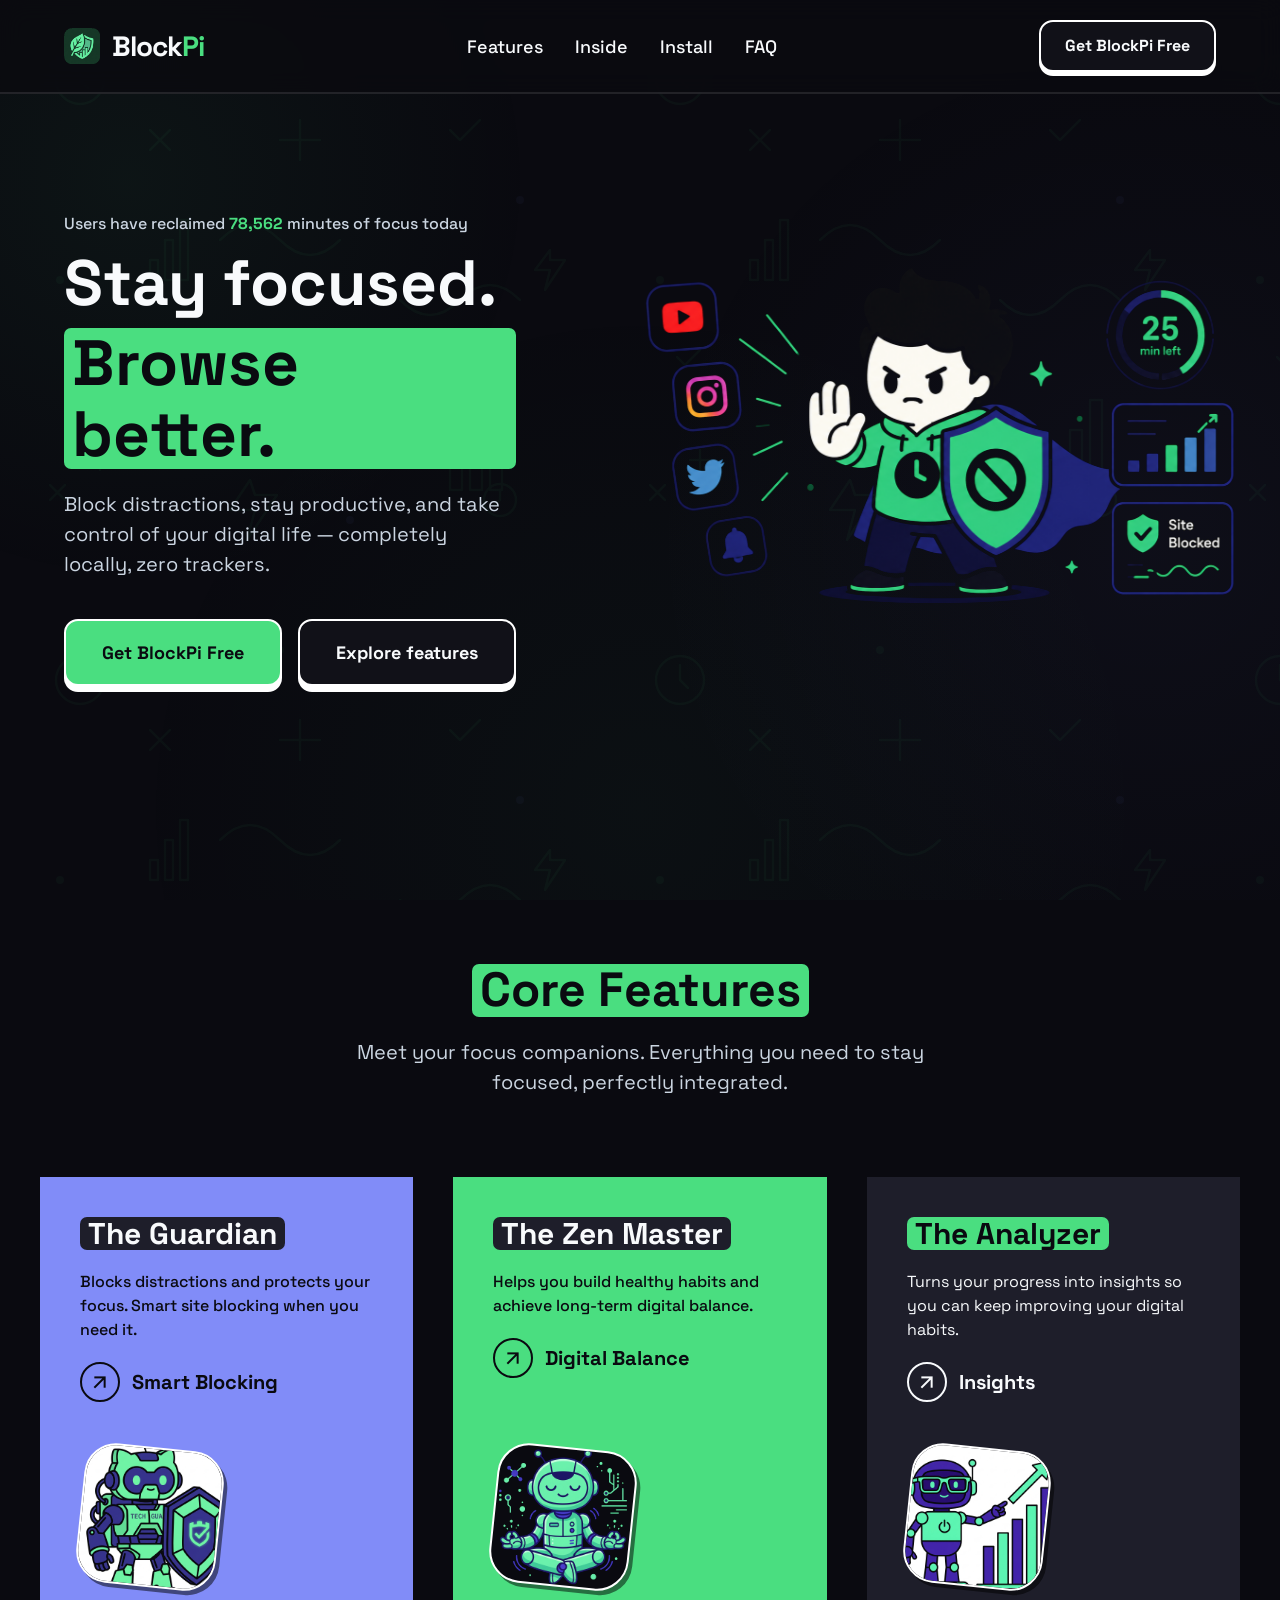
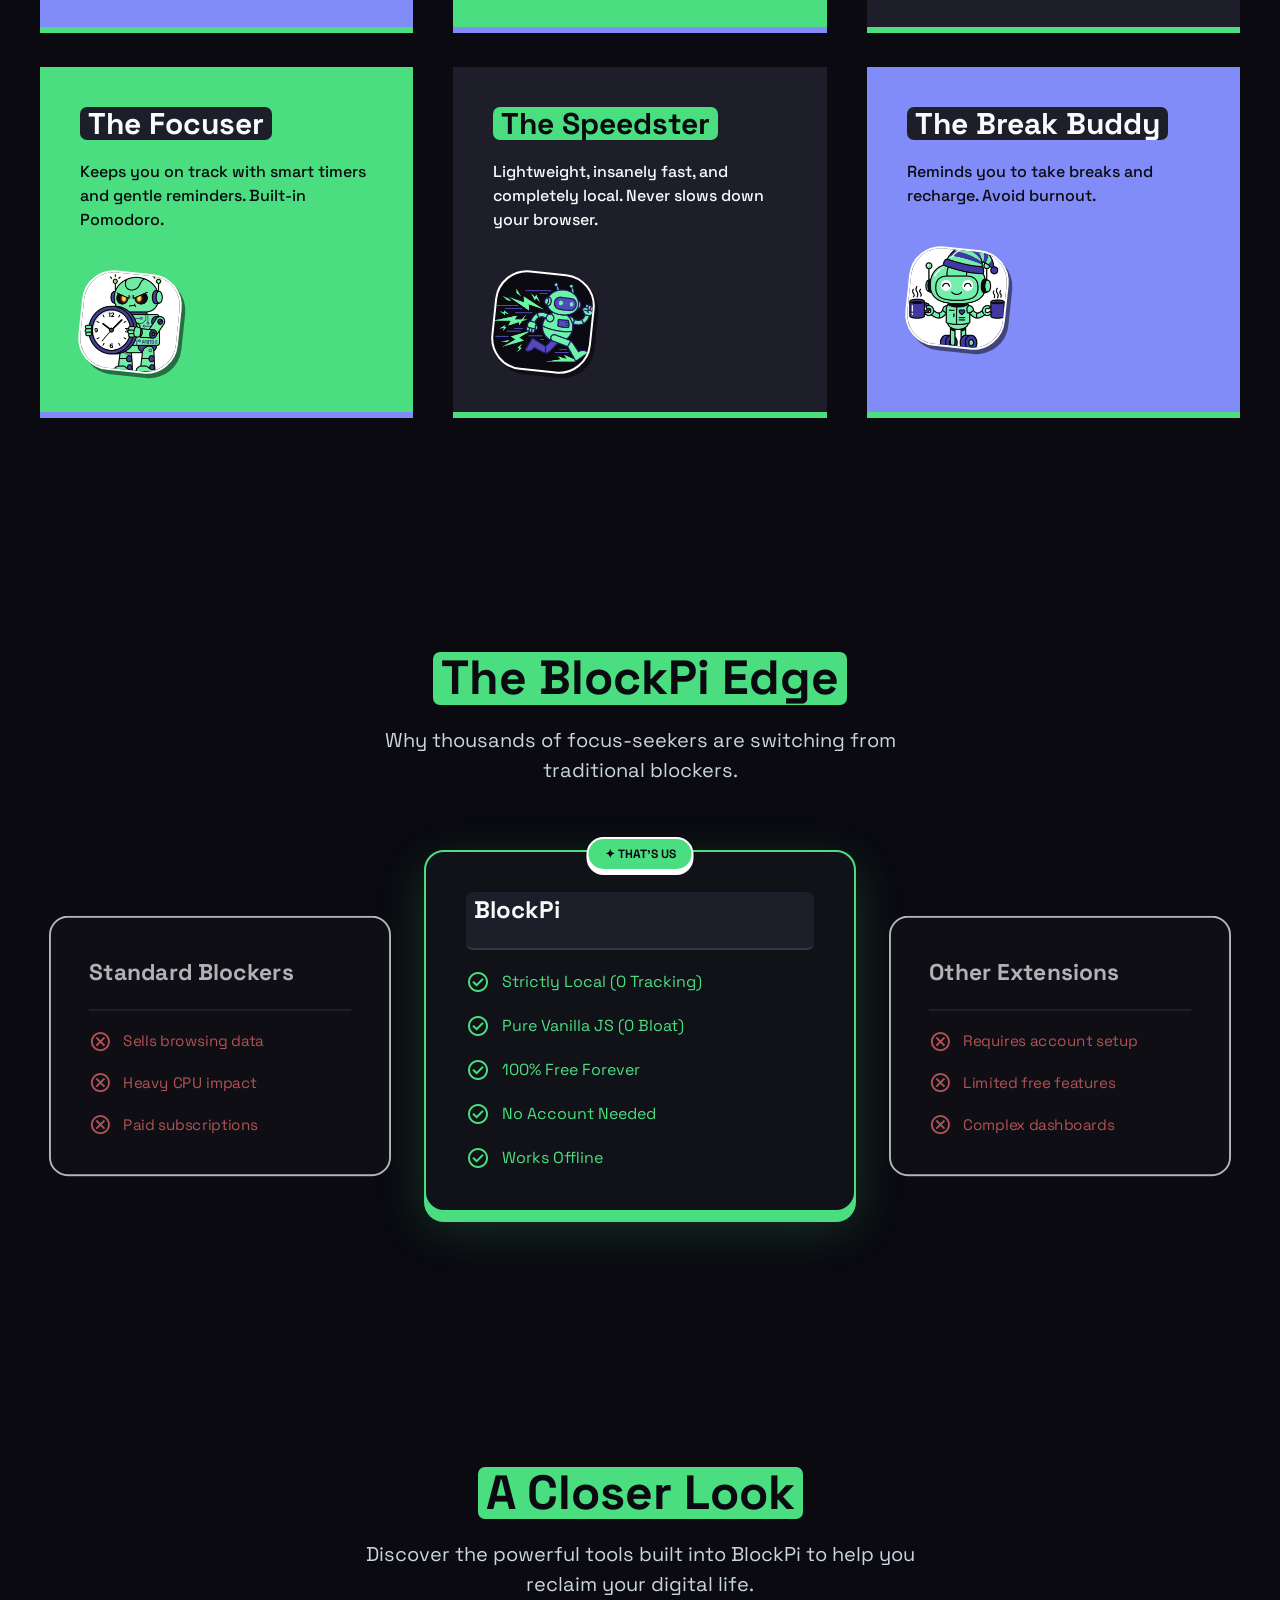
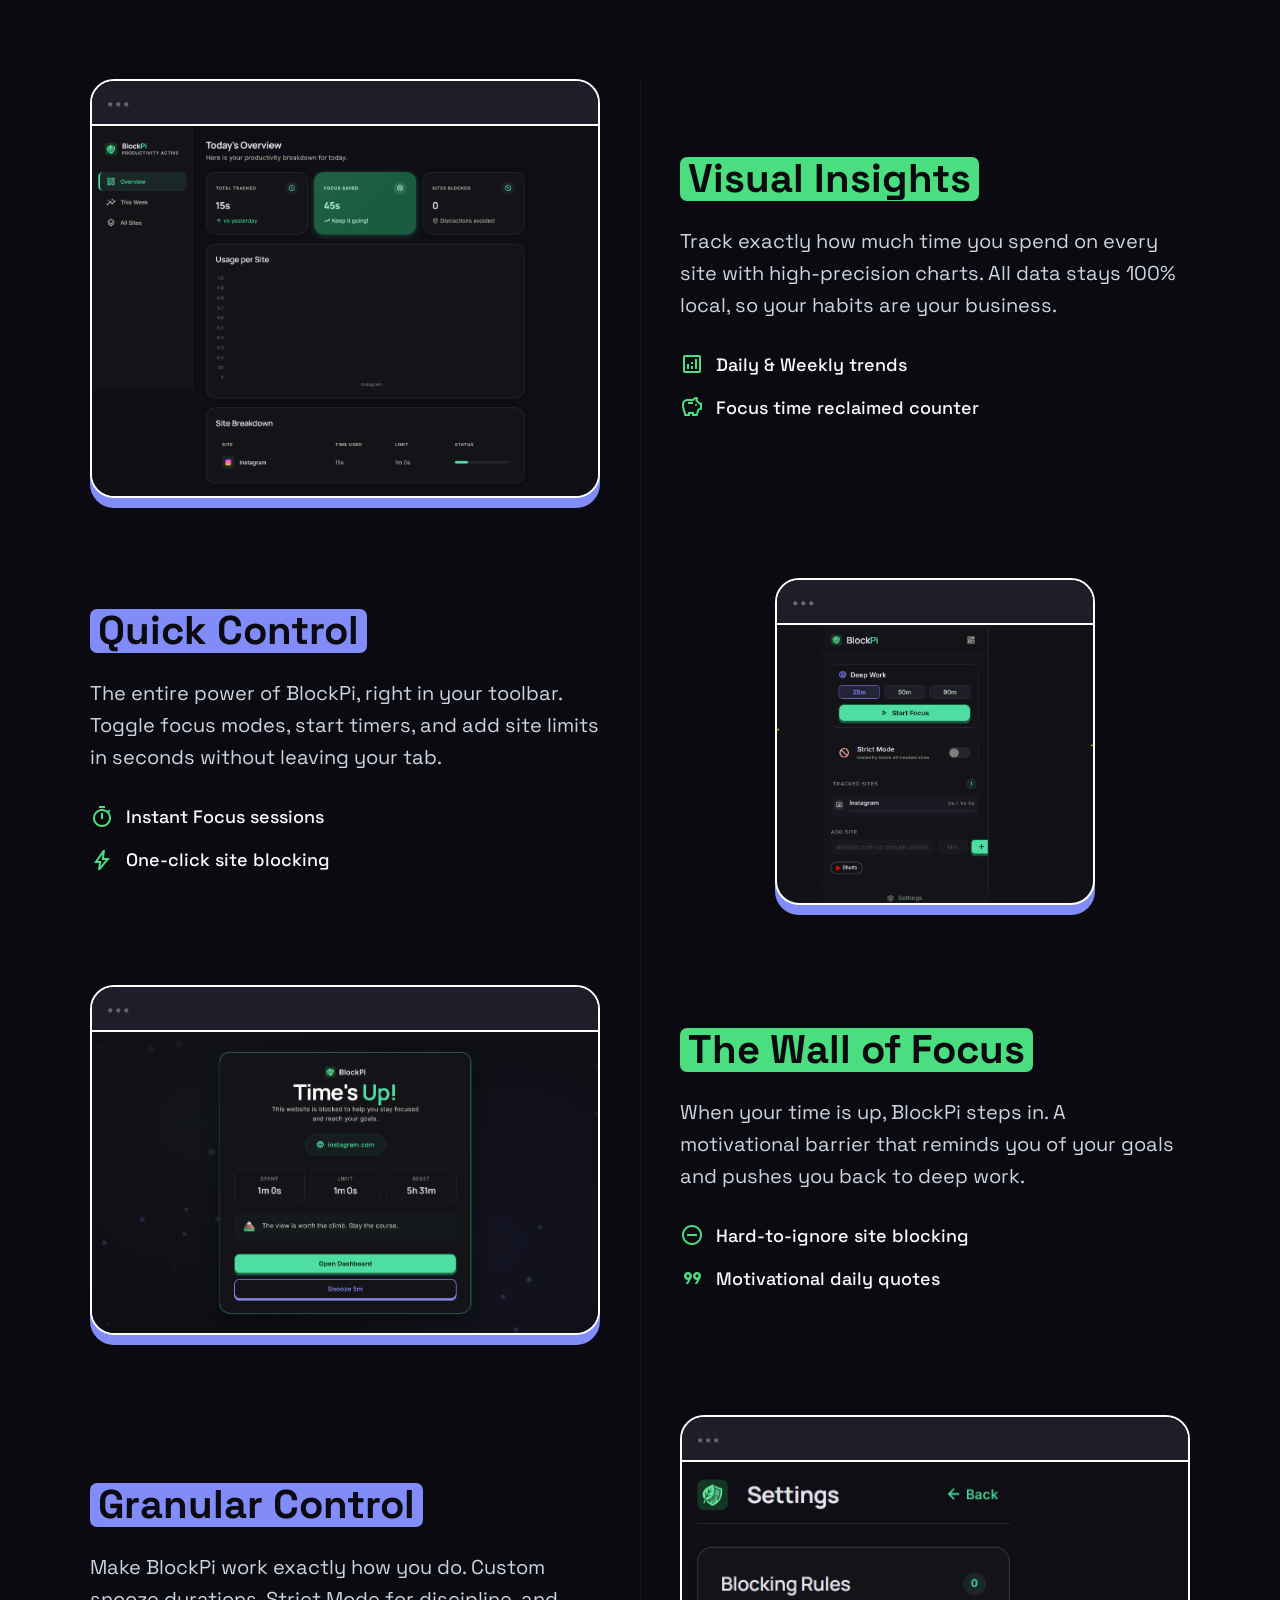
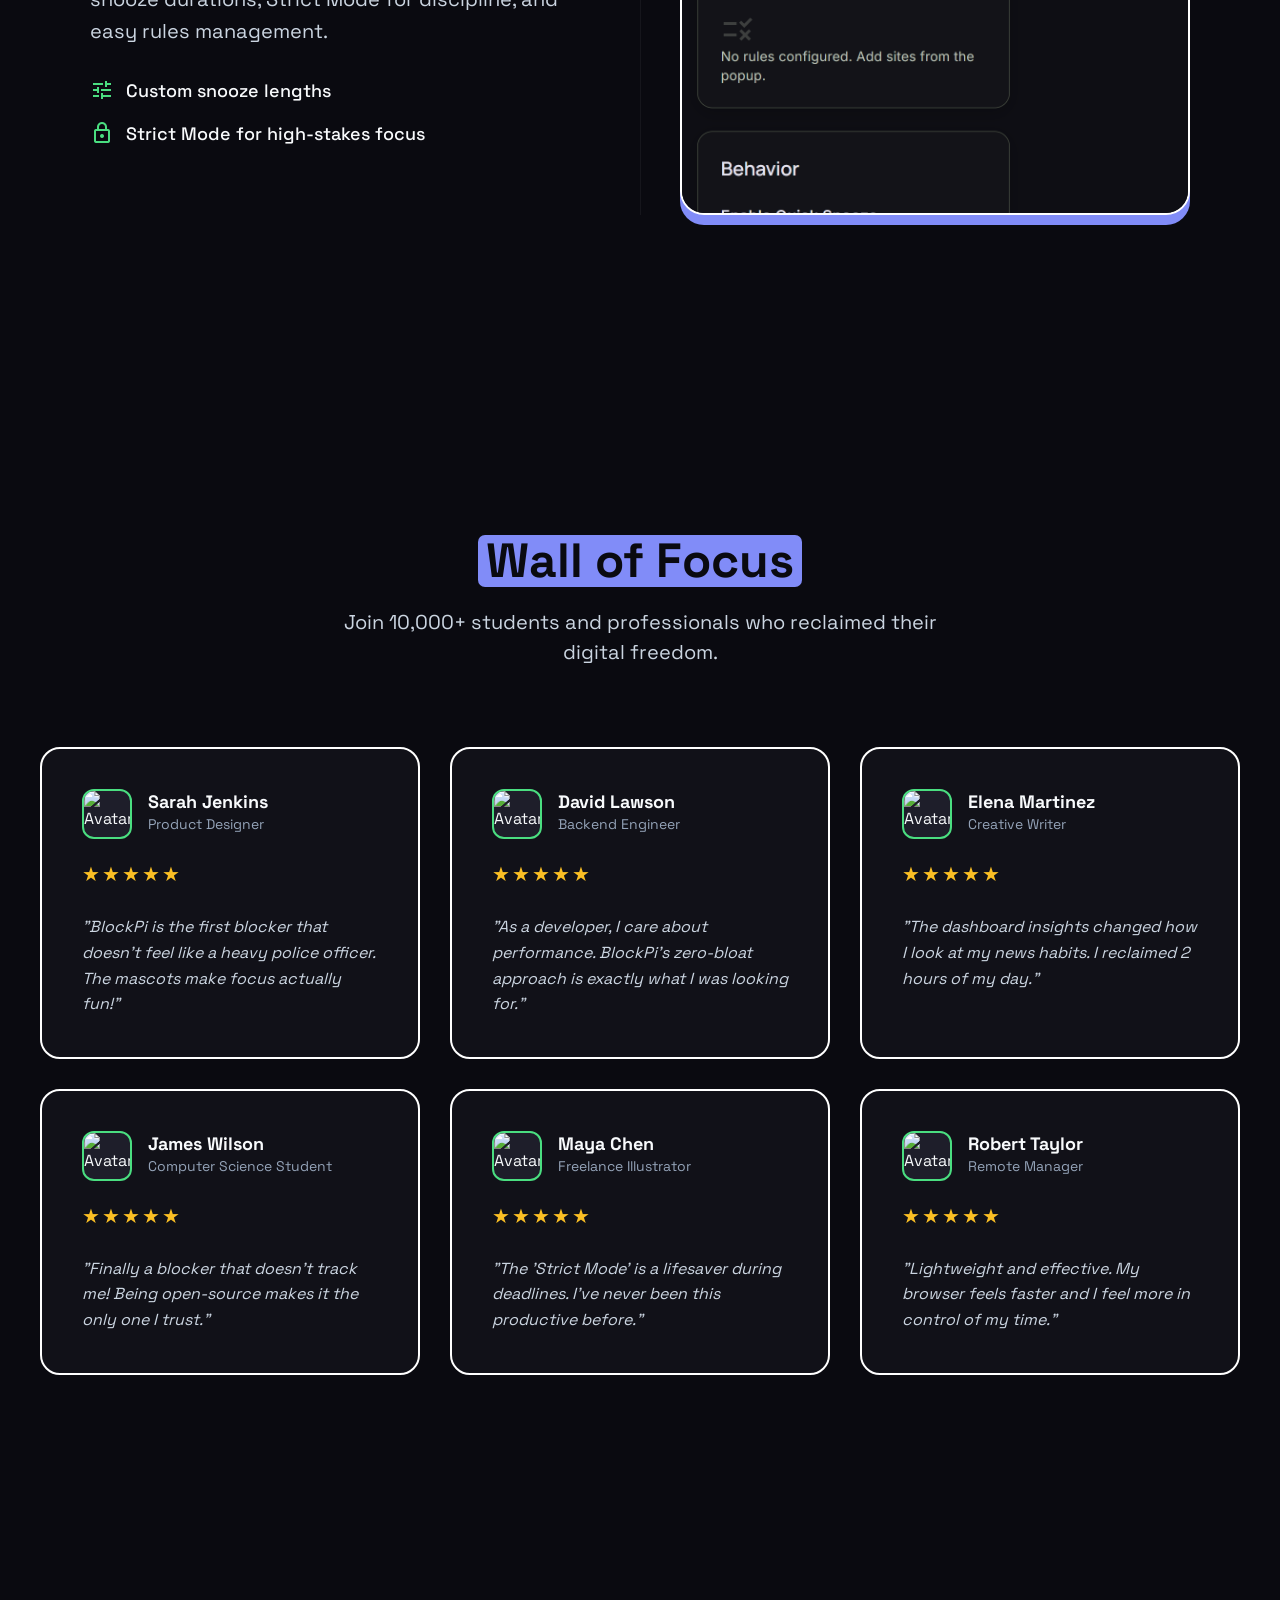
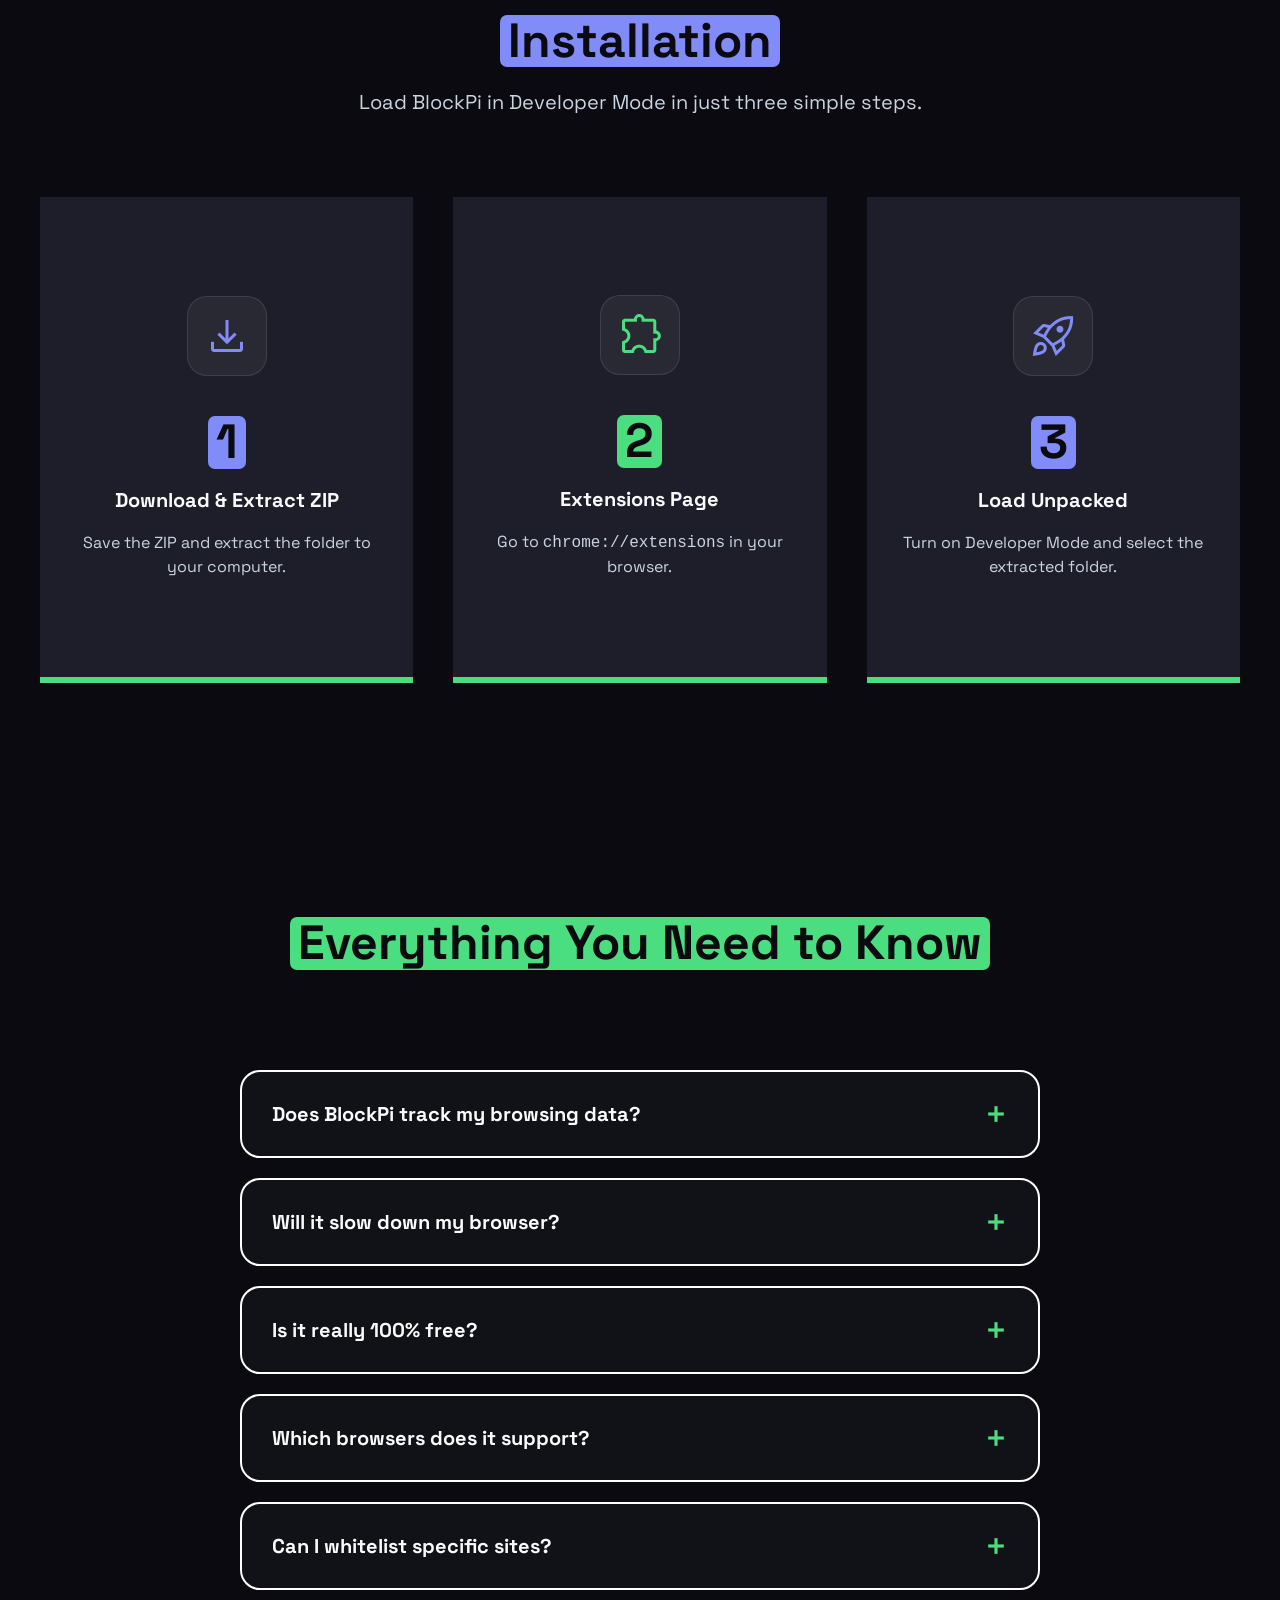
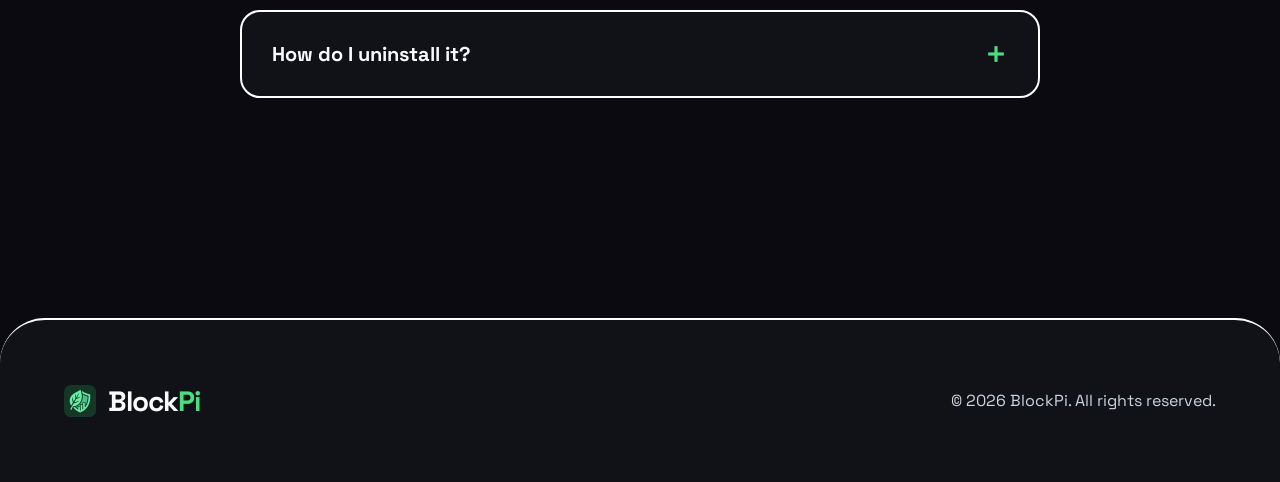
==== index.html @ a6c29139 "fix: update download links for BlockPi to point to GitHub releases" ====
<!DOCTYPE html>
<html lang="en">

<head>
  <meta charset="UTF-8" />
  <meta name="viewport" content="width=device-width, initial-scale=1.0" />
  <title>BlockPi — Stay focused. Browse better.</title>
  <link rel="icon" type="image/png" href="assets/images/icon128.png" />
  <link rel="stylesheet" href="style.css" />
  <!-- Google Material Symbols -->
  <link rel="stylesheet"
    href="https://fonts.googleapis.com/css2?family=Material+Symbols+Outlined:opsz,wght,FILL,GRAD@20..48,100..700,0..1,-50..200" />
</head>

<body>

  <!-- Navigation -->
  <nav class="navbar">
    <div class="nav-content container">
      <div class="logo-group">
        <img src="assets/images/icon128.png" width="36" height="36" alt="BlockPi Logo" />
        <span class="logo-text">Block<span style="color: var(--primary);">Pi</span></span>
      </div>
      <div class="nav-links">
        <a href="#features">Features</a>
        <a href="#showcase">Inside</a>
        <a href="#install">Install</a>
        <a href="#faq">FAQ</a>
      </div>
      <a href="https://github.com/ayush3739/BlockPi/releases/download/v1.0.0/BlockPi.zip" class="neo-btn-outline neo-btn-nav">Get BlockPi Free</a>
    </div>
  </nav>

  <!-- Hero Section -->
  <section class="hero container">
    <div class="hero-left">
      <div class="live-stats" id="stats-counter-container">
        Users have reclaimed <span class="stats-number" id="stats-counter">0</span> minutes of focus today
      </div>
      <h1>
        Stay focused.<br>
        <span class="highlight">Browse better.</span>
      </h1>

      <p>
        Block distractions, stay productive, and take control of your digital life — completely locally, zero trackers.
      </p>

      <div class="actions">
        <a href="https://github.com/ayush3739/BlockPi/releases/download/v1.0.0/BlockPi.zip" class="neo-btn">Get BlockPi Free</a>
        <a href="#features" class="neo-btn-outline">Explore features</a>
      </div>
    </div>

    <div class="hero-right">
      <div class="visual" aria-hidden="true">
        <div class="glow"></div>
        <img src="assets/images/final_mascot.png" alt="Mascot blocking distractions" class="mascot" />
      </div>
    </div>
  </section>

  <!-- Features Section -->
  <section id="features" class="section container">
    <div class="section-header">
      <h2 class="section-title highlight">Core Features</h2>
      <p class="section-desc">Meet your focus companions. Everything you need to stay focused, perfectly integrated.</p>
    </div>

    <!-- Tier 1: Primary Features -->
    <div class="features-grid">
      <!-- 1. Smart Site Blocking (The Guardian) -->
      <div class="neo-card f-card accent">
        <div class="f-card-content">
          <h3 class="highlight-dark">The Guardian</h3>
          <p style="margin-bottom: 20px; font-weight: 500;">Blocks distractions and protects your focus. Smart site
            blocking when you need it.</p>
          <a href="#showcase">
            <div class="f-icon-circle"><span class="material-symbols-outlined">arrow_forward</span></div>
            Smart Blocking
          </a>
        </div>
        <div class="f-card-image">
          <img src="assets/images/m_guardian.png" alt="The Guardian" class="feature-mascot-img" />
        </div>
      </div>

      <!-- 2. Digital Balance (The Zen Master) -->
      <div class="neo-card f-card primary">
        <div class="f-card-content">
          <h3 class="highlight-dark">The Zen Master</h3>
          <p style="margin-bottom: 20px; font-weight: 500;">Helps you build healthy habits and achieve long-term digital
            balance.</p>
          <a href="#showcase">
            <div class="f-icon-circle"><span class="material-symbols-outlined">arrow_forward</span></div>
            Digital Balance
          </a>
        </div>
        <div class="f-card-image">
          <img src="assets/images/m_zen.png" alt="The Zen Master" class="feature-mascot-img" />
        </div>
      </div>

      <!-- 3. Productivity Insights (The Analyzer) -->
      <div class="neo-card f-card dark">
        <div class="f-card-content">
          <h3 class="highlight">The Analyzer</h3>
          <p style="margin-bottom: 20px;">Turns your progress into insights so you can keep improving your digital
            habits.</p>
          <a href="#showcase">
            <div class="f-icon-circle"><span class="material-symbols-outlined">arrow_forward</span></div>
            Insights
          </a>
        </div>
        <div class="f-card-image">
          <img src="assets/images/m_analyzer.png" alt="The Analyzer" class="feature-mascot-img" />
        </div>
      </div>
    </div>

    <!-- Tier 2: Supporting Features -->
    <div class="features-secondary">
      <!-- 4. Deep Focus Timer (The Focuser) -->
      <div class="neo-card f-card small primary">
        <div class="f-card-content">
          <h3 class="highlight-dark">The Focuser</h3>
          <p style="margin-bottom: 20px; font-weight: 500;">Keeps you on track with smart timers and gentle reminders.
            Built-in Pomodoro.</p>
        </div>
        <div class="f-card-image" style="width: 100px; height: 100px;">
          <img src="assets/images/m_focuser.png" alt="The Focuser" class="feature-mascot-img" />
        </div>
      </div>

      <!-- 5. Lightweight & Fast (The Speedster) -->
      <div class="neo-card f-card small dark">
        <div class="f-card-content">
          <h3 class="highlight">The Speedster</h3>
          <p style="margin-bottom: 20px; font-weight: 500;">Lightweight, insanely fast, and completely local. Never
            slows down your browser.</p>
        </div>
        <div class="f-card-image" style="width: 100px; height: 100px;">
          <img src="assets/images/m_speedster.png" alt="The Speedster" class="feature-mascot-img" />
        </div>
      </div>

      <!-- 6. Break Reminders (The Break Buddy) -->
      <div class="neo-card f-card small accent">
        <div class="f-card-content">
          <h3 class="highlight-dark">The Break Buddy</h3>
          <p style="margin-bottom: 20px; font-weight: 500;">Reminds you to take breaks and recharge. Avoid burnout.</p>
        </div>
        <div class="f-card-image" style="width: 100px; height: 100px;">
          <img src="assets/images/m_break.png" alt="The Break Buddy" class="feature-mascot-img" />
        </div>
      </div>
    </div>
  </section>

  <!-- BlockPi Edge -->
  <section class="section container">
    <div class="section-header">
      <h2 class="section-title highlight">The BlockPi Edge</h2>
      <p class="section-desc">Why thousands of focus-seekers are switching from traditional blockers.</p>
    </div>

    <div class="comparison-grid">
      <!-- Standard Blockers -->
      <div class="neo-card comp-card competitor-card dark">
        <div class="comp-header">Standard Blockers</div>
        <div class="comp-feature cross">
          <span class="material-symbols-outlined">cancel</span>
          Sells browsing data
        </div>
        <div class="comp-feature cross">
          <span class="material-symbols-outlined">cancel</span>
          Heavy CPU impact
        </div>
        <div class="comp-feature cross">
          <span class="material-symbols-outlined">cancel</span>
          Paid subscriptions
        </div>
      </div>

      <!-- BlockPi -->
      <div class="neo-card comp-card highlight-card primary">
        <div class="comp-badge">✦ THAT'S US</div>
        <div class="comp-header highlight-dark">BlockPi</div>
        <div class="comp-feature check">
          <span class="material-symbols-outlined">check_circle</span>
          Strictly Local (0 Tracking)
        </div>
        <div class="comp-feature check">
          <span class="material-symbols-outlined">check_circle</span>
          Pure Vanilla JS (0 Bloat)
        </div>
        <div class="comp-feature check">
          <span class="material-symbols-outlined">check_circle</span>
          100% Free Forever
        </div>
        <div class="comp-feature check">
          <span class="material-symbols-outlined">check_circle</span>
          No Account Needed
        </div>
        <div class="comp-feature check">
          <span class="material-symbols-outlined">check_circle</span>
          Works Offline
        </div>
      </div>

      <!-- Other Extensions -->
      <div class="neo-card comp-card competitor-card dark">
        <div class="comp-header">Other Extensions</div>
        <div class="comp-feature cross">
          <span class="material-symbols-outlined">cancel</span>
          Requires account setup
        </div>
        <div class="comp-feature cross">
          <span class="material-symbols-outlined">cancel</span>
          Limited free features
        </div>
        <div class="comp-feature cross">
          <span class="material-symbols-outlined">cancel</span>
          Complex dashboards
        </div>
      </div>
    </div>
  </section>

  <!-- Feature Story Section -->
  <section id="showcase" class="section container">
    <div class="section-header">
      <h2 class="section-title highlight">A Closer Look</h2>
      <p class="section-desc">Discover the powerful tools built into BlockPi to help you reclaim your digital life.</p>
    </div>

    <div class="features-story-wrapper">
      <!-- Feature 1 -->
      <div class="feature-story">
        <div class="story-image">
          <div class="neo-card screenshot-card"><img src="assets/images/dashboard.png" alt="Dashboard"></div>
        </div>
        <div class="story-content">
          <h3 class="highlight">Visual Insights</h3>
          <p>Track exactly how much time you spend on every site with high-precision charts. All data stays 100% local,
            so your habits are your business.</p>
          <ul class="story-list">
            <li><span class="material-symbols-outlined">analytics</span> Daily & Weekly trends</li>
            <li><span class="material-symbols-outlined">savings</span> Focus time reclaimed counter</li>
          </ul>
        </div>
      </div>

      <!-- Feature 2 -->
      <div class="feature-story reverse">
        <div class="story-image">
          <div class="neo-card screenshot-card" style="max-width: 320px; margin: 0 auto;"><img
              src="assets/images/Popup.png" alt="Popup"></div>
        </div>
        <div class="story-content">
          <h3 class="highlight-accent">Quick Control</h3>
          <p>The entire power of BlockPi, right in your toolbar. Toggle focus modes, start timers, and add site limits
            in seconds without leaving your tab.</p>
          <ul class="story-list">
            <li><span class="material-symbols-outlined">timer</span> Instant Focus sessions</li>
            <li><span class="material-symbols-outlined">bolt</span> One-click site blocking</li>
          </ul>
        </div>
      </div>

      <!-- Feature 3 -->
      <div class="feature-story">
        <div class="story-image">
          <div class="neo-card screenshot-card"><img src="assets/images/blocked.png" alt="Blocked"></div>
        </div>
        <div class="story-content">
          <h3 class="highlight">The Wall of Focus</h3>
          <p>When your time is up, BlockPi steps in. A motivational barrier that reminds you of your goals and pushes
            you back to deep work.</p>
          <ul class="story-list">
            <li><span class="material-symbols-outlined">do_not_disturb_on</span> Hard-to-ignore site blocking</li>
            <li><span class="material-symbols-outlined">format_quote</span> Motivational daily quotes</li>
          </ul>
        </div>
      </div>

      <!-- Feature 4 -->
      <div class="feature-story reverse">
        <div class="story-image">
          <div class="neo-card screenshot-card settings-card"><img src="assets/images/options.png" alt="Settings"></div>
        </div>
        <div class="story-content">
          <h3 class="highlight-accent">Granular Control</h3>
          <p>Make BlockPi work exactly how you do. Custom snooze durations, Strict Mode for discipline, and easy rules
            management.</p>
          <ul class="story-list">
            <li><span class="material-symbols-outlined">tune</span> Custom snooze lengths</li>
            <li><span class="material-symbols-outlined">lock</span> Strict Mode for high-stakes focus</li>
          </ul>
        </div>
      </div>
    </div>
  </section>

  <!-- Wall of Focus -->
  <section class="section container">
    <div class="section-header">
      <h2 class="section-title highlight-accent">Wall of Focus</h2>
      <p class="section-desc">Join 10,000+ students and professionals who reclaimed their digital freedom.</p>
    </div>

    <div class="testimonials-grid-expanded">
      <!-- Testimonial 1 -->
      <div class="neo-card testimonial-card dark">
        <div class="user-info">
          <div class="user-avatar"><img src="https://api.dicebear.com/7.x/lorelei/svg?seed=Sarah" alt="Avatar"></div>
          <div class="user-details">
            <h4>Sarah Jenkins</h4>
            <span>Product Designer</span>
          </div>
        </div>
        <div class="star-rating">★★★★★</div>
        <p class="testimonial-text">"BlockPi is the first blocker that doesn't feel like a heavy police officer. The
          mascots make focus actually fun!"</p>
      </div>

      <!-- Testimonial 2 -->
      <div class="neo-card testimonial-card dark">
        <div class="user-info">
          <div class="user-avatar"><img src="https://api.dicebear.com/7.x/lorelei/svg?seed=David" alt="Avatar"></div>
          <div class="user-details">
            <h4>David Lawson</h4>
            <span>Backend Engineer</span>
          </div>
        </div>
        <div class="star-rating">★★★★★</div>
        <p class="testimonial-text">"As a developer, I care about performance. BlockPi's zero-bloat approach is exactly
          what I was looking for."</p>
      </div>

      <!-- Testimonial 3 -->
      <div class="neo-card testimonial-card dark">
        <div class="user-info">
          <div class="user-avatar"><img src="https://api.dicebear.com/7.x/lorelei/svg?seed=Elena" alt="Avatar"></div>
          <div class="user-details">
            <h4>Elena Martinez</h4>
            <span>Creative Writer</span>
          </div>
        </div>
        <div class="star-rating">★★★★★</div>
        <p class="testimonial-text">"The dashboard insights changed how I look at my news habits. I reclaimed 2 hours of
          my day."</p>
      </div>

      <!-- Testimonial 4 -->
      <div class="neo-card testimonial-card dark">
        <div class="user-info">
          <div class="user-avatar"><img src="https://api.dicebear.com/7.x/lorelei/svg?seed=James" alt="Avatar"></div>
          <div class="user-details">
            <h4>James Wilson</h4>
            <span>Computer Science Student</span>
          </div>
        </div>
        <div class="star-rating">★★★★★</div>
        <p class="testimonial-text">"Finally a blocker that doesn't track me! Being open-source makes it the only one I
          trust."</p>
      </div>

      <!-- Testimonial 5 -->
      <div class="neo-card testimonial-card dark">
        <div class="user-info">
          <div class="user-avatar"><img src="https://api.dicebear.com/7.x/lorelei/svg?seed=Maya" alt="Avatar"></div>
          <div class="user-details">
            <h4>Maya Chen</h4>
            <span>Freelance Illustrator</span>
          </div>
        </div>
        <div class="star-rating">★★★★★</div>
        <p class="testimonial-text">"The 'Strict Mode' is a lifesaver during deadlines. I've never been this productive
          before."</p>
      </div>

      <!-- Testimonial 6 -->
      <div class="neo-card testimonial-card dark">
        <div class="user-info">
          <div class="user-avatar"><img src="https://api.dicebear.com/7.x/lorelei/svg?seed=Robert" alt="Avatar"></div>
          <div class="user-details">
            <h4>Robert Taylor</h4>
            <span>Remote Manager</span>
          </div>
        </div>
        <div class="star-rating">★★★★★</div>
        <p class="testimonial-text">"Lightweight and effective. My browser feels faster and I feel more in control of my
          time."</p>
      </div>
    </div>
  </section>

  <!-- Installation Steps -->
  <section id="install" class="section container">
    <div class="section-header">
      <h2 class="section-title highlight-accent">Installation</h2>
      <p class="section-desc">Load BlockPi in Developer Mode in just three simple steps.</p>
    </div>

    <div class="install-grid">
      <div class="neo-card f-card dark step">
        <div class="step-icon-box accent">
          <span class="material-symbols-outlined">download</span>
        </div>
        <h3 class="highlight-accent">1</h3>
        <h4>Download & Extract ZIP</h4>
        <p>Save the ZIP and extract the folder to your computer.</p>
      </div>

      <div class="neo-card f-card dark step">
        <div class="step-icon-box primary">
          <span class="material-symbols-outlined">extension</span>
        </div>
        <h3 class="highlight">2</h3>
        <h4>Extensions Page</h4>
        <p>Go to <code>chrome://extensions</code> in your browser.</p>
      </div>

      <div class="neo-card f-card dark step">
        <div class="step-icon-box accent">
          <span class="material-symbols-outlined">rocket_launch</span>
        </div>
        <h3 class="highlight-accent">3</h3>
        <h4>Load Unpacked</h4>
        <p>Turn on Developer Mode and select the extracted folder.</p>
      </div>
    </div>
  </section>

  <!-- FAQ Section -->
  <section id="faq" class="section container">
    <div class="section-header" style="justify-content: center; text-align: center;">
      <h2 class="section-title highlight">Everything You Need to Know</h2>
    </div>

    <div class="faq-container">
      <details class="faq-item">
        <summary>Does BlockPi track my browsing data?</summary>
        <div class="faq-content">
          Absolutely not. BlockPi is built on a privacy-first philosophy. All your browsing habits, timers, and rules
          are stored strictly on your local machine using <code>chrome.storage.local</code>. We have zero servers and
          zero interest in your data.
        </div>
      </details>

      <details class="faq-item">
        <summary>Will it slow down my browser?</summary>
        <div class="faq-content">
          No. Unlike many extensions that use heavy frameworks like React or Vue, BlockPi is written in pure Vanilla
          JavaScript. It has a zero-dependency architecture and its background service worker sleeps when you're not
          browsing tracked sites, ensuring near-zero CPU impact.
        </div>
      </details>

      <details class="faq-item">
        <summary>Is it really 100% free?</summary>
        <div class="faq-content">
          Yes. BlockPi is an open-source project created to help people reclaim their focus. There are no "Pro"
          versions, no hidden subscriptions, and no paid features. Everything you see is free to use forever.
        </div>
      </details>

      <details class="faq-item">
        <summary>Which browsers does it support?</summary>
        <div class="faq-content">
          BlockPi is built on the Manifest V3 standard, making it compatible with Google Chrome, Brave, Microsoft Edge,
          Opera, and most other Chromium-based browsers.
        </div>
      </details>

      <details class="faq-item">
        <summary>Can I whitelist specific sites?</summary>
        <div class="faq-content">
          Yes! You can manage your "Tracked Sites" list easily from the popup. If a site isn't on your list, BlockPi
          won't track it or block it, giving you complete control over your focus sessions.
        </div>
      </details>

      <details class="faq-item">
        <summary>How do I uninstall it?</summary>
        <div class="faq-content">
          Just like any other extension! Right-click the BlockPi icon in your toolbar and select "Remove from Chrome,"
          or go to <code>chrome://extensions</code> and click "Remove" on the BlockPi card.
        </div>
      </details>
    </div>
  </section>

  <!-- Footer -->
  <footer class="footer">
    <div class="container footer-content">
      <div class="logo-group">
        <img src="assets/images/icon128.png" width="32" height="32" alt="BlockPi Logo" />
        <span class="logo-text">Block<span style="color: var(--primary);">Pi</span></span>
      </div>
      <p style="color: #cbd5e1;">&copy; 2026 BlockPi. All rights reserved.</p>
    </div>
  </footer>

  <button class="back-to-top" id="backToTop" aria-label="Back to top">
    <span class="material-symbols-outlined">arrow_upward</span>
  </button>

  <div class="lightbox" id="lightbox">
    <img src="" alt="Full size screenshot">
  </div>

  <!-- GSAP (core) + ScrollTrigger -->
  <script src="https://cdn.jsdelivr.net/npm/gsap@3/dist/gsap.min.js"></script>
  <script src="https://cdn.jsdelivr.net/npm/gsap@3/dist/ScrollTrigger.min.js"></script>

  <script>
    // Navbar scroll effect
    const navbar = document.querySelector('.navbar');
    window.addEventListener('scroll', () => {
      if (window.scrollY > 50) {
        navbar.classList.add('scrolled');
      } else {
        navbar.classList.remove('scrolled');
      }
    });

    // Back to Top visibility
    const backToTop = document.getElementById('backToTop');
    window.addEventListener('scroll', () => {
      if (window.scrollY > 400) {
        backToTop.classList.add('visible');
      } else {
        backToTop.classList.remove('visible');
      }
    });

    backToTop.addEventListener('click', () => {
      window.scrollTo({ top: 0, behavior: 'smooth' });
    });

    // Lightbox Logic
    const lightbox = document.getElementById('lightbox');
    const lightboxImg = lightbox.querySelector('img');
    const screenshotCards = document.querySelectorAll('.screenshot-card');

    screenshotCards.forEach(card => {
      card.addEventListener('click', () => {
        const imgSrc = card.querySelector('img').src;
        lightboxImg.src = imgSrc;
        lightbox.classList.add('active');
        document.body.style.overflow = 'hidden';
      });
    });

    lightbox.addEventListener('click', () => {
      lightbox.classList.remove('active');
      document.body.style.overflow = '';
    });

    // Live Stats Counter Animation
    function animateCounter(id, start, end, duration) {
      let obj = document.getElementById(id);
      let range = end - start;
      let minTimer = 50;
      let stepTime = Math.abs(Math.floor(duration / range));
      stepTime = Math.max(stepTime, minTimer);
      let startTime = new Date().getTime();
      let endTime = startTime + duration;
      let timer;

      function run() {
        let now = new Date().getTime();
        let remaining = Math.max((endTime - now) / duration, 0);
        let value = Math.round(end - (remaining * range));
        obj.innerHTML = value.toLocaleString();
        if (value == end) {
          clearInterval(timer);
        }
      }

      timer = setInterval(run, stepTime);
      run();
    }

    setTimeout(() => {
      animateCounter('stats-counter', 0, 142580, 3000);
    }, 1000);

    // Respect user motion preferences
    const prefersReduced = (typeof window !== 'undefined') && window.matchMedia && window.matchMedia('(prefers-reduced-motion: reduce)').matches;

    if (!prefersReduced) {
      gsap.registerPlugin(ScrollTrigger);

      document.querySelectorAll('.icon, .mascot, .glow, .impact, .hero-right, .hero-left *').forEach(el => {
        try { el.style.animation = 'none'; } catch (e) { }
      });

      const tl = gsap.timeline({ defaults: { duration: 1, ease: 'power3.out' } });
      tl.from('.live-stats', { x: -20, opacity: 0, duration: 0.8 })
        .from('.hero-left h1', { y: 40, opacity: 0 }, '-=0.4')
        .from('.hero-left p', { y: 20, opacity: 0 }, '-=0.5')
        .from('.actions', { opacity: 0 }, '-=0.3')
        .from('.mascot', { scale: 0.9, opacity: 0 }, '-=0.6');

      gsap.utils.toArray('.neo-card').forEach(card => {
        gsap.from(card, {
          scrollTrigger: {
            trigger: card,
            start: 'top 85%',
            toggleActions: 'play none none reverse'
          },
          y: 50, opacity: 0, duration: 0.8, ease: 'power2.out'
        });
      });

      gsap.to('.glow', {
        y: 100, ease: 'none',
        scrollTrigger: { trigger: '.hero', start: 'top bottom', end: 'bottom top', scrub: true }
      });
    }
  </script>

</body>

</html>
---- style.css ----
/* Dark Neobrutalism Theme for BlockPi */
@import url('https://fonts.googleapis.com/css2?family=Space+Grotesk:wght@400;500;700&display=swap');

:root {
  --bg-main: #0a0a10;
  --bg-card: hsl(240, 19%, 8%);
  --bg-light: #1e1e2a;

  --text-main: #f8fafc;
  --text-dark: #0a0a10;

  --primary: #4ade80;
  /* Mint Green */
  --accent: #818cf8;
  /* Indigo */
  --amber: #f59e0b;

  --border-color: #ffffff;
  --border-width: 2px;
  /* Spacing System */
  --space-lg: 120px;
  --space-md: 80px;
  --space-sm: 40px;
  --space-xs: 20px;

  --shadow-color: #4ade80;
  --shadow: 0px 6px 0px 0px var(--shadow-color);
  --shadow-accent: 0px 6px 0px 0px var(--accent);
}

* {
  box-sizing: border-box;
  margin: 0;
  padding: 0;
}

body {
  background-color: var(--bg-main);
  color: var(--text-main);
  font-family: 'Space Grotesk', sans-serif;
  line-height: 1.5;
  overflow-x: hidden;
  position: relative;
}

/* Background Productivity Doodles & Glows */
body::before {
  content: "";
  position: fixed;
  top: 0;
  left: 0;
  width: 100vw;
  height: 100vh;
  z-index: -1;
  opacity: 0.04;
  background-image: url("data:image/svg+xml,%3Csvg xmlns='http://www.w3.org/2000/svg' width='600' height='600' viewBox='0 0 600 600' fill='none' stroke='%234ade80' stroke-width='2.5' stroke-linecap='round' stroke-linejoin='round'%3E%3C!-- Clocks --%3E%3Ccircle cx='80' cy='80' r='24'/%3E%3Cpath d='M80 65v15l8 8'/%3E%3Ccircle cx='500' cy='500' r='16'/%3E%3Cpath d='M500 490v10l-5 5'/%3E%3C!-- Checkmarks --%3E%3Cpath d='M480 120l-20 20-10-10'/%3E%3Cpath d='M100 350l-15 15-8-8'/%3E%3C!-- Lightning Bolts --%3E%3Cpath d='M250 480l-20 30h25l-8 30 30-45h-22z'/%3E%3Cpath d='M550 250l-15 20h15l-5 20 20-30h-15z'/%3E%3C!-- Bar Charts --%3E%3Crect x='450' y='460' width='12' height='30'/%3E%3Crect x='470' y='430' width='12' height='60'/%3E%3Crect x='490' y='400' width='12' height='90'/%3E%3Crect x='150' y='260' width='8' height='20'/%3E%3Crect x='165' y='240' width='8' height='40'/%3E%3Crect x='180' y='220' width='8' height='60'/%3E%3C!-- Plus Signs --%3E%3Cpath d='M300 120v40M280 140h40'/%3E%3Cpath d='M100 450v20M90 460h20'/%3E%3C!-- Swooshes --%3E%3Cpath d='M220 240 Q250 210 280 240 T340 240'/%3E%3Cpath d='M400 300 Q430 330 460 300 T520 300'/%3E%3C!-- Crosses --%3E%3Cpath d='M150 150l20-20M170 150l-20-20'/%3E%3Cpath d='M50 500l15-15M65 500l-15-15'/%3E%3Cpath d='M350 400l12-12M362 400l-12-12'/%3E%3C!-- Dots --%3E%3Ccircle cx='520' cy='200' r='4' fill='%23818cf8' stroke='none'/%3E%3Ccircle cx='60' cy='280' r='4' fill='%234ade80' stroke='none'/%3E%3Ccircle cx='350' cy='520' r='4' fill='%23818cf8' stroke='none'/%3E%3Ccircle cx='280' cy='50' r='4' fill='%234ade80' stroke='none'/%3E%3C/svg%3E");
  background-size: 600px 600px;
  pointer-events: none;
}

body::after {
  content: "";
  position: fixed;
  top: 0;
  left: 0;
  width: 100vw;
  height: 100vh;
  z-index: -2;
  background:
    radial-gradient(circle at 10% 20%, rgba(74, 222, 128, 0.05), transparent 30%),
    radial-gradient(circle at 90% 60%, rgba(129, 140, 248, 0.04), transparent 40%),
    radial-gradient(circle at 50% 90%, rgba(74, 222, 128, 0.03), transparent 50%);
  pointer-events: none;
}

/* Layout */
.container {
  max-width: 1200px;
  margin: 0 auto;
  padding: 0 24px;
}

.section {
  padding: var(--space-lg) 0;
}

/* Typography */
h1,
h2,
h3,
h4 {
  color: var(--text-main);
  font-weight: 700;
  line-height: 1.1;
}

.highlight {
  background: var(--primary);
  color: var(--text-dark);
  border-radius: 7px;
  padding: 0 8px;
  display: inline-block;
}

.highlight-accent {
  background: var(--accent);
  color: var(--text-dark);
  border-radius: 7px;
  padding: 0 8px;
  display: inline-block;
}

.highlight-dark {
  background: var(--bg-light);
  color: var(--text-main);
  border-radius: 7px;
  padding: 0 8px;
  display: inline-block;
}

/* Navigation */
.navbar {
  padding: 20px 0;
  background: rgba(10, 10, 16, 0.8);
  backdrop-filter: blur(12px);
  -webkit-backdrop-filter: blur(12px);
  border-bottom: var(--border-width) solid rgba(255, 255, 255, 0.1);
  position: sticky;
  top: 0;
  z-index: 1000;
  transition: padding 0.3s ease;
}

.navbar.scrolled {
  padding: 12px 0;
  background: rgba(10, 10, 16, 0.95);
  border-bottom-color: var(--primary);
}

.nav-content {
  display: flex;
  justify-content: space-between;
  align-items: center;
}

.logo-group {
  display: flex;
  align-items: center;
  gap: 12px;
}

.logo-text {
  font-size: 28px;
  font-weight: 700;
  letter-spacing: -1px;
}

.nav-links {
  display: flex;
  gap: 32px;
  align-items: center;
}

.nav-links a {
  color: var(--text-main);
  text-decoration: none;
  font-size: 18px;
  font-weight: 500;
  transition: color 0.2s;
}

.nav-links a:hover {
  color: var(--primary);
}

/* Buttons (Neobrutalism) */
a {
  text-decoration: none;
}

.neo-btn {
  background: var(--primary);
  color: var(--text-dark);
  border: var(--border-width) solid var(--border-color);
  border-radius: 14px;
  font-weight: 700;
  font-size: 18px;
  display: inline-flex;
  align-items: center;
  gap: 8px;
  cursor: pointer;
  padding: 18px 36px;
  box-shadow: 0px 6px 0px 0px var(--border-color);
  transition: all 0.2s ease;
}

.neo-btn:hover {
  background: var(--accent);
  transform: translateY(2px);
  box-shadow: 0px 4px 0px 0px var(--border-color);
}

.neo-btn-outline {
  background: var(--bg-card);
  color: var(--text-main);
  border: var(--border-width) solid var(--border-color);
  border-radius: 14px;
  font-weight: 700;
  font-size: 18px;
  display: inline-flex;
  align-items: center;
  gap: 8px;
  cursor: pointer;
  padding: 18px 36px;
  box-shadow: 0px 6px 0px 0px var(--border-color);
  transition: all 0.2s ease;
}

.neo-btn-outline:hover {
  background: var(--bg-light);
  transform: translateY(2px);
  box-shadow: 0px 4px 0px 0px var(--border-color);
}

.neo-btn-nav {
  padding: 12px 24px;
  font-size: 16px;
  box-shadow: 0px 4px 0px 0px var(--border-color);
}

.neo-btn-nav:hover {
  box-shadow: 0px 2px 0px 0px var(--border-color);
}

/* Hero Section */
.hero {
  display: grid;
  grid-template-columns: 1.1fr 1fr;
  gap: var(--space-sm);
  align-items: center;
  padding: var(--space-md) 24px var(--space-lg);
}

.hero-left {
  max-width: 540px;
}

.hero-left h1 {
  font-size: 64px;
  margin-bottom: var(--space-xs);
  line-height: 1.1;
}

.hero-left h1 .highlight {
  margin-top: 10px;
}

.hero-left p {
  color: #cbd5e1;
  margin-bottom: var(--space-sm);
  font-size: 20px;
}

.actions {
  display: flex;
  gap: 16px;
  flex-wrap: nowrap;
}

.hero-right {
  display: flex;
  justify-content: flex-end;
  align-items: center;
}

.visual {
  position: relative;
  width: 100%;
  height: 550px;
  display: flex;
  align-items: center;
  justify-content: flex-end;
}

.mascot {
  position: relative;
  z-index: 3;
  width: 660px;
  /* Reduced to fit buttons on one line */
  display: block;
  object-fit: contain;
  transform: translateX(12%) scale(1.1);
  /* Balanced scale */
  transform-origin: center right;
  mix-blend-mode: lighten;
  animation: mascotIdle 3.8s ease-in-out infinite;
}

@keyframes mascotIdle {

  0%,
  100% {
    transform: translateX(12%) translateY(0) scale(1.1);
  }

  50% {
    transform: translateX(12%) translateY(-10px) scale(1.1);
  }
}

/* Live Stats Widget */
.live-stats {
  font-size: 16px;
  color: #cbd5e1;
  margin-bottom: 12px;
  font-weight: 500;
}

.stats-number {
  color: var(--primary);
  font-weight: 700;
}

/* Section Headers */
.section-header {
  display: flex;
  flex-direction: column;
  align-items: center;
  text-align: center;
  margin-bottom: var(--space-md);
}

.section-title {
  font-size: 48px;
  margin-bottom: var(--space-xs);
}

.section-desc {
  max-width: 600px;
  font-size: 20px;
  color: #cbd5e1;
}

/* Feature Grid - Tiered Layout (2 Rows) */
.features-grid {
  display: grid;
  grid-template-columns: repeat(3, 1fr);
  gap: 40px;
}

.features-secondary {
  display: grid;
  grid-template-columns: repeat(3, 1fr);
  gap: 40px;
  margin-top: 40px;
}

.f-card {
  padding: 40px;
  display: flex;
  flex-direction: column;
  justify-content: space-between;
  min-height: 450px;
}

.f-card.small {
  min-height: 300px;
  padding: 40px;
  justify-content: flex-start;
}

.f-card.accent {
  background: var(--accent);
  color: var(--text-dark);
  box-shadow: 0px 6px 0px 0px var(--primary);
}

.f-card.primary {
  background: var(--primary);
  color: var(--text-dark);
  box-shadow: 0px 6px 0px 0px var(--accent);
}

.f-card.dark {
  background: var(--bg-light);
  color: var(--text-main);
  box-shadow: 0px 6px 0px 0px var(--primary);
}

.f-card-content h3 {
  font-size: 30px;
  margin-bottom: 20px;
}

.f-card-content a {
  display: inline-flex;
  align-items: center;
  gap: 12px;
  font-size: 20px;
  font-weight: 700;
  color: inherit;
}

.f-icon-circle {
  width: 40px;
  height: 40px;
  border-radius: 50%;
  display: flex;
  align-items: center;
  justify-content: center;
  transform: rotate(-45deg);
  border: 2px solid currentColor;
}

.f-card-image {
  width: 140px;
  height: 140px;
  border-radius: 32px;
  background: var(--bg-main);
  display: flex;
  align-items: center;
  justify-content: center;
  overflow: hidden;
  border: var(--border-width) solid var(--border-color);
  box-shadow: 4px 4px 0px 0px rgba(0, 0, 0, 0.5);
  flex-shrink: 0;
  transform: rotate(6deg);
  transition: transform 0.3s ease;
  margin-top: 20px;
}

.feature-mascot-img {
  width: 140%;
  height: 140%;
  object-fit: cover;
  mix-blend-mode: lighten;
  transform: rotate(-6deg);
  transition: transform 0.3s ease;
}

.f-card:hover .f-card-image,
.f-card:hover .feature-mascot-img {
  transform: rotate(0deg);
}

/* BlockPi Edge - Visual Domination */
.comparison-grid {
  display: grid;
  grid-template-columns: 1fr 1.2fr 1fr;
  gap: 24px;
  margin-top: 60px;
  align-items: center;
}

.competitor-card {
  opacity: 0.7;
  transform: scale(0.95);
  transition: all 0.3s ease;
}

.competitor-card:hover {
  opacity: 1;
  transform: scale(0.98);
}

.comp-badge {
  position: absolute;
  top: -15px;
  left: 50%;
  transform: translateX(-50%);
  background: var(--primary);
  color: var(--text-dark);
  padding: 6px 16px;
  border-radius: 20px;
  font-weight: 800;
  font-size: 12px;
  border: 2px solid var(--border-color);
  box-shadow: 0px 4px 0px 0px var(--border-color);
  z-index: 5;
}

.comp-card {
  padding: 40px;
  display: flex;
  flex-direction: column;
  gap: 20px;
  background: var(--bg-card);
  border: var(--border-width) solid var(--border-color);
  border-radius: 20px;
}

.comp-card.highlight-card {
  border-color: var(--primary);
  box-shadow: 0px 15px 50px rgba(74, 222, 128, 0.2), 0px 10px 0px 0px var(--primary);
  transform: translateY(-15px);
  z-index: 2;
  position: relative;
}

.comp-header {
  font-size: 24px;
  font-weight: 700;
  padding-bottom: 20px;
  border-bottom: var(--border-width) solid rgba(255, 255, 255, 0.1);
}

.comp-feature {
  display: flex;
  align-items: center;
  gap: 12px;
  font-size: 16px;
  color: #cbd5e1;
}

.comp-feature.check {
  color: var(--primary);
}

.comp-feature.cross {
  color: #f87171;
}

/* Feature Story (A Closer Look) - Optimized spacing and text */
.features-story-wrapper {
  position: relative;
  max-width: 1100px;
  margin: 0 auto;
}

.features-story-wrapper::before {
  content: "";
  position: absolute;
  left: 50%;
  top: 0;
  width: 1px;
  height: 100%;
  background: rgba(255, 255, 255, 0.05);
  z-index: -1;
}

.feature-story {
  display: flex;
  align-items: center;
  gap: var(--space-md);
  margin-bottom: var(--space-md);
}

.feature-story.reverse {
  flex-direction: row-reverse;
}

.story-image,
.story-content {
  flex: 1;
}

.story-content h3 {
  font-size: 40px;
  margin-bottom: 24px;
}

.story-content p {
  font-size: 20px;
  color: #cbd5e1;
  margin-bottom: 30px;
  line-height: 1.6;
}

.story-list {
  list-style: none;
  display: flex;
  flex-direction: column;
  gap: 16px;
}

.story-list li {
  display: flex;
  align-items: center;
  gap: 12px;
  font-size: 18px;
  font-weight: 500;
  color: var(--text-main);
}

.story-list .material-symbols-outlined {
  color: var(--primary);
  font-size: 24px;
}

.story-image .screenshot-card {
  position: relative;
  width: 100%;
  border: var(--border-width) solid var(--border-color);
  border-radius: 24px;
  overflow: hidden;
  background: var(--bg-card);
  box-shadow: 0px 10px 0px 0px var(--accent);
  transition: all 0.3s ease;
  cursor: zoom-in;
}

.story-image .screenshot-card::before {
  content: "•••";
  display: block;
  background: var(--bg-light);
  padding: 8px 15px;
  color: #666;
  font-size: 18px;
  letter-spacing: 2px;
  border-bottom: var(--border-width) solid var(--border-color);
}

.story-image .screenshot-card::after {
  content: "zoom_in";
  font-family: 'Material Symbols Outlined';
  position: absolute;
  top: 50%;
  left: 50%;
  transform: translate(-50%, -50%) scale(0.5);
  background: var(--primary);
  color: var(--text-dark);
  width: 60px;
  height: 60px;
  border-radius: 50%;
  display: flex;
  align-items: center;
  justify-content: center;
  font-size: 30px;
  opacity: 0;
  transition: all 0.3s cubic-bezier(0.175, 0.885, 0.32, 1.275);
  pointer-events: none;
  border: 2px solid var(--border-color);
  box-shadow: 0 0 30px rgba(74, 222, 128, 0.4);
  z-index: 5;
}

.story-image .screenshot-card:hover::after {
  opacity: 1;
  transform: translate(-50%, -50%) scale(1);
}

.story-image .screenshot-card:hover img {
  filter: brightness(0.7);
}

.story-image .screenshot-card img {
  width: 100%;
  height: auto;
  display: block;
  object-fit: cover;
  object-position: top;
  transition: filter 0.3s ease;
}

.settings-card {
  max-height: 400px;
}

.settings-card img {
  object-position: 0% 15% !important;
}

/* Testimonials - Human Polish */
.testimonials-grid-expanded {
  display: grid;
  grid-template-columns: repeat(3, 1fr);
  gap: 30px;
  margin-top: 40px;
}

.testimonial-card {
  padding: 40px;
  display: flex;
  flex-direction: column;
  gap: 20px;
  background: var(--bg-card);
  border: var(--border-width) solid var(--border-color);
  border-radius: 20px;
}

.user-info {
  display: flex;
  align-items: center;
  gap: 16px;
}

.user-avatar {
  width: 50px;
  height: 50px;
  border-radius: 12px;
  background: var(--bg-light);
  border: var(--border-width) solid var(--primary);
  display: flex;
  align-items: center;
  justify-content: center;
  overflow: hidden;
}

.user-avatar img {
  width: 100%;
  height: 100%;
  object-fit: cover;
  display: block;
}

.user-details h4 {
  font-size: 18px;
  margin: 0;
}

.user-details span {
  font-size: 14px;
  color: #94a3b8;
}

.star-rating {
  color: #fbbf24;
  font-size: 20px;
  margin-bottom: 5px;
  letter-spacing: 2px;
}

.testimonial-text {
  font-style: italic;
  color: #cbd5e1;
  line-height: 1.6;
  font-size: 16px;
}

/* Installation - Grid Layout Restored with Original Styles */
.install-grid {
  display: grid;
  grid-template-columns: repeat(3, 1fr);
  gap: 40px;
  margin-top: 40px;
}

.f-card.step {
  display: grid !important;
  place-items: center !important;
  align-content: center !important;
  text-align: center !important;
  padding: 50px 30px !important;
  min-height: 480px !important;
  position: relative;
  gap: 20px;
}

.step-icon-box {
  width: 80px;
  height: 80px;
  display: grid !important;
  place-items: center !important;
  background: rgba(255, 255, 255, 0.05);
  border-radius: 20px;
  border: 1px solid rgba(255, 255, 255, 0.1);
  margin-bottom: 20px;
}

.step-icon-box span {
  font-size: 48px !important;
  line-height: 0 !important;
  display: block;
}

.step-icon-box.primary span { color: var(--primary); }
.step-icon-box.accent span { color: var(--accent); }

.f-card.step h3 {
  font-size: 48px;
}

.f-card.step h4 {
  font-size: 20px;
}

.f-card.step p {
  color: #cbd5e1;
  font-size: 16px;
  line-height: 1.5;
}

/* FAQ Polish */
.faq-container {
  max-width: 800px;
  margin: 0 auto;
  display: flex;
  flex-direction: column;
  gap: 20px;
}

.faq-item {
  border: var(--border-width) solid var(--border-color);
  border-radius: 20px;
  background: var(--bg-card);
  overflow: hidden;
  transition: all 0.3s ease;
}

.faq-item summary {
  padding: 24px 30px;
  list-style: none;
  cursor: pointer;
  font-size: 20px;
  font-weight: 700;
  display: flex;
  justify-content: space-between;
  align-items: center;
}

.faq-item summary::after {
  content: "add" !important;
  font-family: 'Material Symbols Outlined';
  font-size: 24px;
  color: var(--primary);
  transition: transform 0.3s ease;
}

.faq-item[open] summary::after {
  content: "close" !important;
  color: #f87171 !important;
}

.faq-content {
  padding: 0 30px 24px 30px;
  color: #cbd5e1;
  line-height: 1.6;
  font-size: 16px;
}

.faq-item:hover {
  box-shadow: 0px 6px 0px 0px var(--primary);
  transform: translateY(-2px);
}

.faq-item[open] {
  box-shadow: 0px 6px 0px 0px var(--accent);
}

/* Footer */
.footer {
  background: var(--bg-card);
  color: var(--text-main);
  padding: 60px 0;
  border-top-left-radius: 45px;
  border-top-right-radius: 45px;
  margin-top: 100px;
  border-top: var(--border-width) solid var(--border-color);
}

.footer-content {
  display: flex;
  justify-content: space-between;
  align-items: center;
}

/* Back to Top */
.back-to-top {
  position: fixed;
  bottom: 30px;
  right: 30px;
  width: 56px;
  height: 56px;
  background: var(--primary);
  color: var(--text-dark);
  border: var(--border-width) solid var(--border-color);
  border-radius: 16px;
  display: flex;
  align-items: center;
  justify-content: center;
  cursor: pointer;
  z-index: 999;
  box-shadow: 0px 4px 0px 0px var(--border-color);
  opacity: 0;
  visibility: hidden;
  transition: all 0.3s ease;
}

.back-to-top.visible {
  opacity: 1;
  visibility: visible;
}

.back-to-top:hover {
  transform: translateY(-4px);
  box-shadow: 0px 8px 0px 0px var(--border-color);
  background: var(--accent);
}

/* Lightbox Modal */
.lightbox {
  position: fixed;
  top: 0;
  left: 0;
  width: 100%;
  height: 100%;
  background: rgba(0, 0, 0, 0.95);
  z-index: 2000;
  display: none;
  align-items: center;
  justify-content: center;
  padding: 40px;
  cursor: zoom-out;
}

.lightbox.active {
  display: flex;
}

.lightbox img {
  max-width: 90%;
  max-height: 90%;
  border: var(--border-width) solid var(--border-color);
  border-radius: 12px;
}

/* Responsive */
@media (max-width: 1100px) {

  .features-grid,
  .features-secondary,
  .comparison-grid,
  .testimonials-grid-expanded {
    grid-template-columns: 1fr;
    gap: 40px;
  }

  .competitor-card {
    transform: none;
    opacity: 1;
  }

  .comp-card.highlight-card {
    transform: none;
  }

  .step:not(:last-child)::after {
    display: none;
  }
}

@media (max-width: 900px) {

  .hero,
  .feature-story {
    grid-template-columns: 1fr;
    flex-direction: column !important;
    text-align: center;
  }

  .hero-left {
    max-width: 100%;
    margin: 0 auto;
  }

  .actions {
    justify-content: center;
    flex-wrap: wrap;
  }

  .story-list {
    align-items: center;
  }

  .story-list li {
    justify-content: center;
  }

  .features-story-wrapper::before {
    display: none;
  }

  .hero-right {
    justify-content: center;
  }

  .visual {
    width: 100%;
    height: 420px;
    justify-content: center;
  }

  .mascot {
    width: 420px;
    transform: none;
  }

  .nav-links {
    display: none;
  }

  .install-grid {
    grid-template-columns: 1fr;
    gap: 32px;
  }

  .f-card.step {
    min-height: auto;
    padding: 40px 24px !important;
  }

  .testimonial-card {
    text-align: center;
    align-items: center;
  }

  .user-info {
    flex-direction: column;
    gap: 12px;
  }

  .footer-content {
    flex-direction: column;
    gap: 20px;
    text-align: center;
  }

  .f-card {
    min-height: auto;
  }
}

@media (prefers-reduced-motion: reduce) {

  .hero-left>*,
  .hero-right,
  .mascot,
  .actions .neo-btn,
  .actions .neo-btn-outline {
    animation: none !important;
    transition: none !important;
  }
}
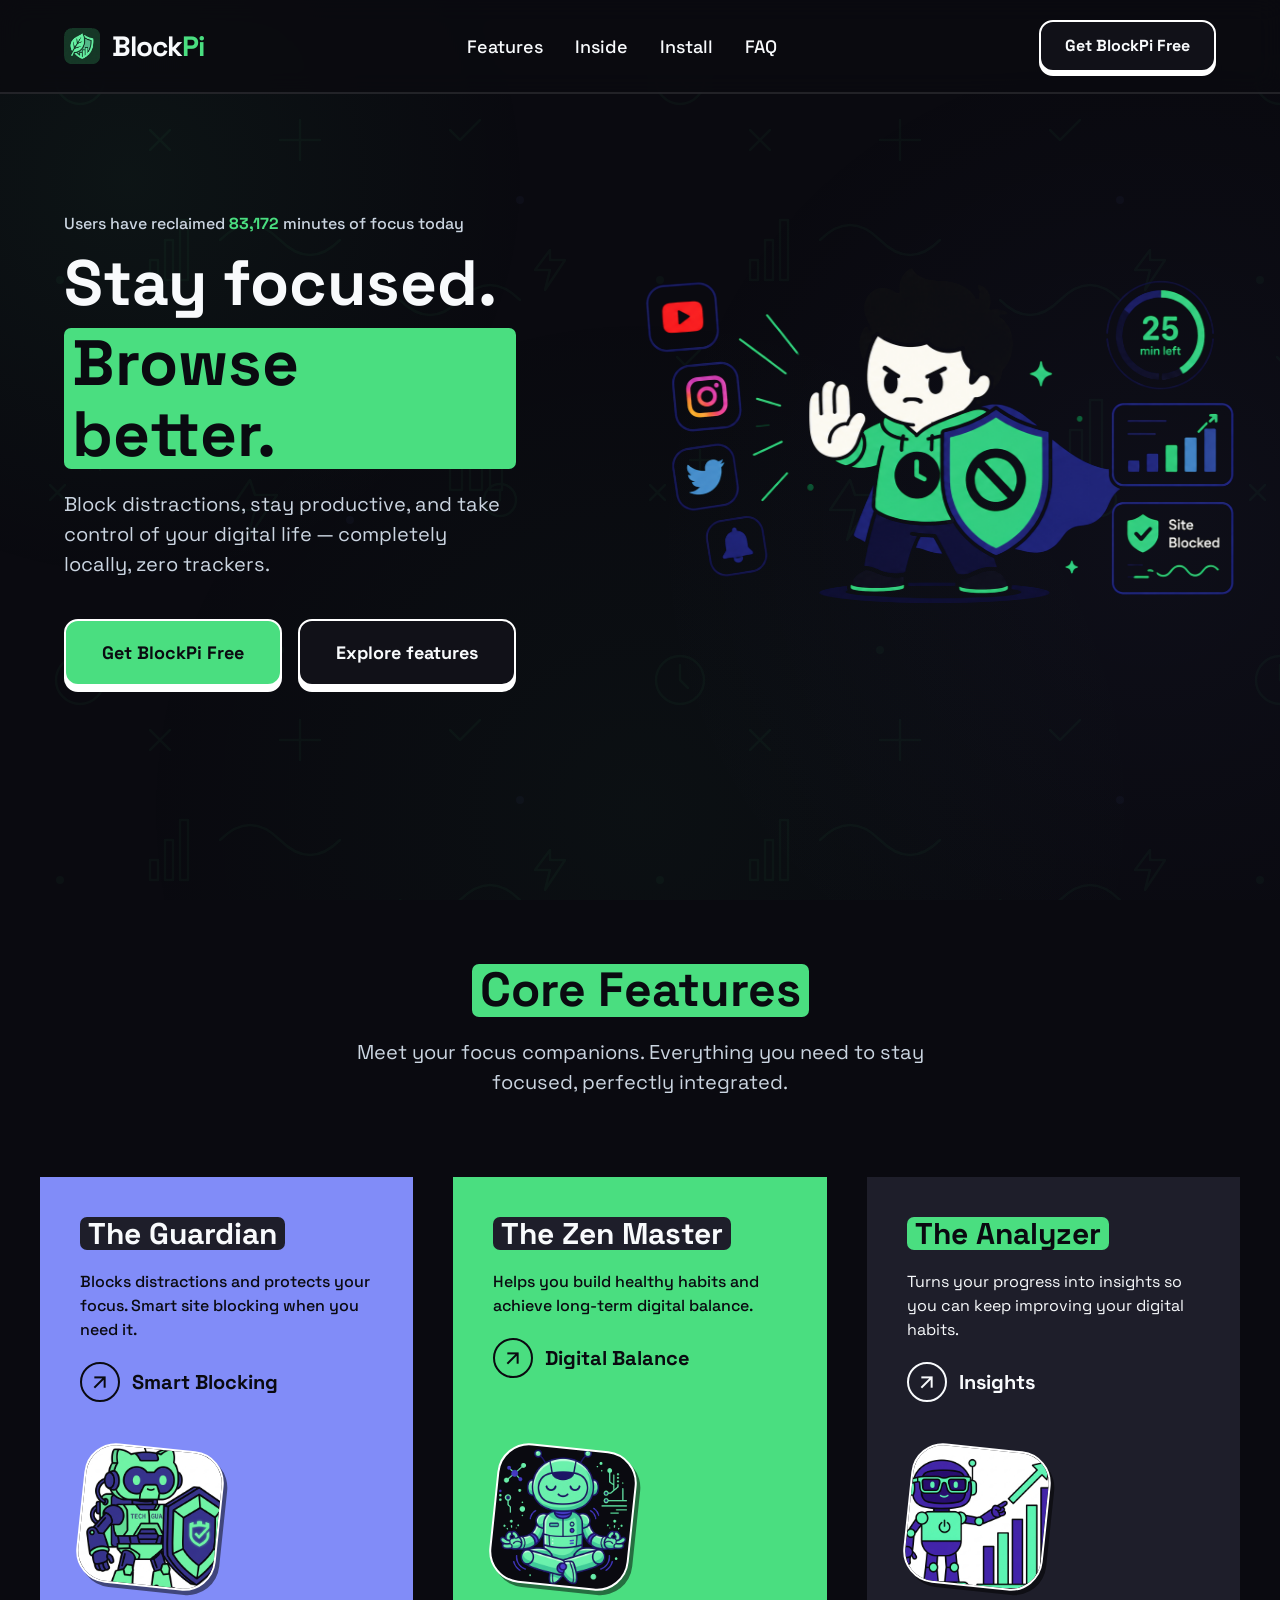
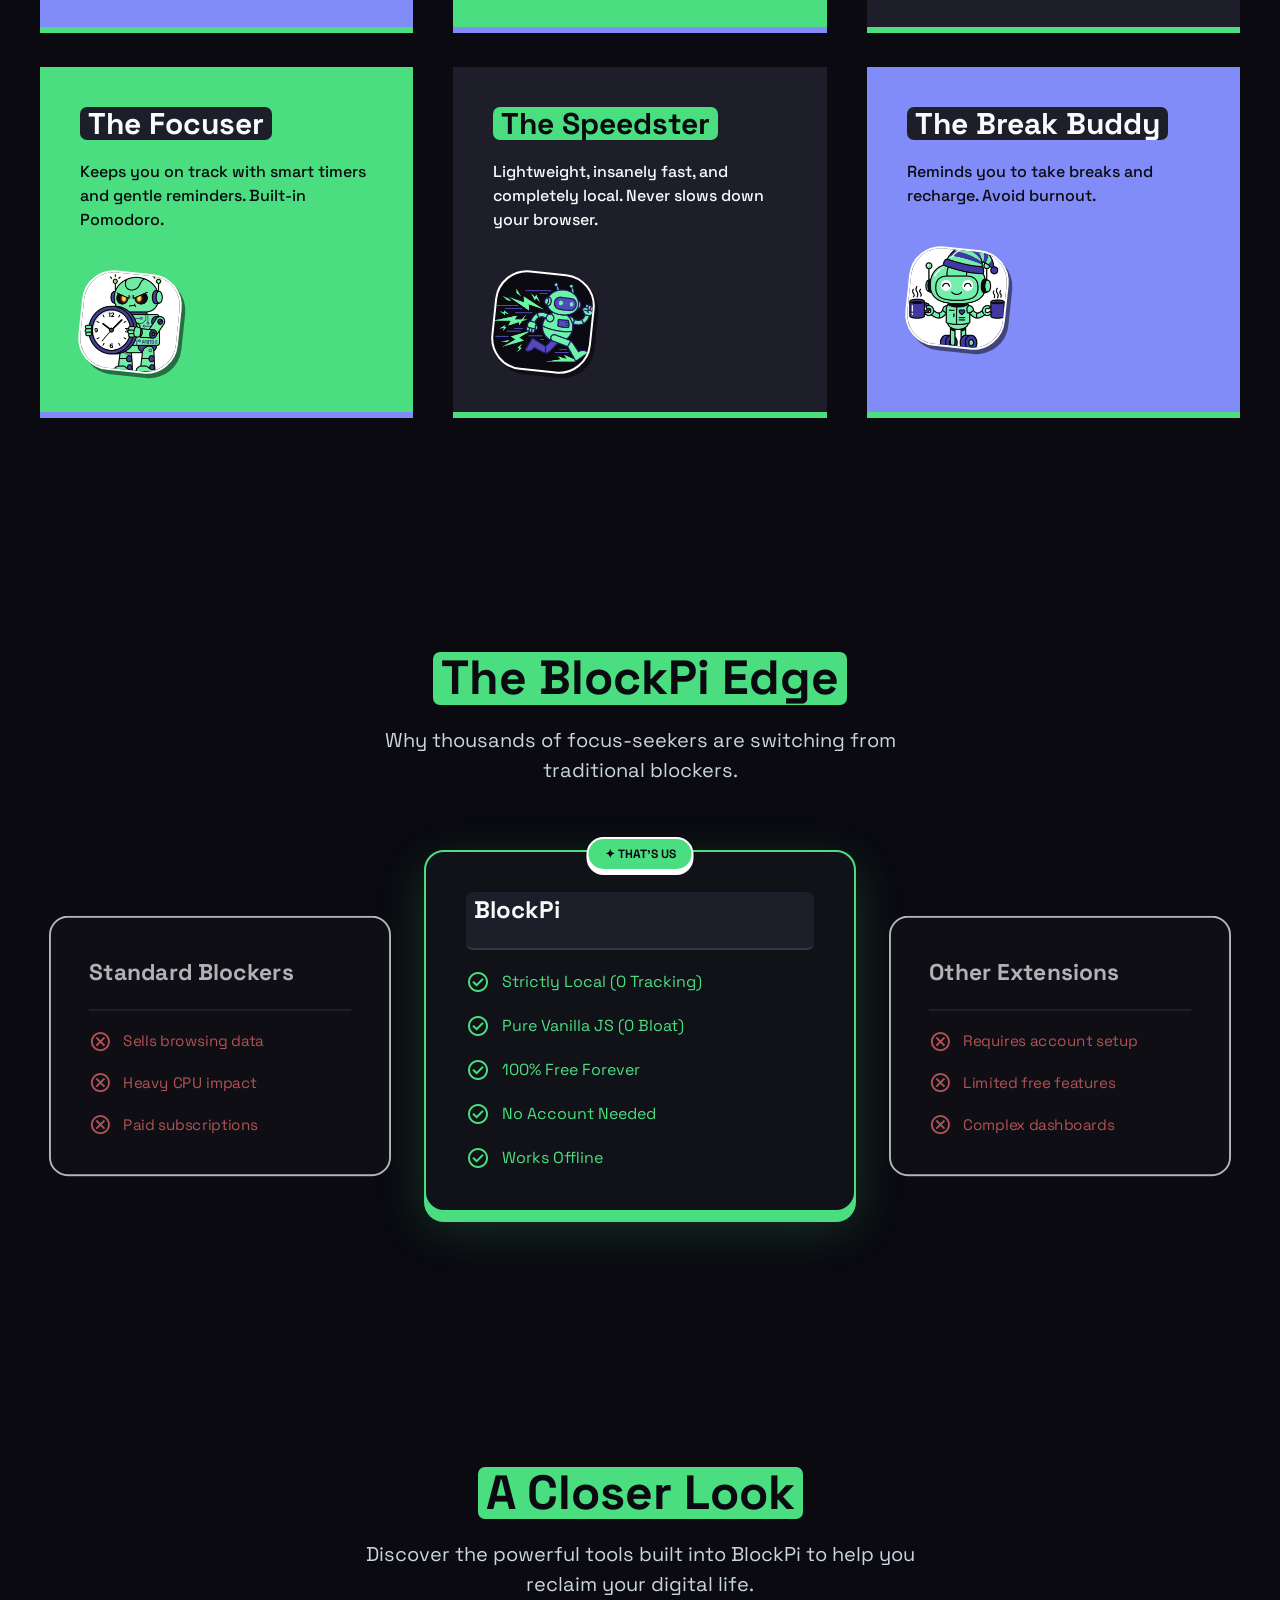
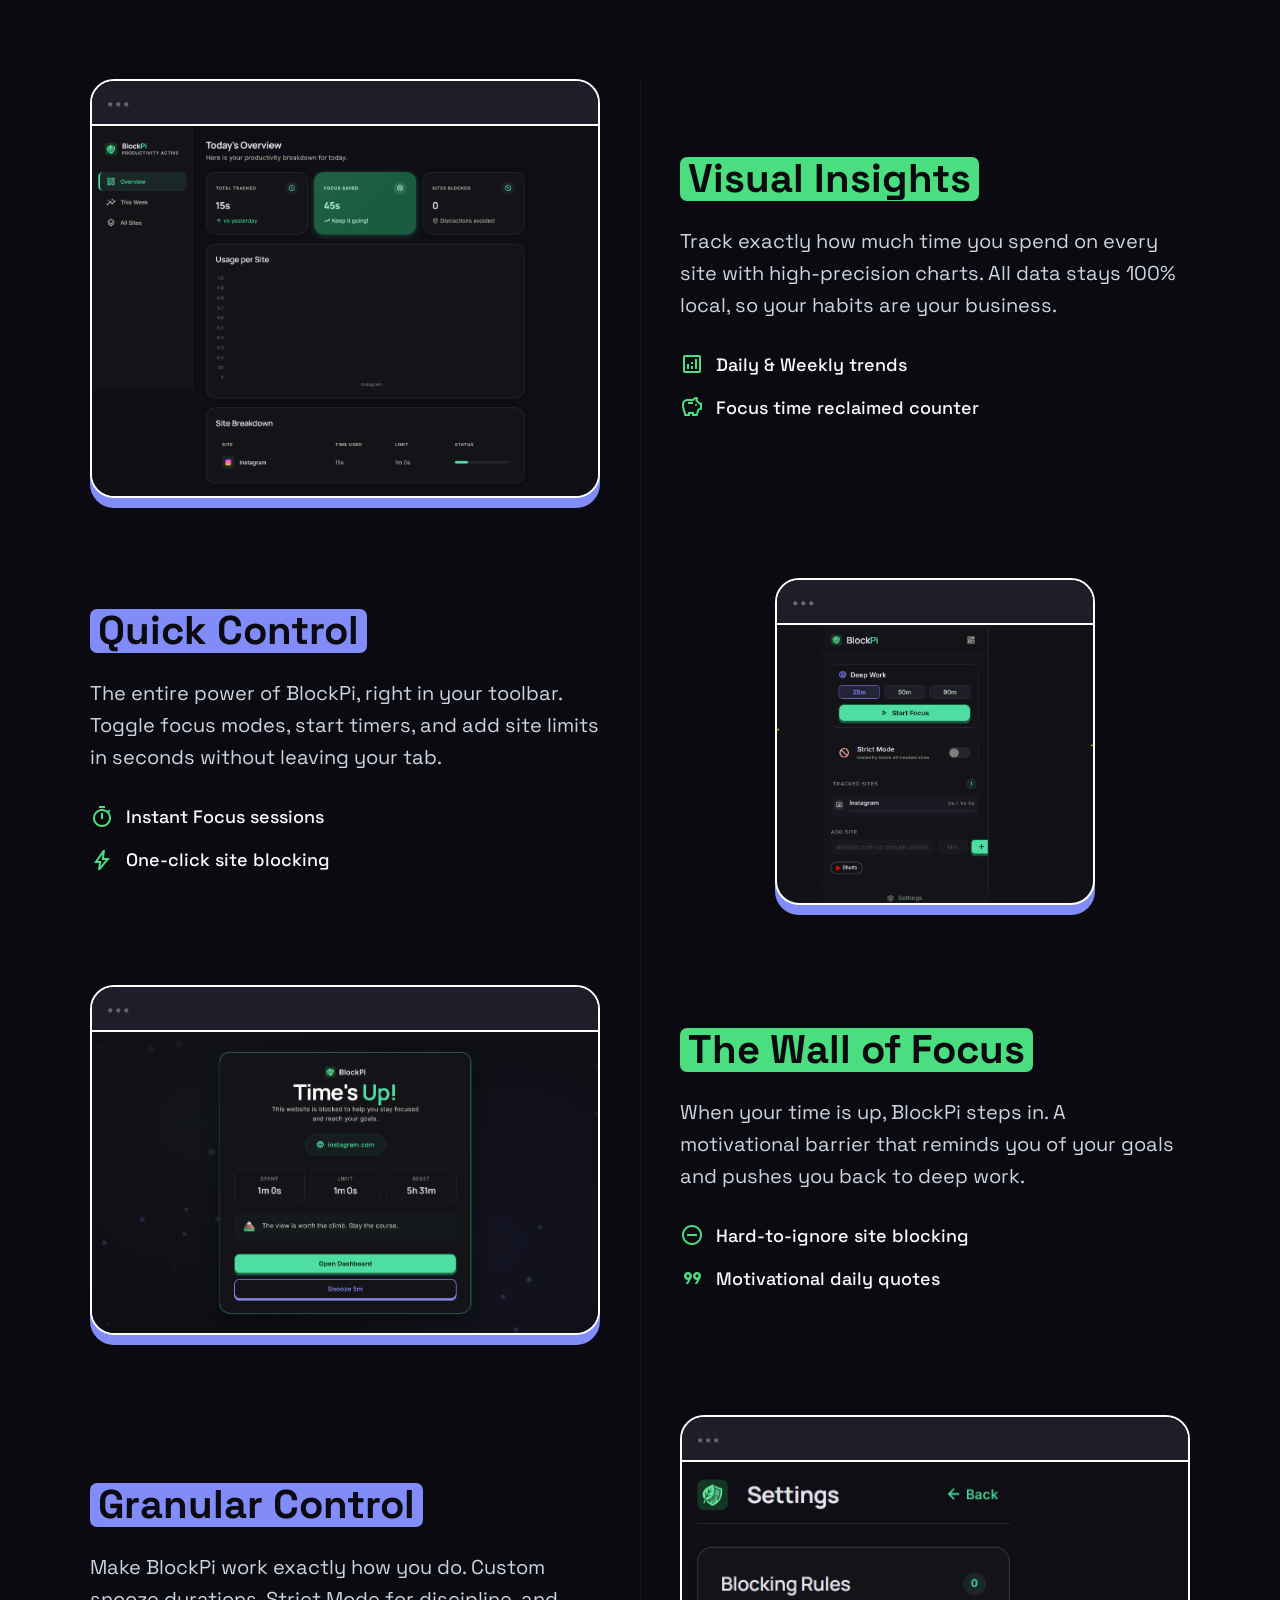
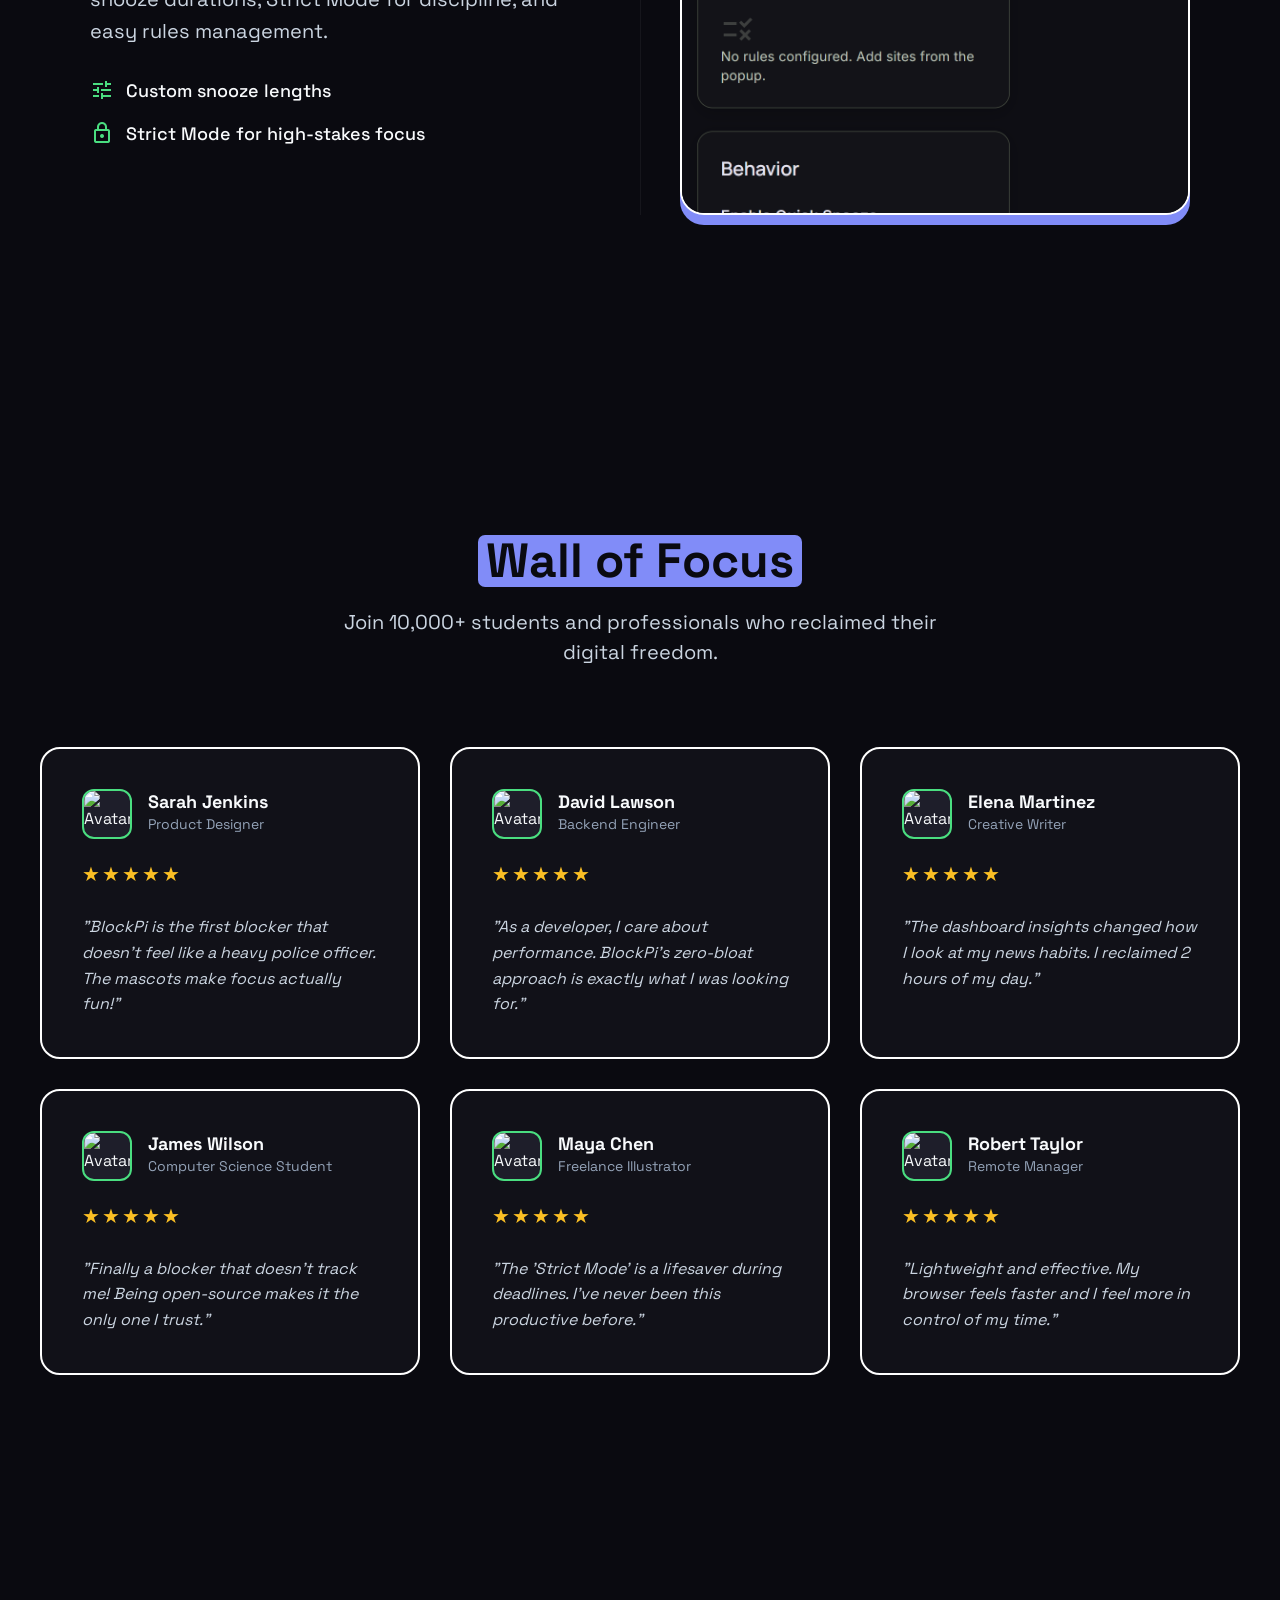
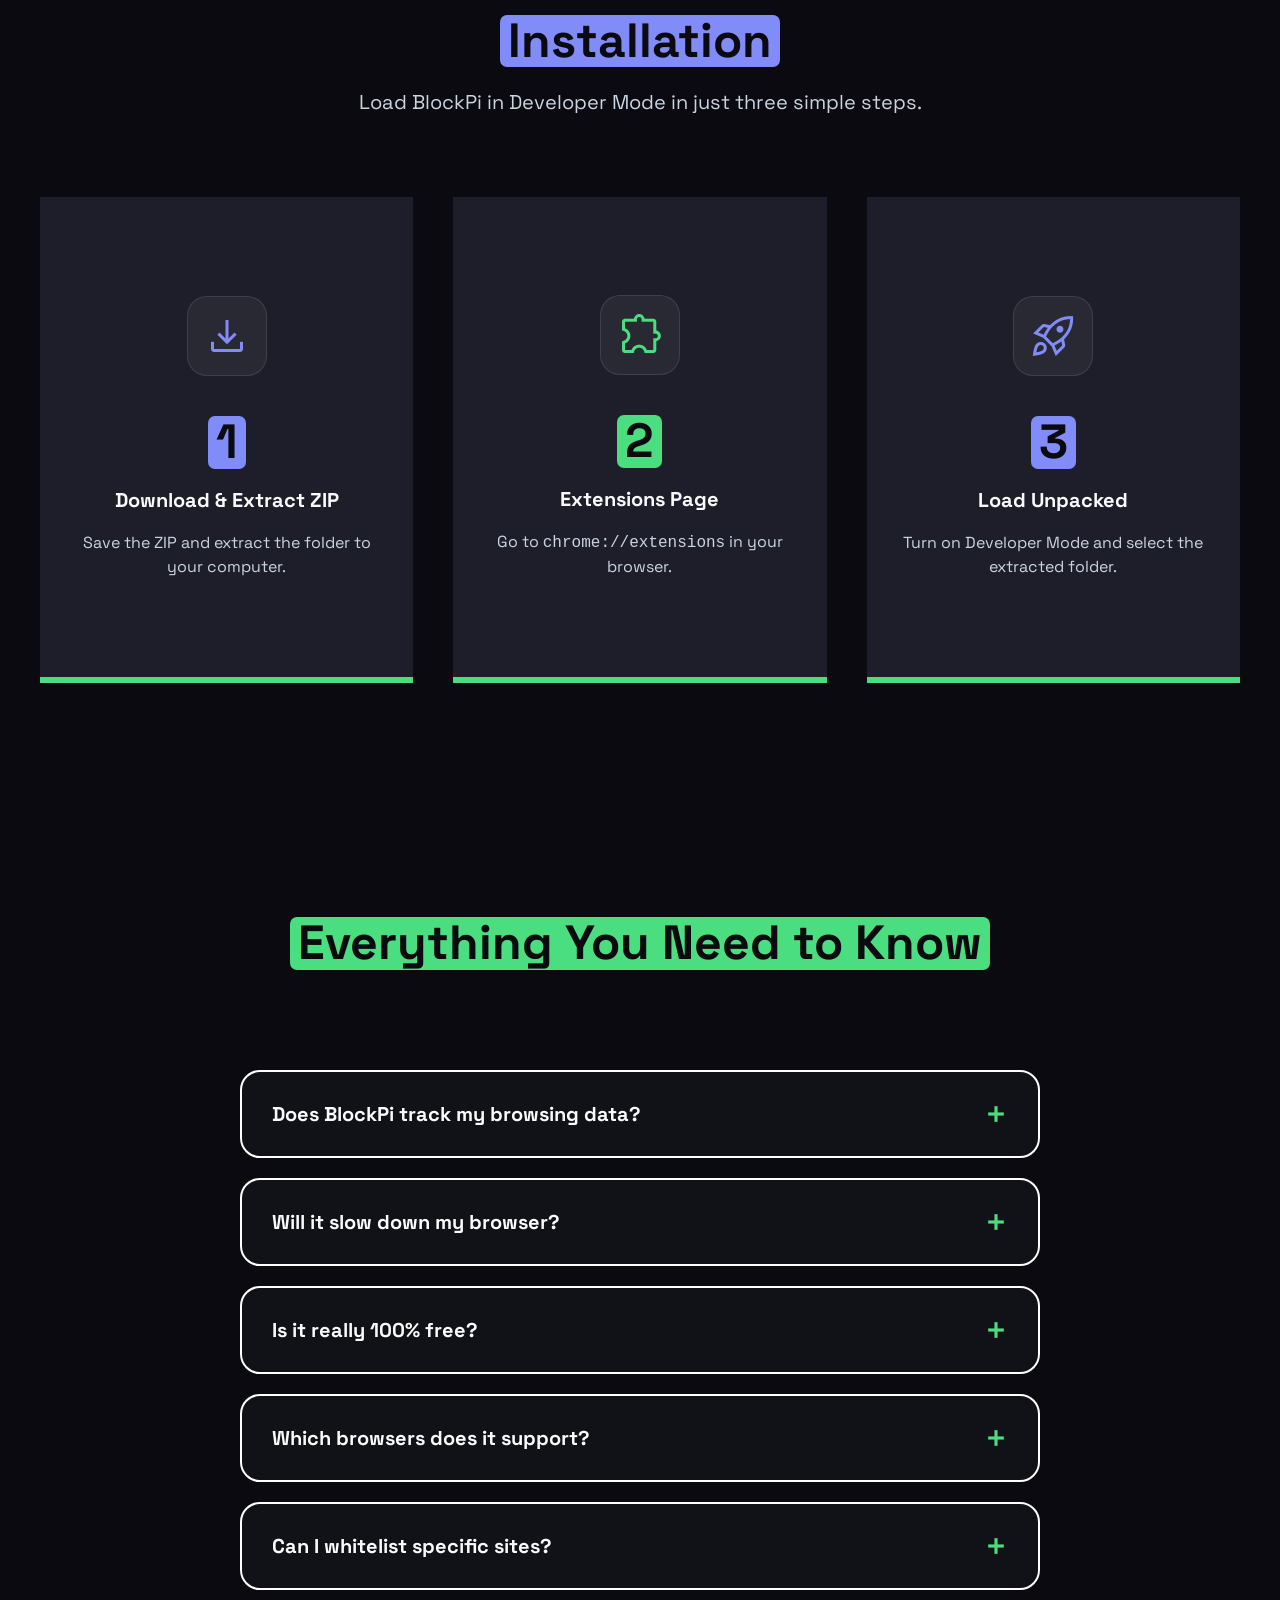
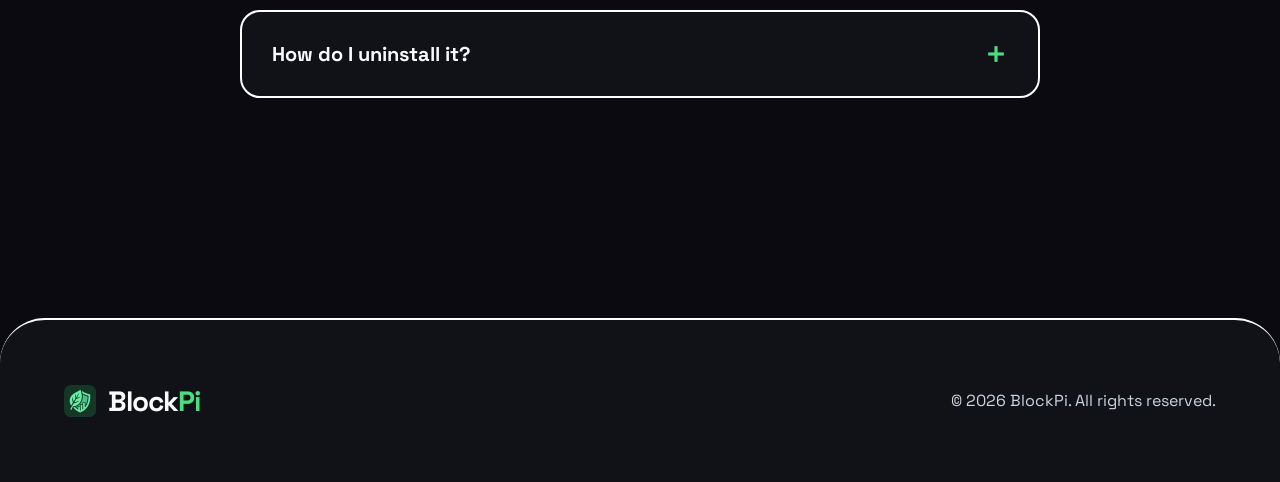
==== commit 39bf6ebb: "fix: update README and HTML for improved navigation and download links" ====
--- a/index.html
+++ b/index.html
@@ -17,10 +17,10 @@
   <!-- Navigation -->
   <nav class="navbar">
     <div class="nav-content container">
-      <div class="logo-group">
+      <a href="#" class="logo-group">
         <img src="assets/images/icon128.png" width="36" height="36" alt="BlockPi Logo" />
         <span class="logo-text">Block<span style="color: var(--primary);">Pi</span></span>
-      </div>
+      </a>
       <div class="nav-links">
         <a href="#features">Features</a>
         <a href="#showcase">Inside</a>
@@ -495,10 +495,10 @@
   <!-- Footer -->
   <footer class="footer">
     <div class="container footer-content">
-      <div class="logo-group">
+      <a href="#" class="logo-group">
         <img src="assets/images/icon128.png" width="32" height="32" alt="BlockPi Logo" />
         <span class="logo-text">Block<span style="color: var(--primary);">Pi</span></span>
-      </div>
+      </a>
       <p style="color: #cbd5e1;">&copy; 2026 BlockPi. All rights reserved.</p>
     </div>
   </footer>
--- a/style.css
+++ b/style.css
@@ -128,7 +128,9 @@
   position: sticky;
   top: 0;
   z-index: 1000;
-  transition: padding 0.3s ease;
+  transition: padding 0.3s ease, background 0.3s ease, border-bottom-color 0.3s ease;
+  backface-visibility: hidden;
+  will-change: padding, background, border-bottom-color;
 }
 
 .navbar.scrolled {
@@ -147,6 +149,8 @@
   display: flex;
   align-items: center;
   gap: 12px;
+  text-decoration: none;
+  color: var(--text-main);
 }
 
 .logo-text {
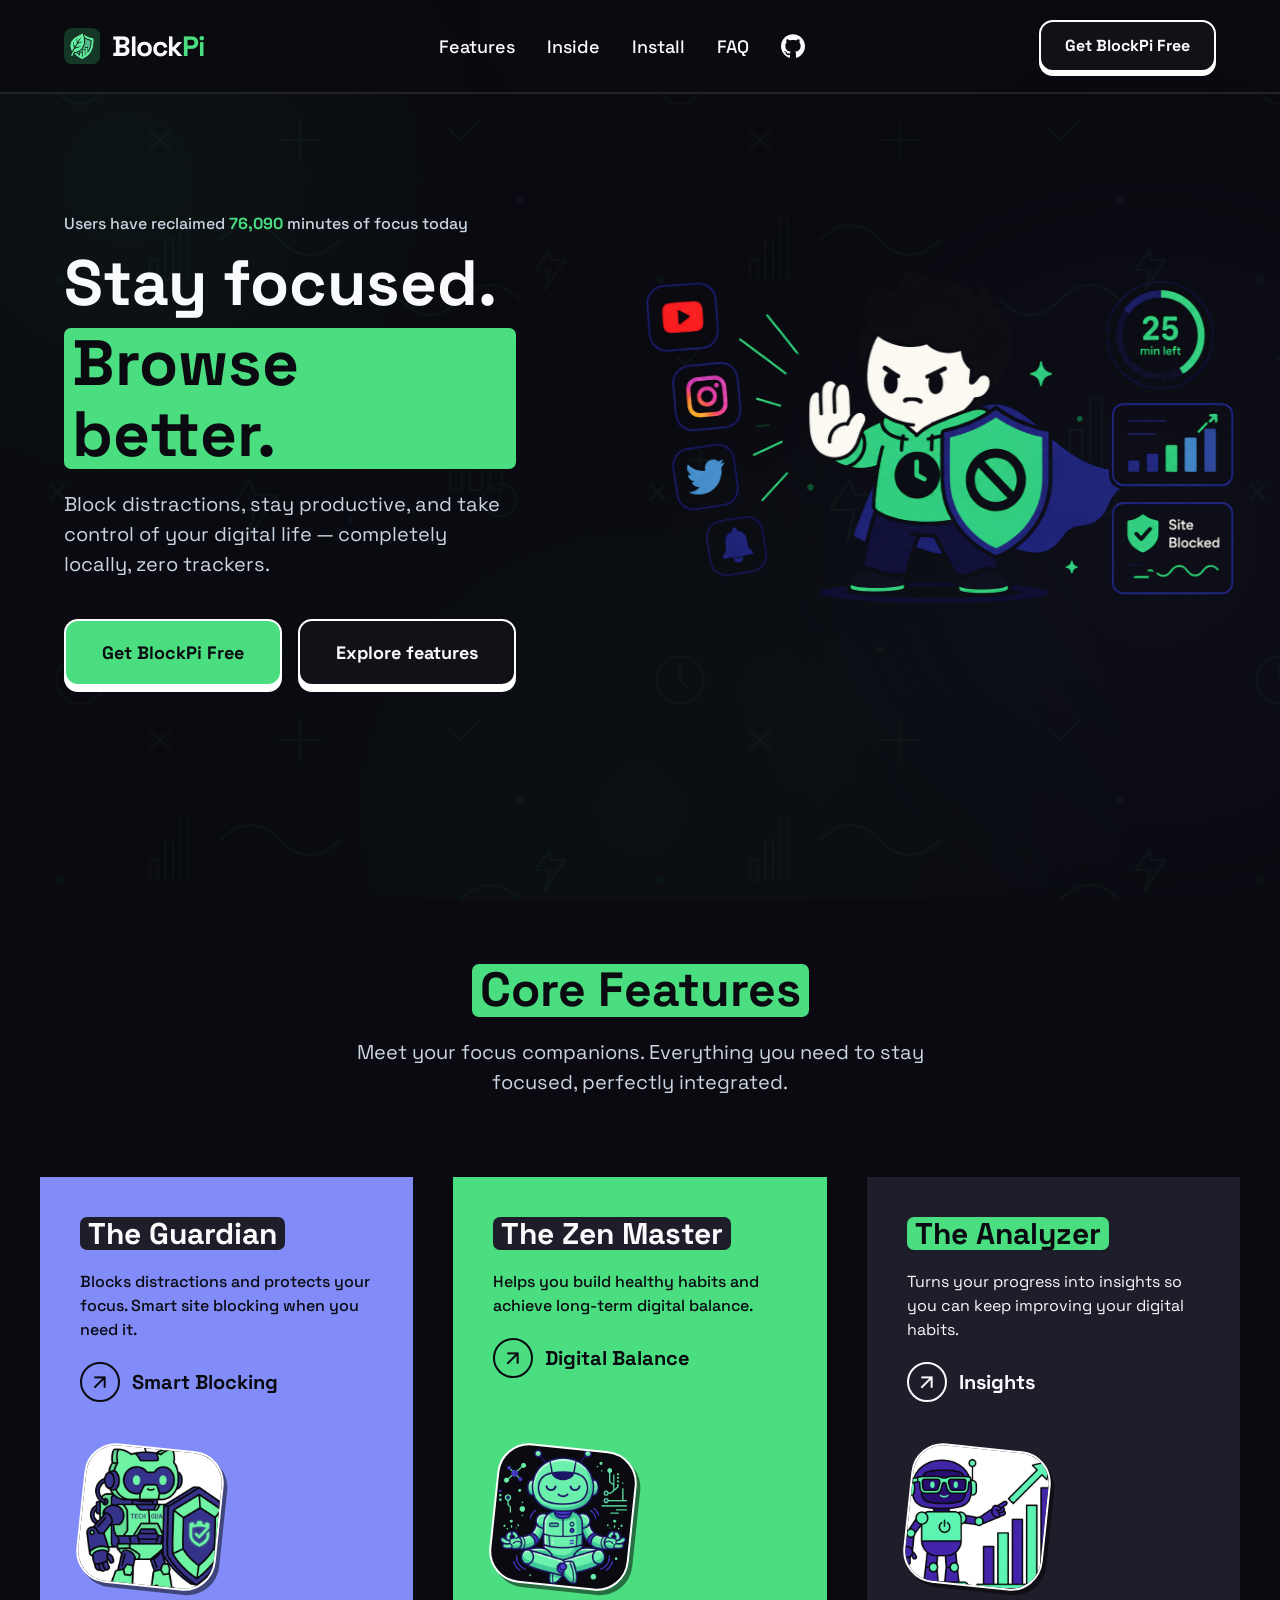
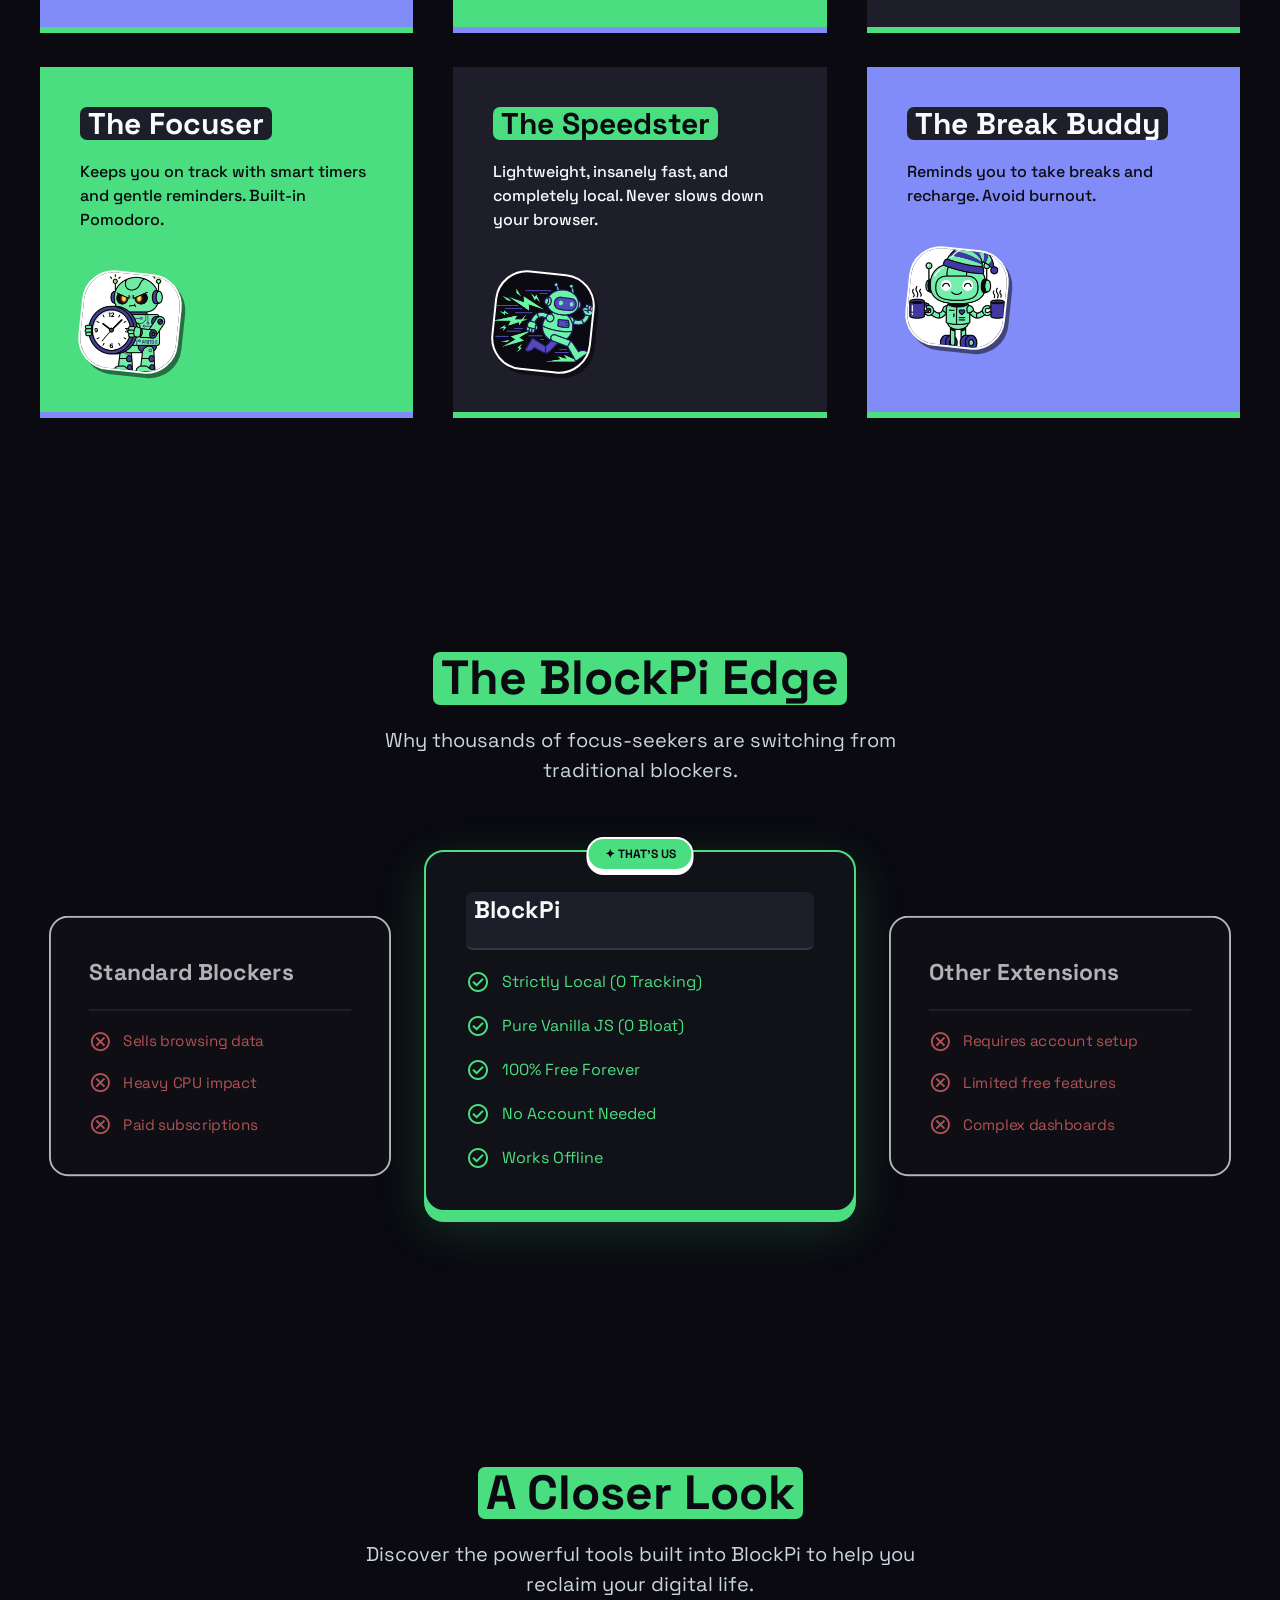
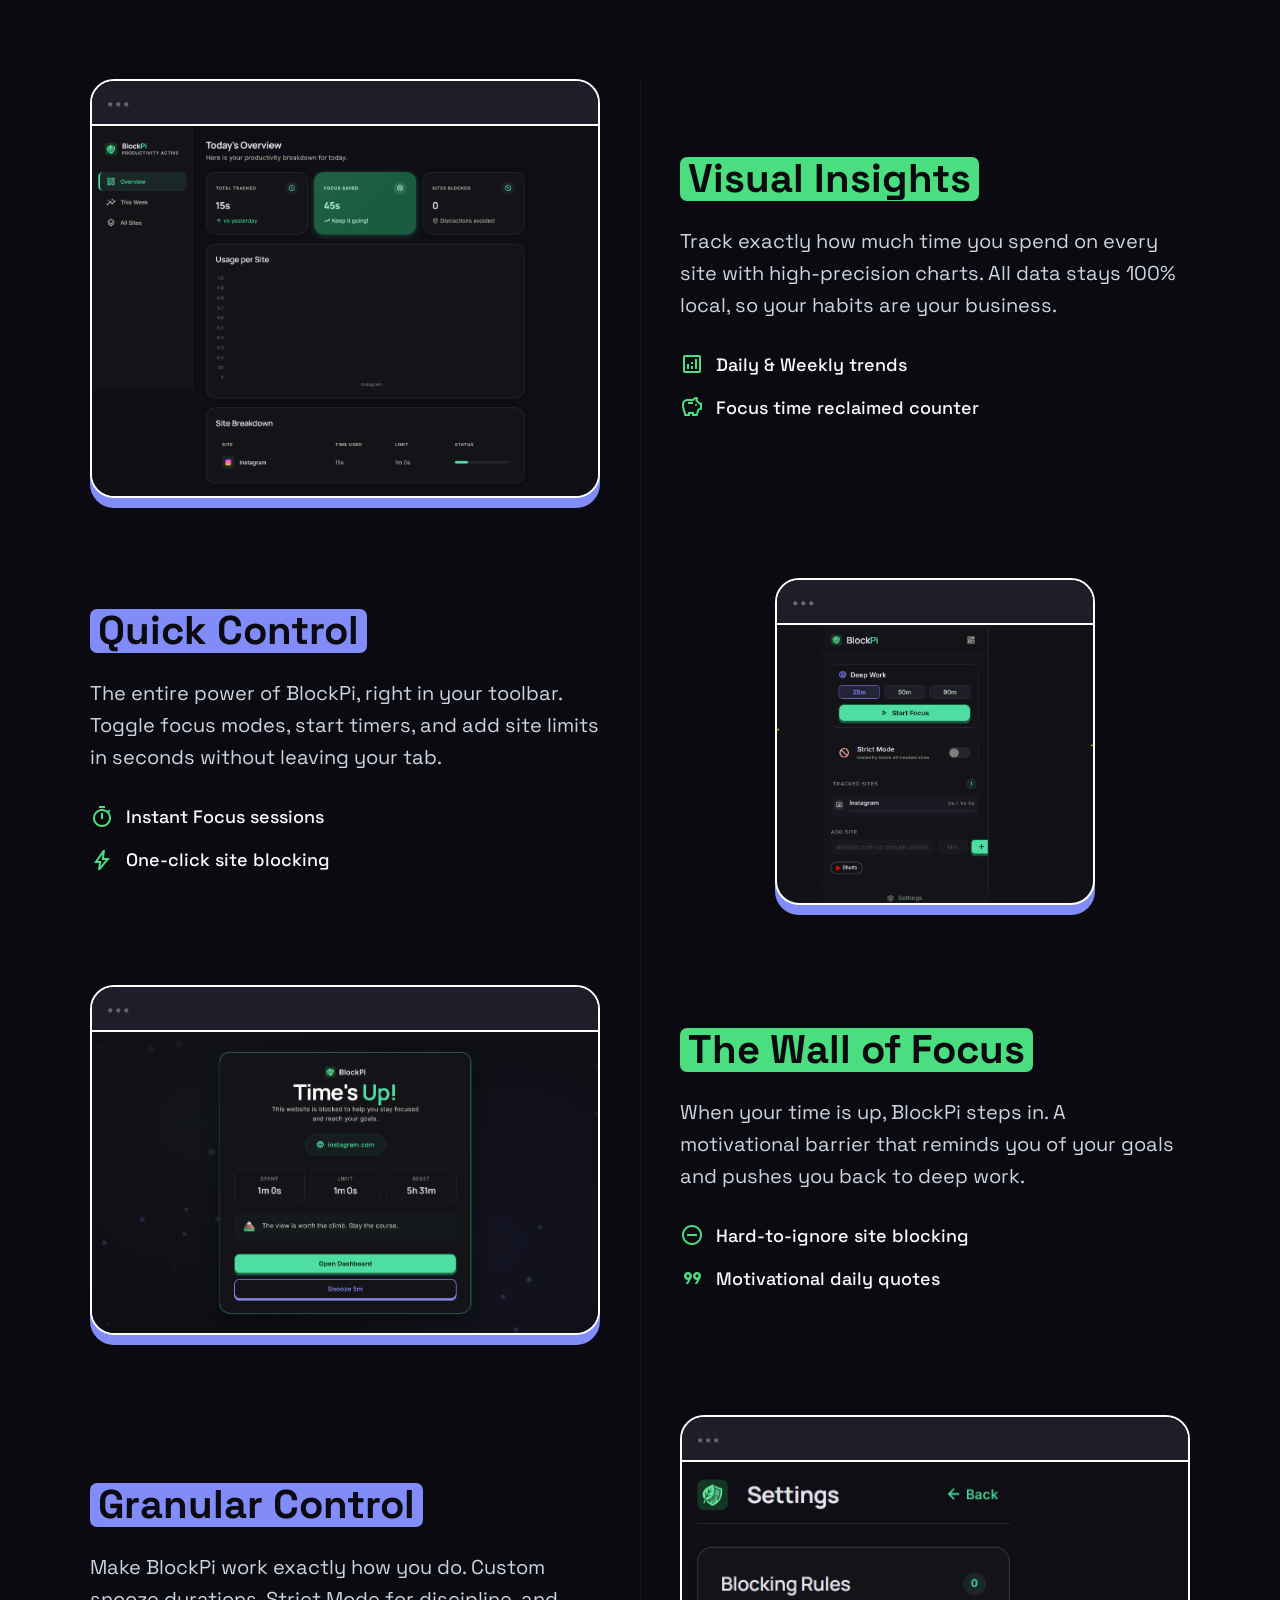
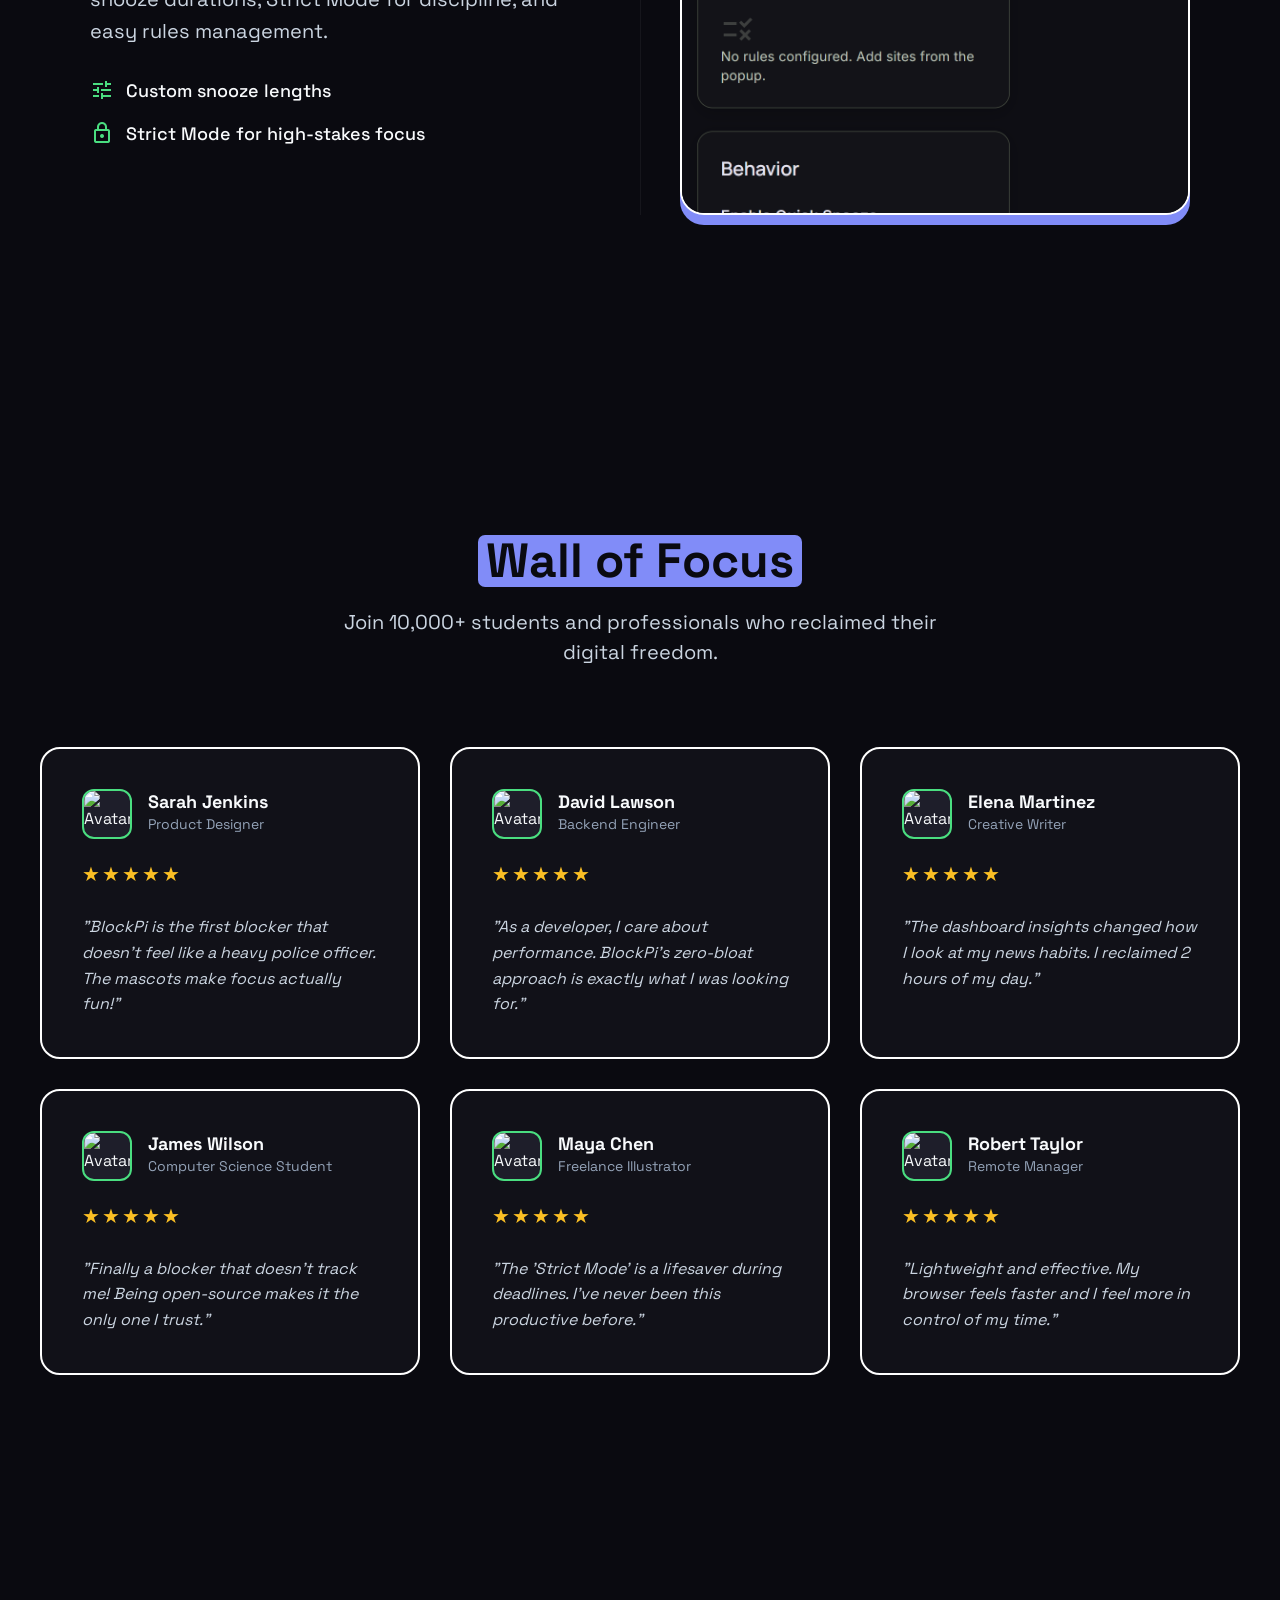
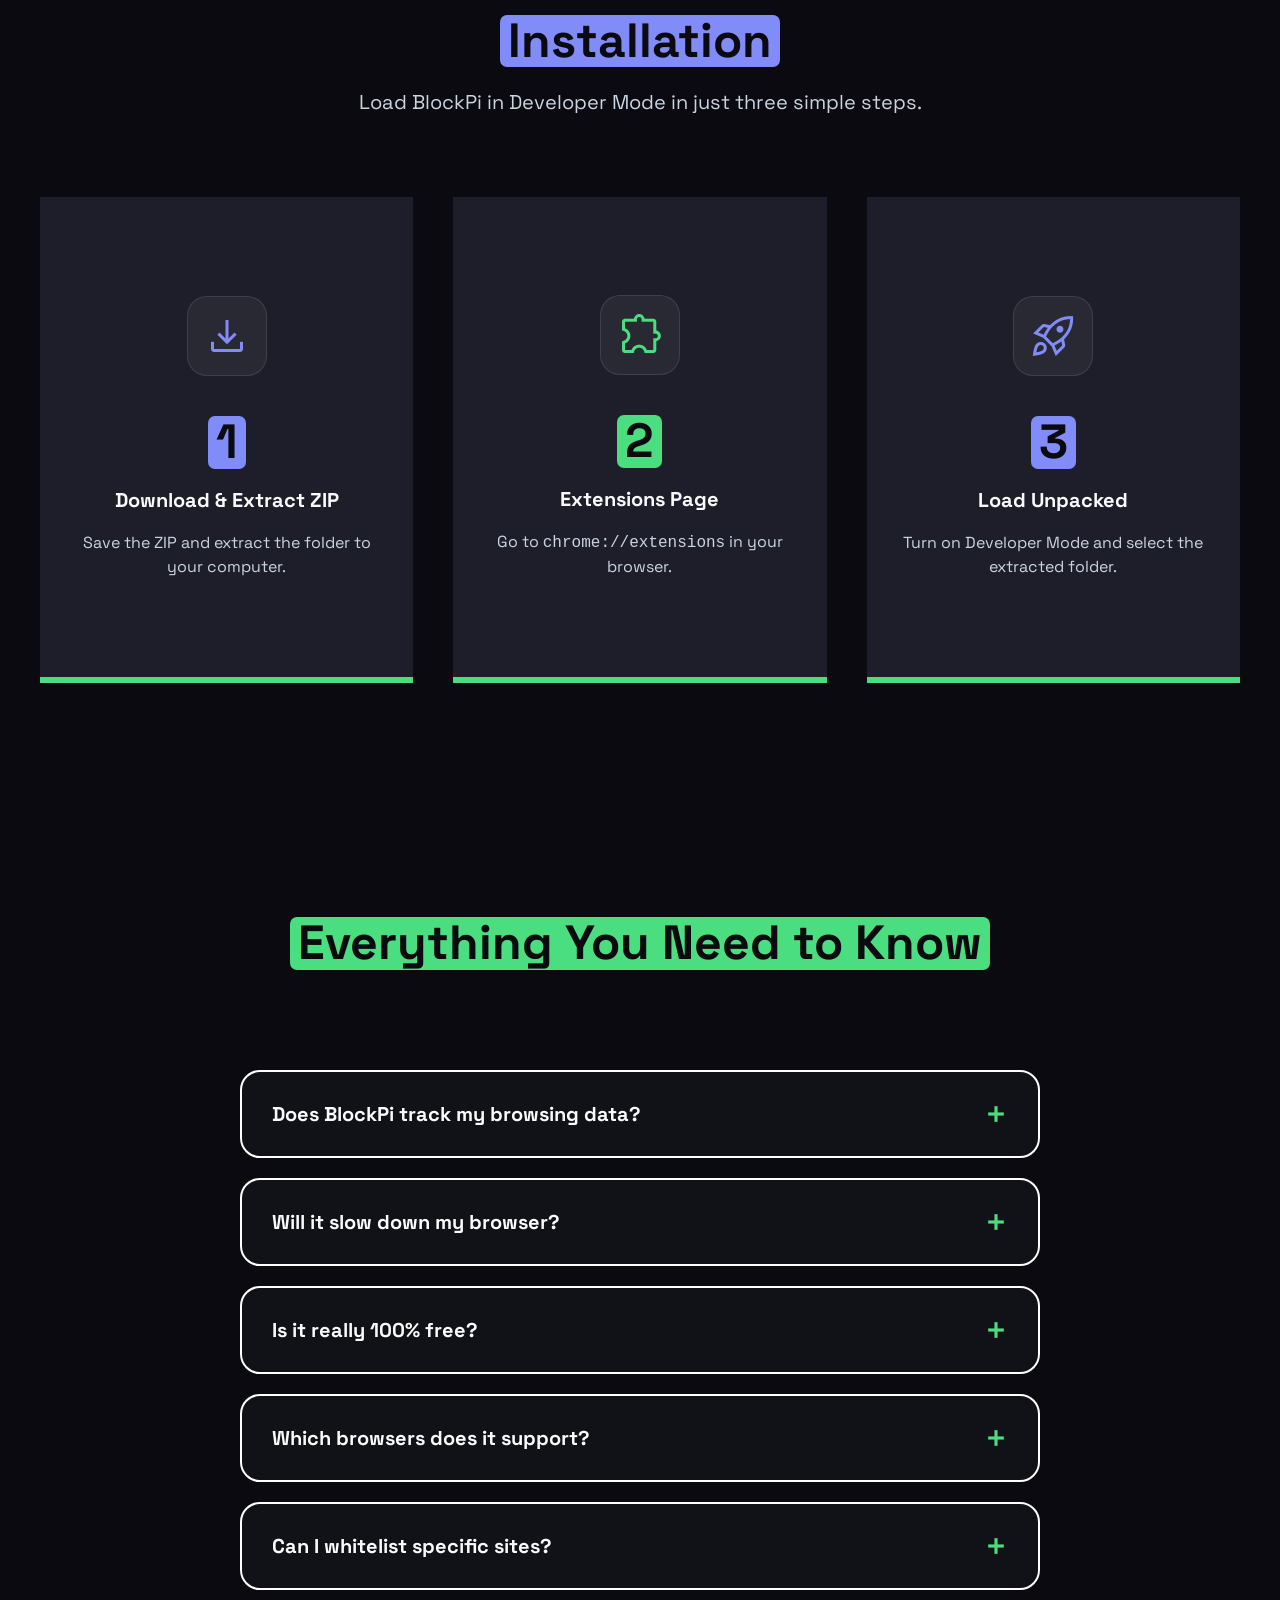
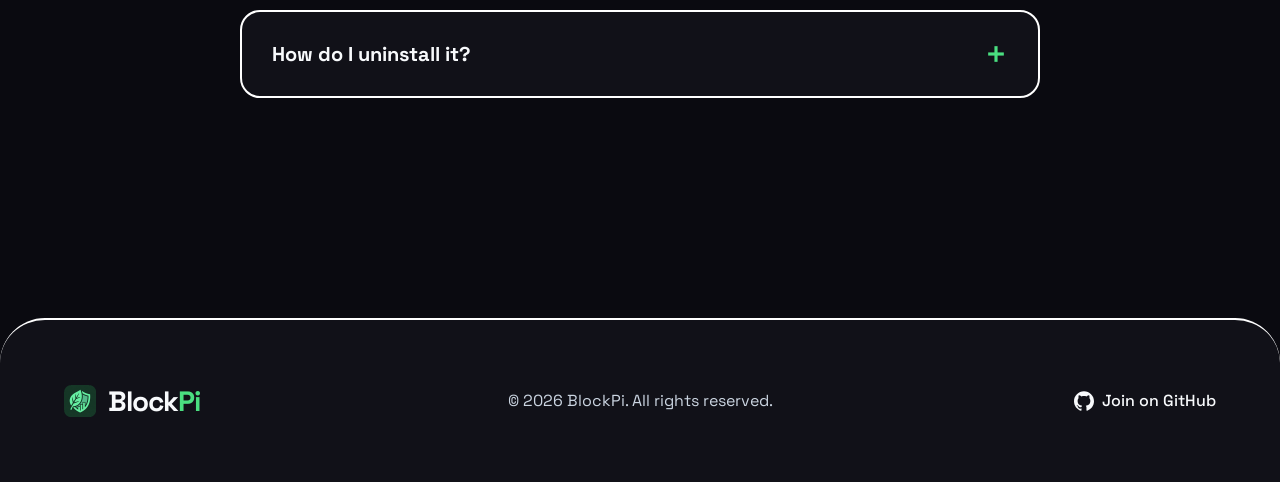
==== commit 383d33f2: "feat: add GitHub repository links to the navigation bar and footer with responsive styling" ====
--- a/index.html
+++ b/index.html
@@ -26,6 +26,9 @@
         <a href="#showcase">Inside</a>
         <a href="#install">Install</a>
         <a href="#faq">FAQ</a>
+        <a href="https://github.com/ayush3739/BlockPi" target="_blank" class="nav-github-link" aria-label="GitHub Repository">
+          <svg viewBox="0 0 24 24" width="24" height="24" fill="currentColor"><path d="M12 .297c-6.63 0-12 5.373-12 12 0 5.303 3.438 9.8 8.205 11.385.6.113.82-.258.82-.577 0-.285-.01-1.04-.015-2.04-3.338.724-4.042-1.61-4.042-1.61C4.422 18.07 3.633 17.7 3.633 17.7c-1.087-.744.084-.729.084-.729 1.205.084 1.838 1.236 1.838 1.236 1.07 1.835 2.809 1.305 3.495.998.108-.776.417-1.305.76-1.605-2.665-.3-5.466-1.332-5.466-5.93 0-1.31.465-2.38 1.235-3.22-.135-.303-.54-1.523.105-3.176 0 0 1.005-.322 3.3 1.23.96-.267 1.98-.399 3-.405 1.02.006 2.04.138 3 .405 2.28-1.552 3.285-1.23 3.285-1.23.645 1.653.24 2.873.12 3.176.765.84 1.23 1.91 1.23 3.22 0 4.61-2.805 5.625-5.475 5.92.43.372.823 1.102.823 2.222 0 1.606-.015 2.896-.015 3.286 0 .315.21.69.825.57C20.565 22.092 24 17.592 24 12.297c0-6.627-5.373-12-12-12"/></svg>
+        </a>
       </div>
       <a href="https://github.com/ayush3739/BlockPi/releases/download/v1.0.0/BlockPi.zip" class="neo-btn-outline neo-btn-nav">Get BlockPi Free</a>
     </div>
@@ -495,11 +498,21 @@
   <!-- Footer -->
   <footer class="footer">
     <div class="container footer-content">
-      <a href="#" class="logo-group">
-        <img src="assets/images/icon128.png" width="32" height="32" alt="BlockPi Logo" />
-        <span class="logo-text">Block<span style="color: var(--primary);">Pi</span></span>
-      </a>
-      <p style="color: #cbd5e1;">&copy; 2026 BlockPi. All rights reserved.</p>
+      <div class="footer-left">
+        <a href="#" class="logo-group">
+          <img src="assets/images/icon128.png" width="32" height="32" alt="BlockPi Logo" />
+          <span class="logo-text">Block<span style="color: var(--primary);">Pi</span></span>
+        </a>
+      </div>
+      <div class="footer-center">
+        <p style="color: #cbd5e1;">&copy; 2026 BlockPi. All rights reserved.</p>
+      </div>
+      <div class="footer-right">
+        <a href="https://github.com/ayush3739/BlockPi" target="_blank" class="footer-link">
+          <svg viewBox="0 0 24 24" width="20" height="20" fill="currentColor" style="vertical-align: middle; margin-right: 8px;"><path d="M12 .297c-6.63 0-12 5.373-12 12 0 5.303 3.438 9.8 8.205 11.385.6.113.82-.258.82-.577 0-.285-.01-1.04-.015-2.04-3.338.724-4.042-1.61-4.042-1.61C4.422 18.07 3.633 17.7 3.633 17.7c-1.087-.744.084-.729.084-.729 1.205.084 1.838 1.236 1.838 1.236 1.07 1.835 2.809 1.305 3.495.998.108-.776.417-1.305.76-1.605-2.665-.3-5.466-1.332-5.466-5.93 0-1.31.465-2.38 1.235-3.22-.135-.303-.54-1.523.105-3.176 0 0 1.005-.322 3.3 1.23.96-.267 1.98-.399 3-.405 1.02.006 2.04.138 3 .405 2.28-1.552 3.285-1.23 3.285-1.23.645 1.653.24 2.873.12 3.176.765.84 1.23 1.91 1.23 3.22 0 4.61-2.805 5.625-5.475 5.92.43.372.823 1.102.823 2.222 0 1.606-.015 2.896-.015 3.286 0 .315.21.69.825.57C20.565 22.092 24 17.592 24 12.297c0-6.627-5.373-12-12-12"/></svg>
+          Join on GitHub
+        </a>
+      </div>
     </div>
   </footer>
 
--- a/style.css
+++ b/style.css
@@ -153,6 +153,12 @@
   color: var(--text-main);
 }
 
+.logo-group:hover,
+.logo-group:active,
+.logo-group:visited {
+  color: var(--text-main);
+}
+
 .logo-text {
   font-size: 28px;
   font-weight: 700;
@@ -174,6 +180,30 @@
 }
 
 .nav-links a:hover {
+  color: var(--primary);
+}
+
+.nav-github-link {
+  display: flex;
+  align-items: center;
+  color: var(--text-main);
+  transition: color 0.2s, transform 0.2s;
+}
+
+.nav-github-link:hover {
+  color: var(--primary);
+  transform: translateY(-2px);
+}
+
+.footer-link {
+  color: var(--text-main);
+  font-weight: 500;
+  transition: color 0.2s;
+  display: flex;
+  align-items: center;
+}
+
+.footer-link:hover {
   color: var(--primary);
 }
 
@@ -856,6 +886,29 @@
   display: flex;
   justify-content: space-between;
   align-items: center;
+  gap: 20px;
+}
+
+.footer-left,
+.footer-right,
+.footer-center {
+  flex: 1;
+}
+
+.footer-left {
+  display: flex;
+  justify-content: flex-start;
+}
+
+.footer-center {
+  display: flex;
+  justify-content: center;
+  text-align: center;
+}
+
+.footer-right {
+  display: flex;
+  justify-content: flex-end;
 }
 
 /* Back to Top */
@@ -1015,8 +1068,16 @@
 
   .footer-content {
     flex-direction: column;
-    gap: 20px;
+    gap: 24px;
     text-align: center;
+  }
+
+  .footer-left,
+  .footer-center,
+  .footer-right {
+    justify-content: center;
+    flex: none;
+    width: 100%;
   }
 
   .f-card {
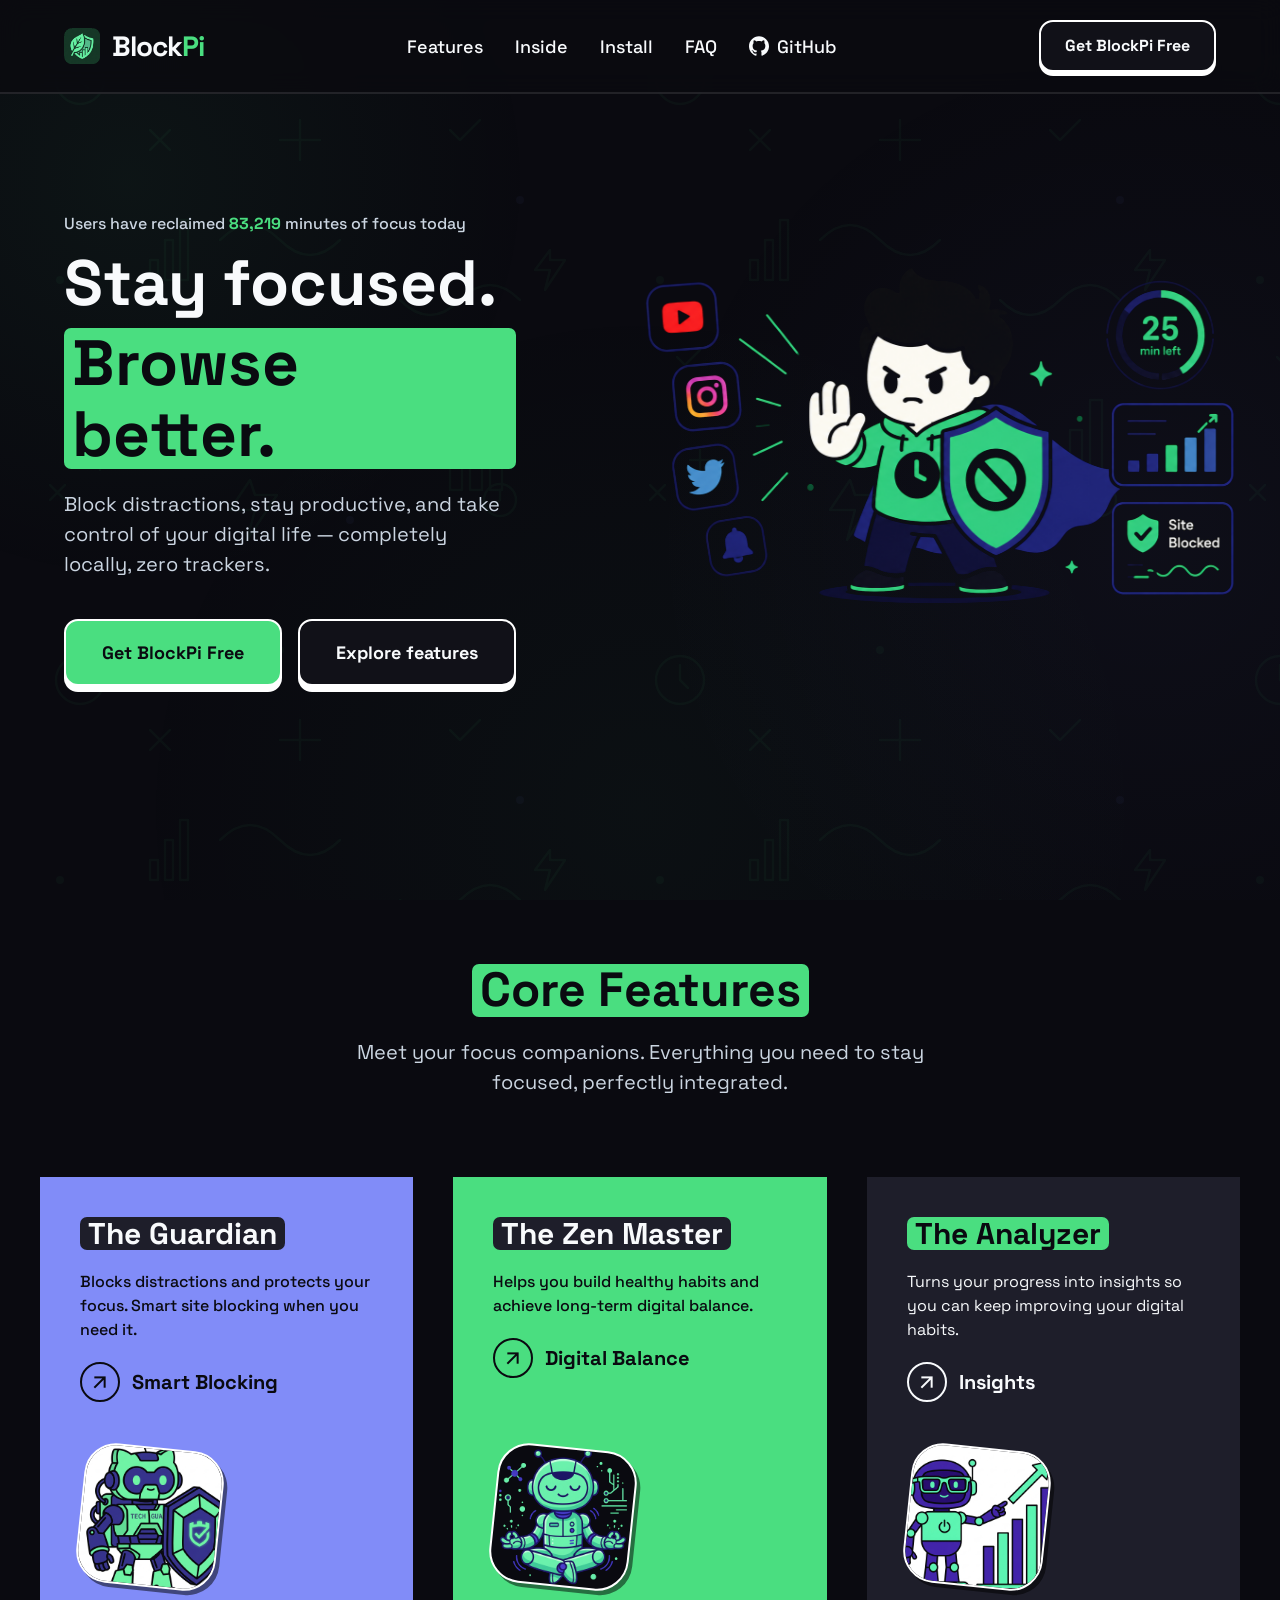
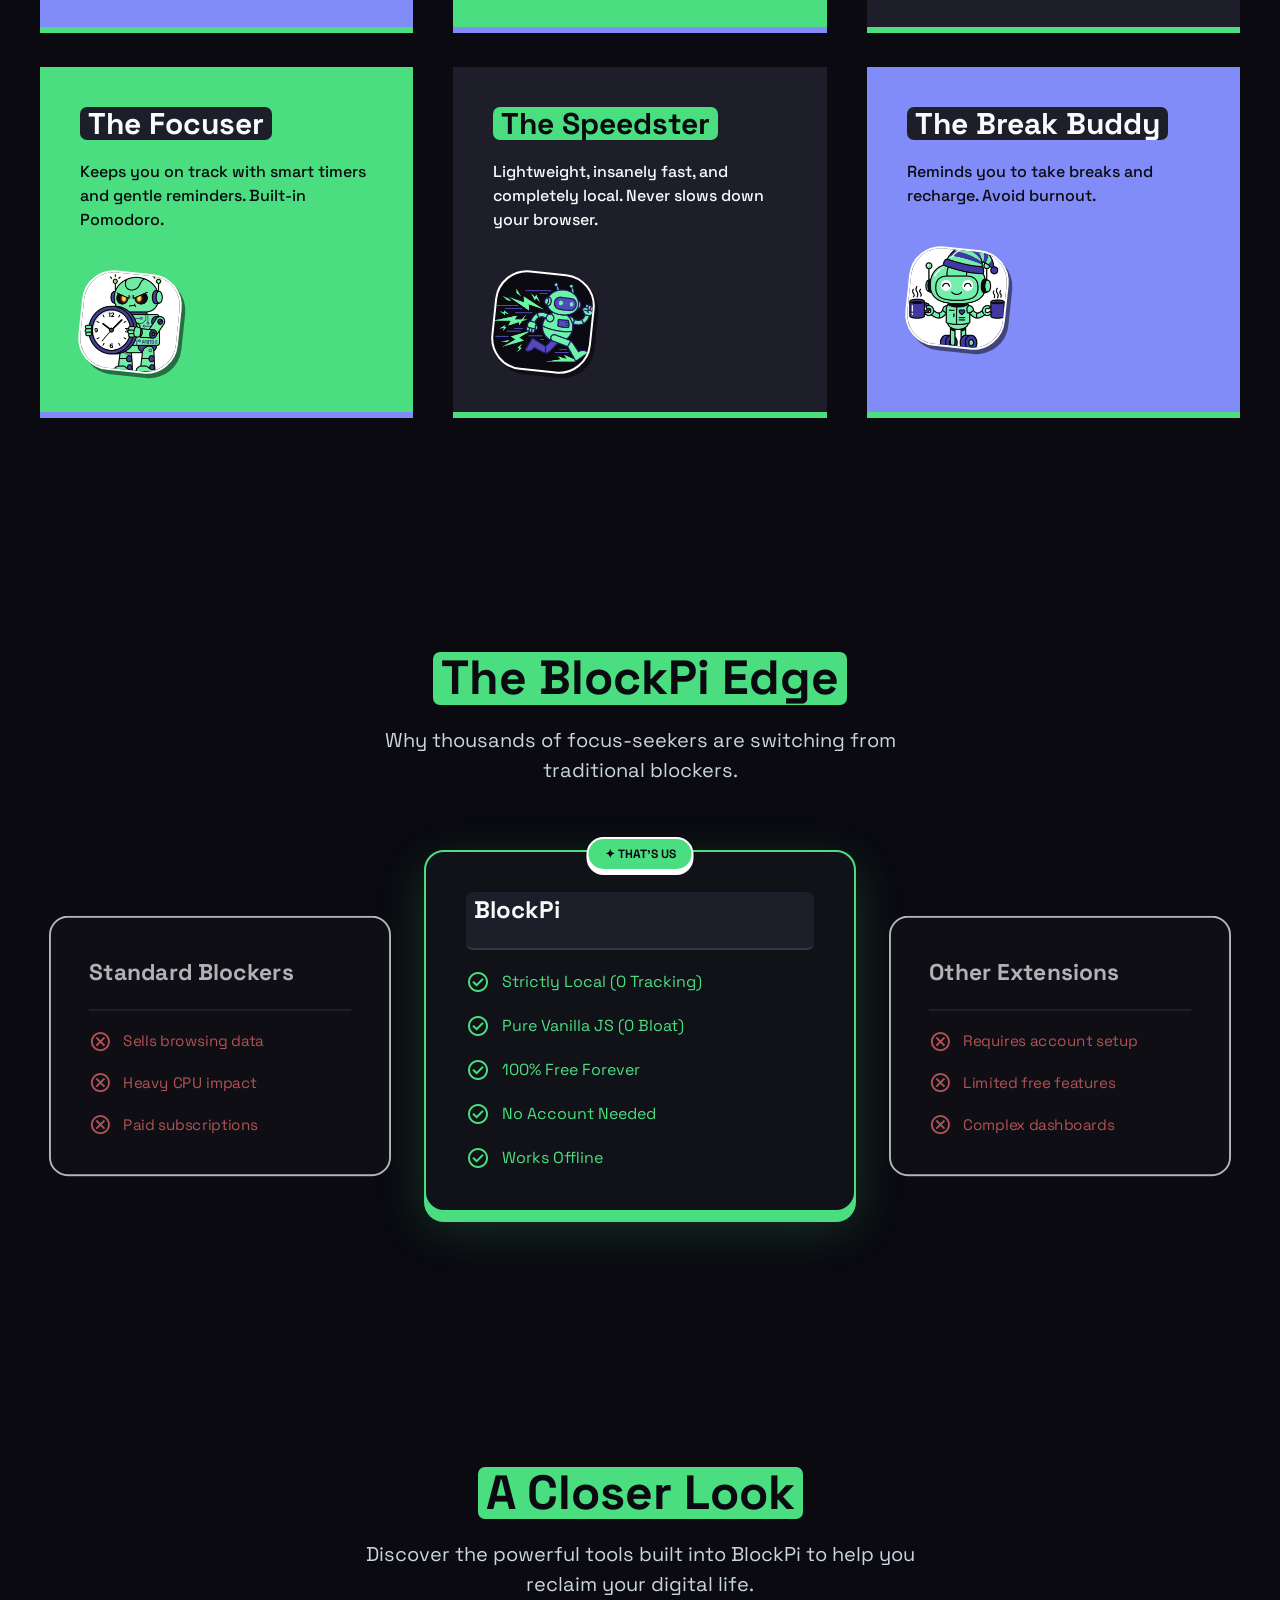
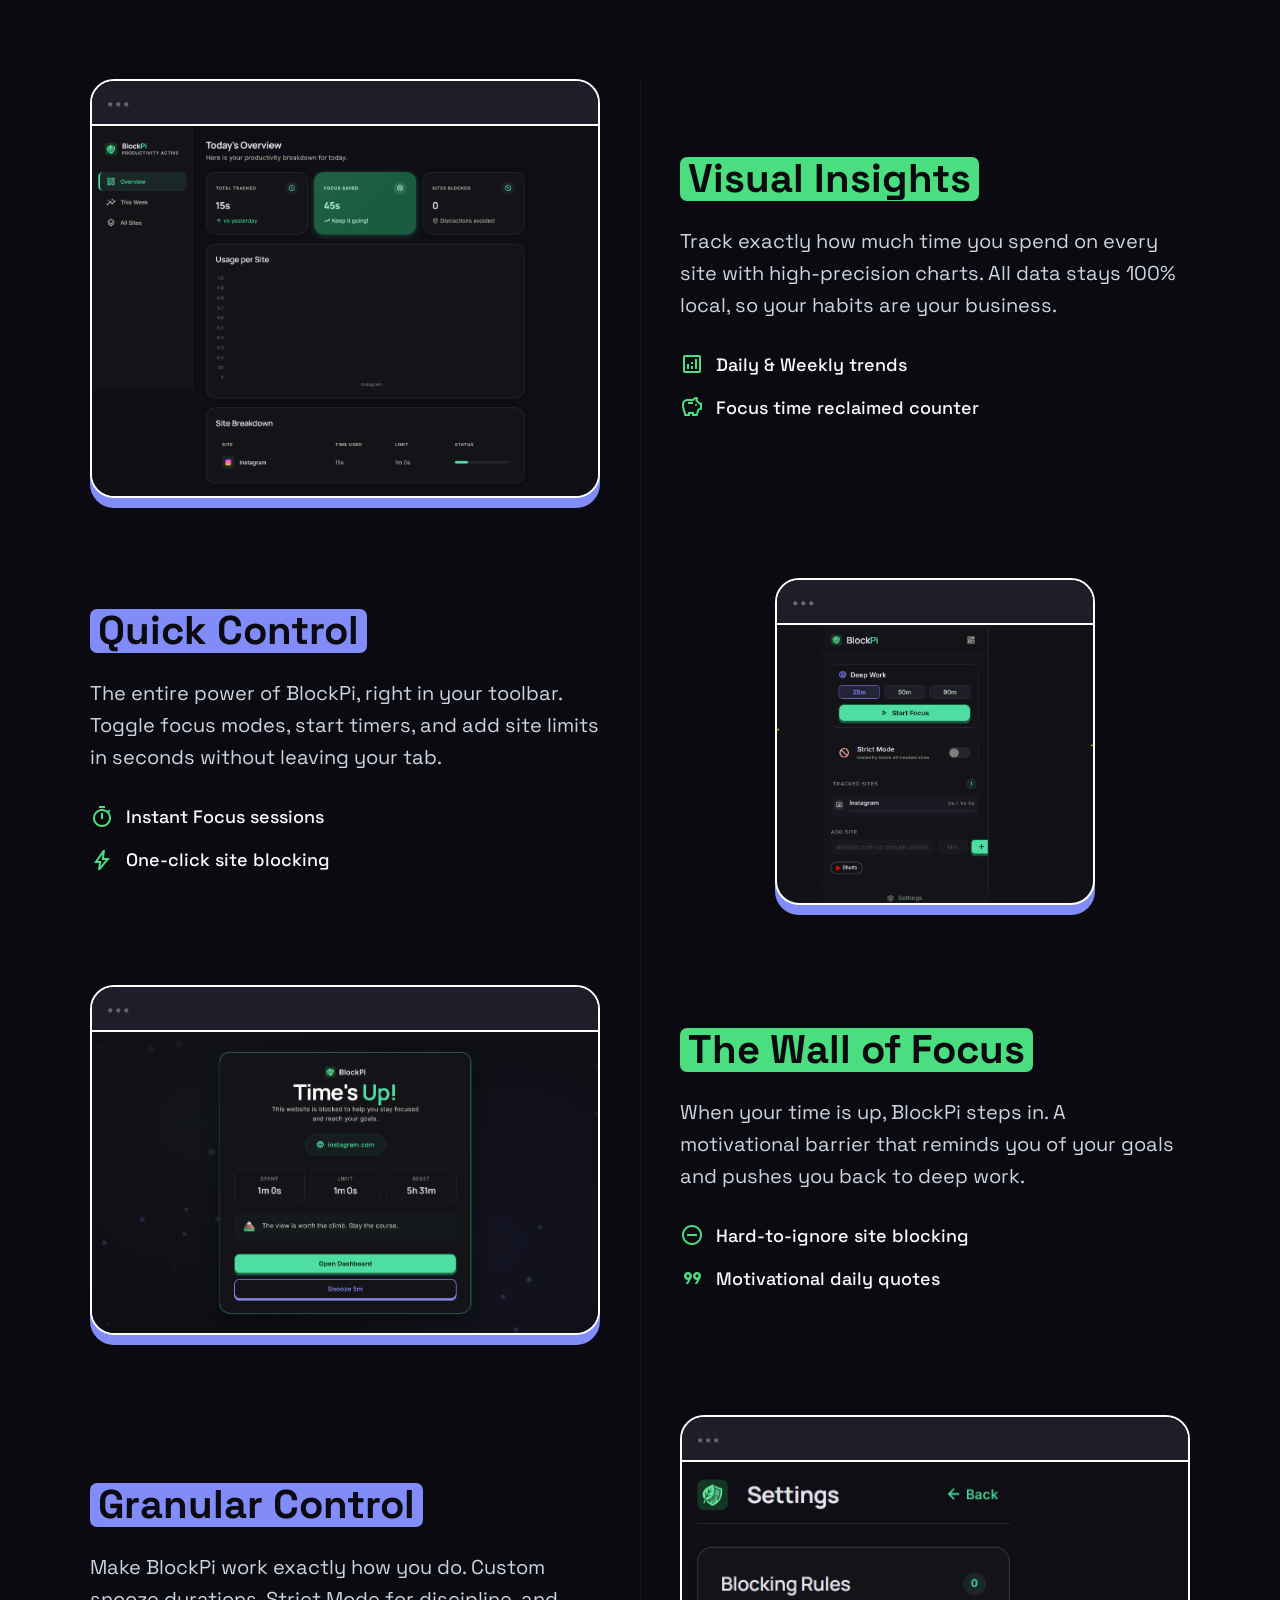
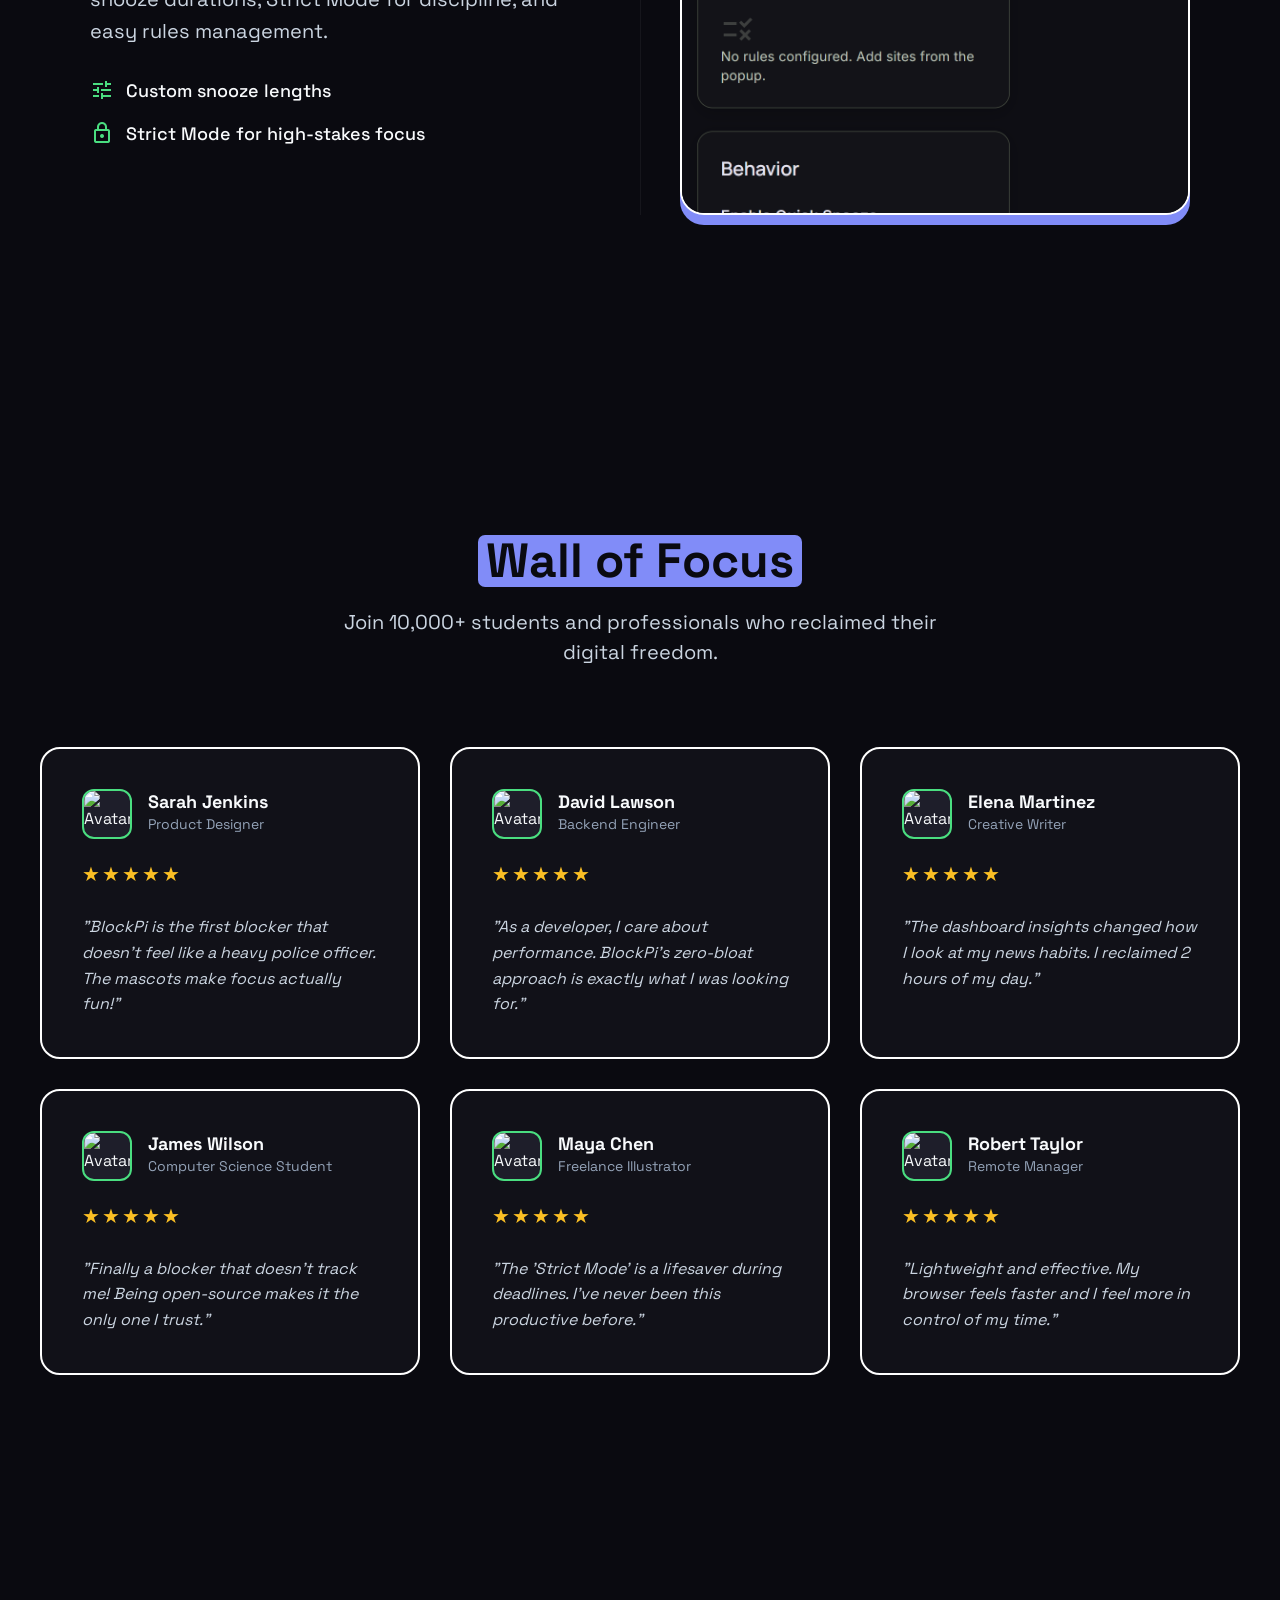
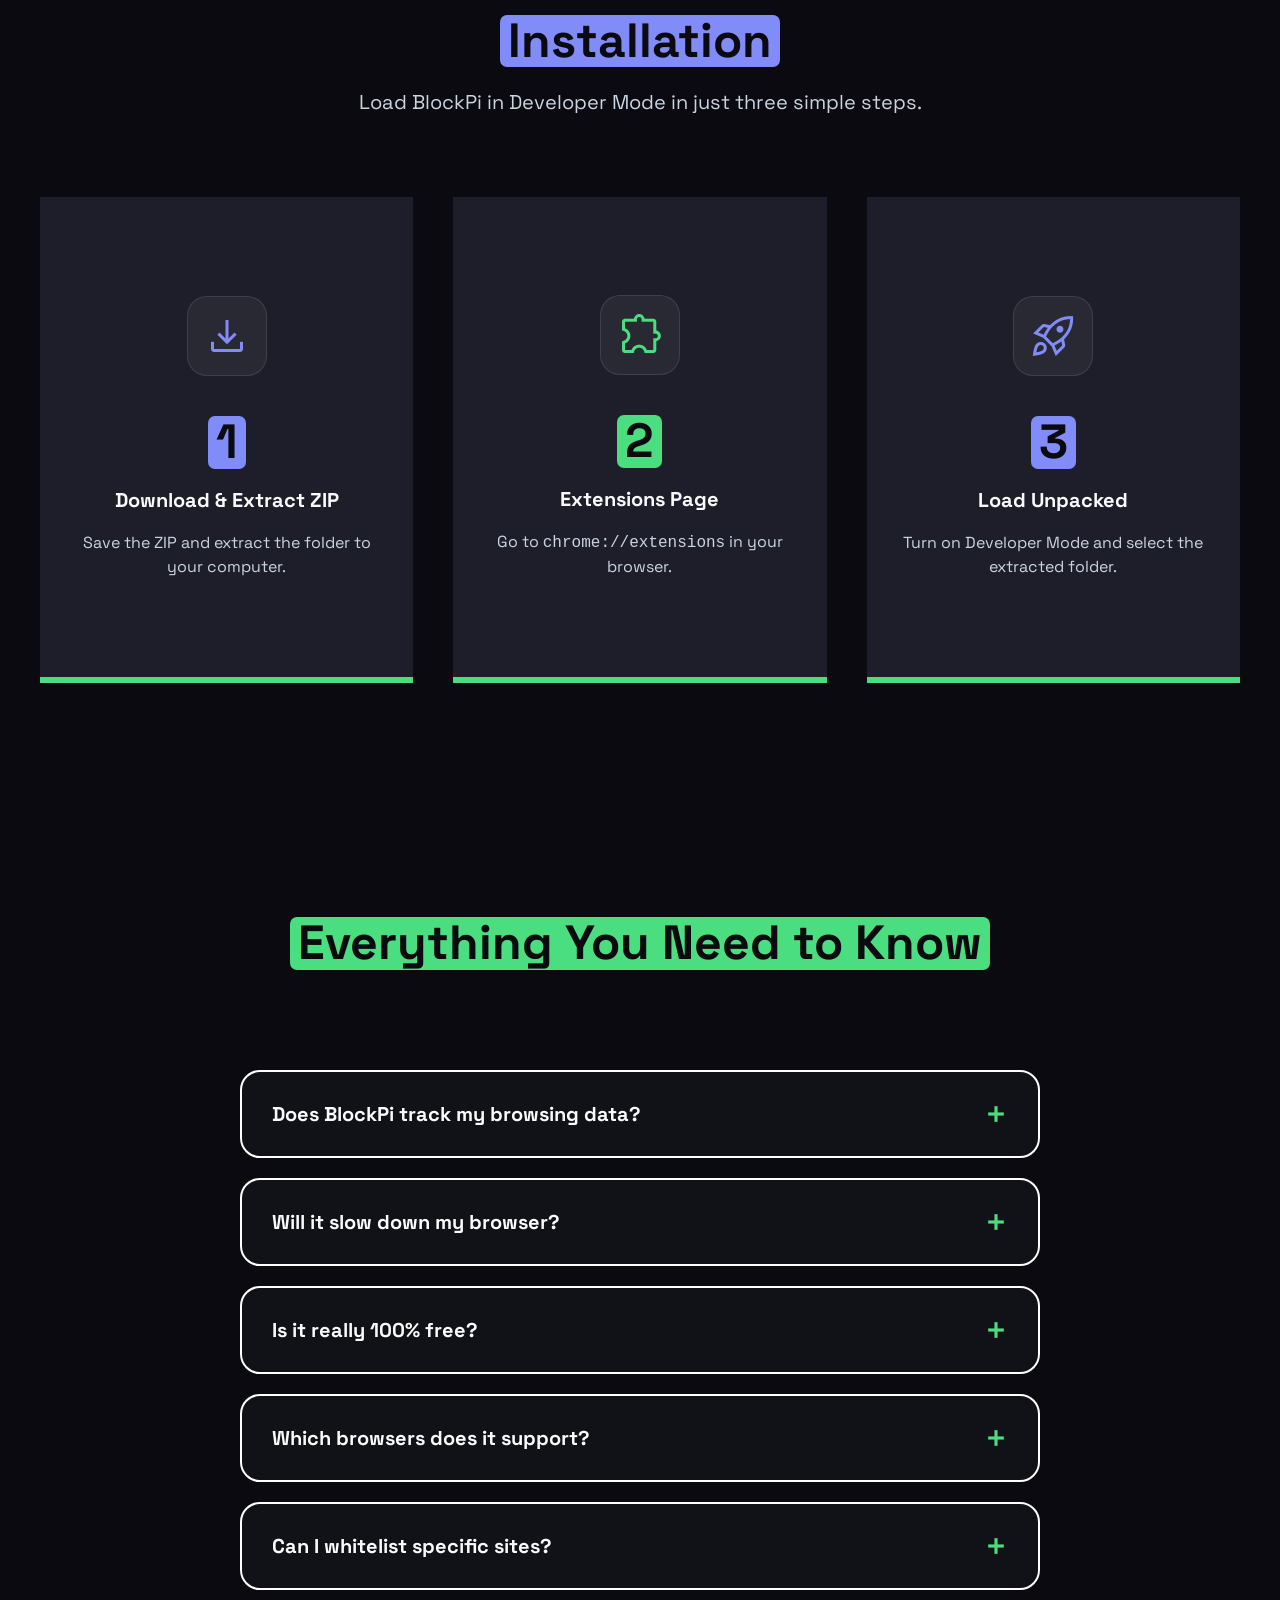
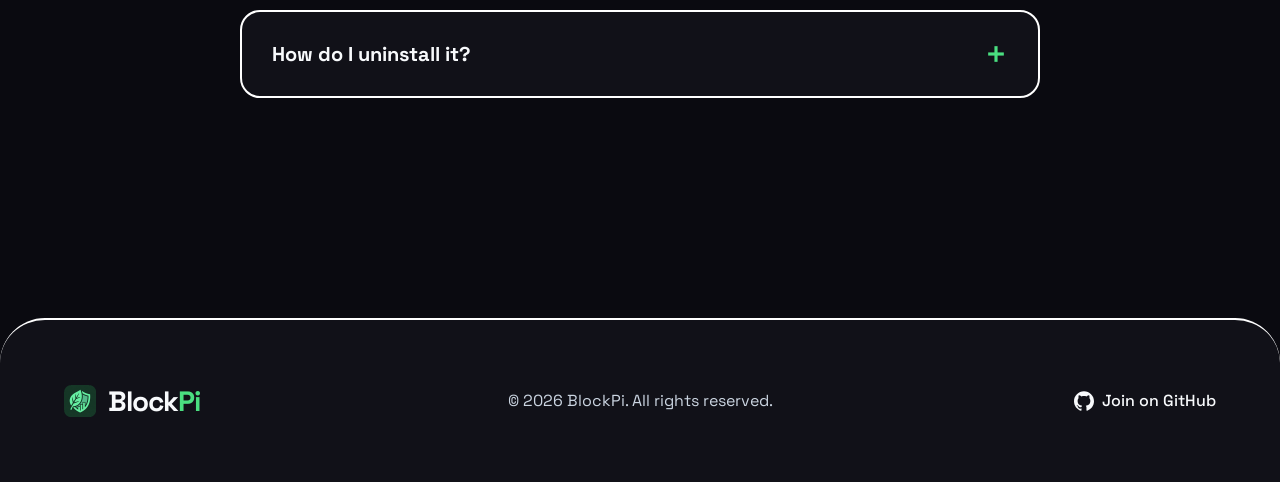
==== commit 542a1a42: "feat: add GitHub text label to navigation link and update icon size" ====
--- a/index.html
+++ b/index.html
@@ -27,7 +27,8 @@
         <a href="#install">Install</a>
         <a href="#faq">FAQ</a>
         <a href="https://github.com/ayush3739/BlockPi" target="_blank" class="nav-github-link" aria-label="GitHub Repository">
-          <svg viewBox="0 0 24 24" width="24" height="24" fill="currentColor"><path d="M12 .297c-6.63 0-12 5.373-12 12 0 5.303 3.438 9.8 8.205 11.385.6.113.82-.258.82-.577 0-.285-.01-1.04-.015-2.04-3.338.724-4.042-1.61-4.042-1.61C4.422 18.07 3.633 17.7 3.633 17.7c-1.087-.744.084-.729.084-.729 1.205.084 1.838 1.236 1.838 1.236 1.07 1.835 2.809 1.305 3.495.998.108-.776.417-1.305.76-1.605-2.665-.3-5.466-1.332-5.466-5.93 0-1.31.465-2.38 1.235-3.22-.135-.303-.54-1.523.105-3.176 0 0 1.005-.322 3.3 1.23.96-.267 1.98-.399 3-.405 1.02.006 2.04.138 3 .405 2.28-1.552 3.285-1.23 3.285-1.23.645 1.653.24 2.873.12 3.176.765.84 1.23 1.91 1.23 3.22 0 4.61-2.805 5.625-5.475 5.92.43.372.823 1.102.823 2.222 0 1.606-.015 2.896-.015 3.286 0 .315.21.69.825.57C20.565 22.092 24 17.592 24 12.297c0-6.627-5.373-12-12-12"/></svg>
+          <svg viewBox="0 0 24 24" width="20" height="20" fill="currentColor"><path d="M12 .297c-6.63 0-12 5.373-12 12 0 5.303 3.438 9.8 8.205 11.385.6.113.82-.258.82-.577 0-.285-.01-1.04-.015-2.04-3.338.724-4.042-1.61-4.042-1.61C4.422 18.07 3.633 17.7 3.633 17.7c-1.087-.744.084-.729.084-.729 1.205.084 1.838 1.236 1.838 1.236 1.07 1.835 2.809 1.305 3.495.998.108-.776.417-1.305.76-1.605-2.665-.3-5.466-1.332-5.466-5.93 0-1.31.465-2.38 1.235-3.22-.135-.303-.54-1.523.105-3.176 0 0 1.005-.322 3.3 1.23.96-.267 1.98-.399 3-.405 1.02.006 2.04.138 3 .405 2.28-1.552 3.285-1.23 3.285-1.23.645 1.653.24 2.873.12 3.176.765.84 1.23 1.91 1.23 3.22 0 4.61-2.805 5.625-5.475 5.92.43.372.823 1.102.823 2.222 0 1.606-.015 2.896-.015 3.286 0 .315.21.69.825.57C20.565 22.092 24 17.592 24 12.297c0-6.627-5.373-12-12-12"/></svg>
+          <span class="nav-github-text">GitHub</span>
         </a>
       </div>
       <a href="https://github.com/ayush3739/BlockPi/releases/download/v1.0.0/BlockPi.zip" class="neo-btn-outline neo-btn-nav">Get BlockPi Free</a>
--- a/style.css
+++ b/style.css
@@ -186,8 +186,15 @@
 .nav-github-link {
   display: flex;
   align-items: center;
+  gap: 8px;
   color: var(--text-main);
   transition: color 0.2s, transform 0.2s;
+  font-size: 18px;
+  font-weight: 500;
+}
+
+.nav-github-link svg {
+  flex-shrink: 0;
 }
 
 .nav-github-link:hover {
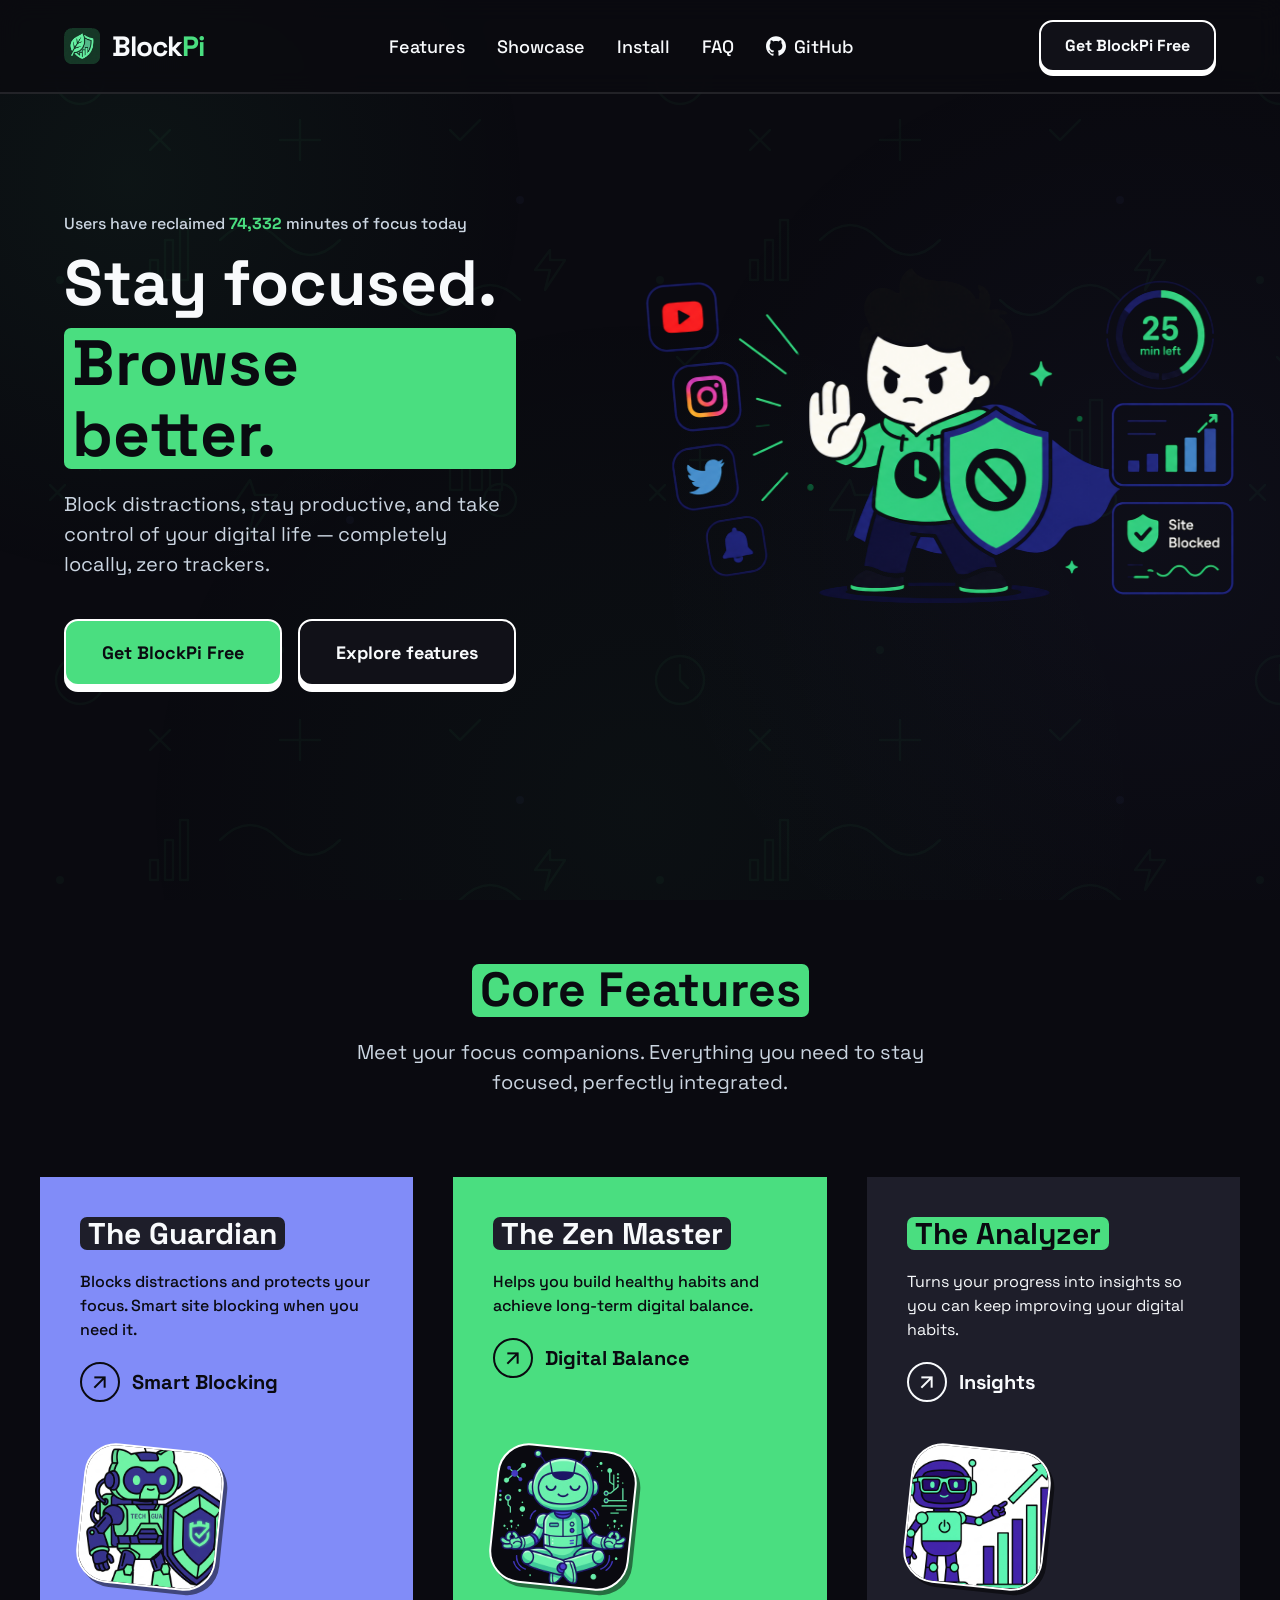
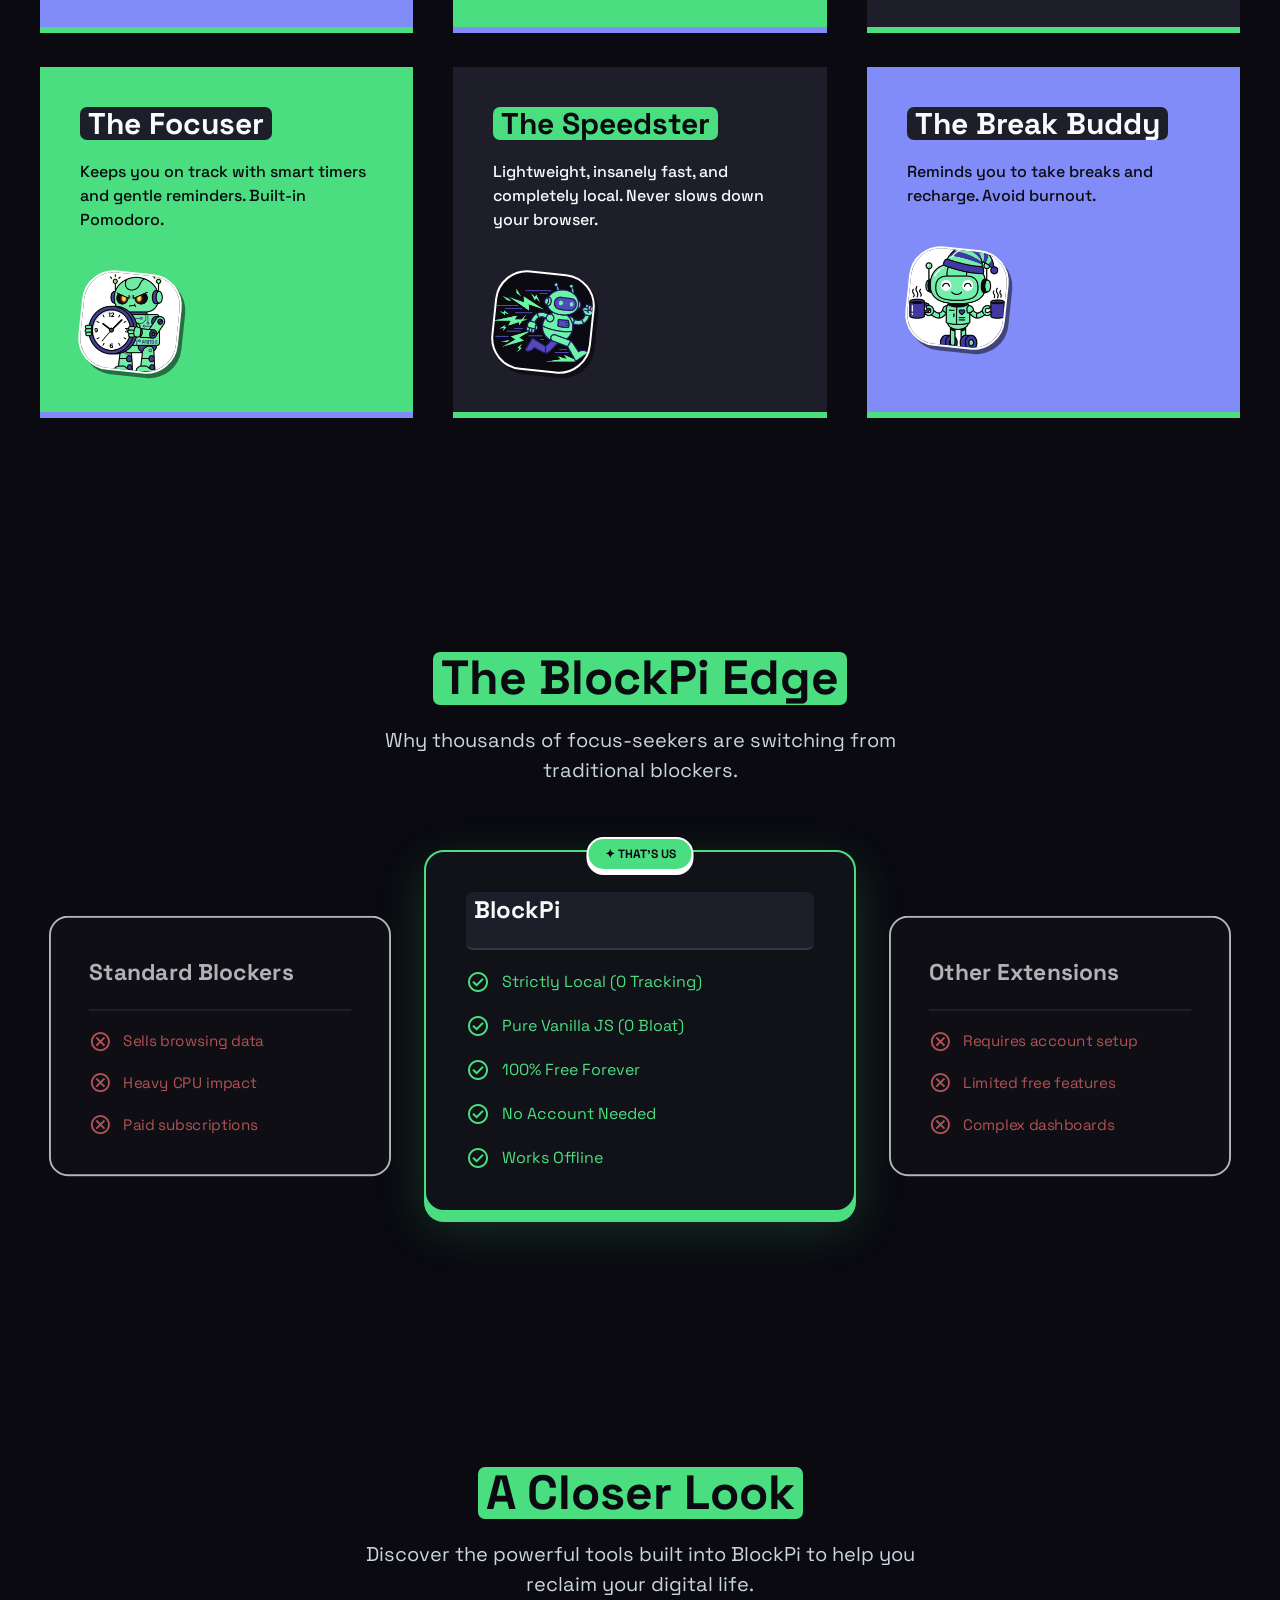
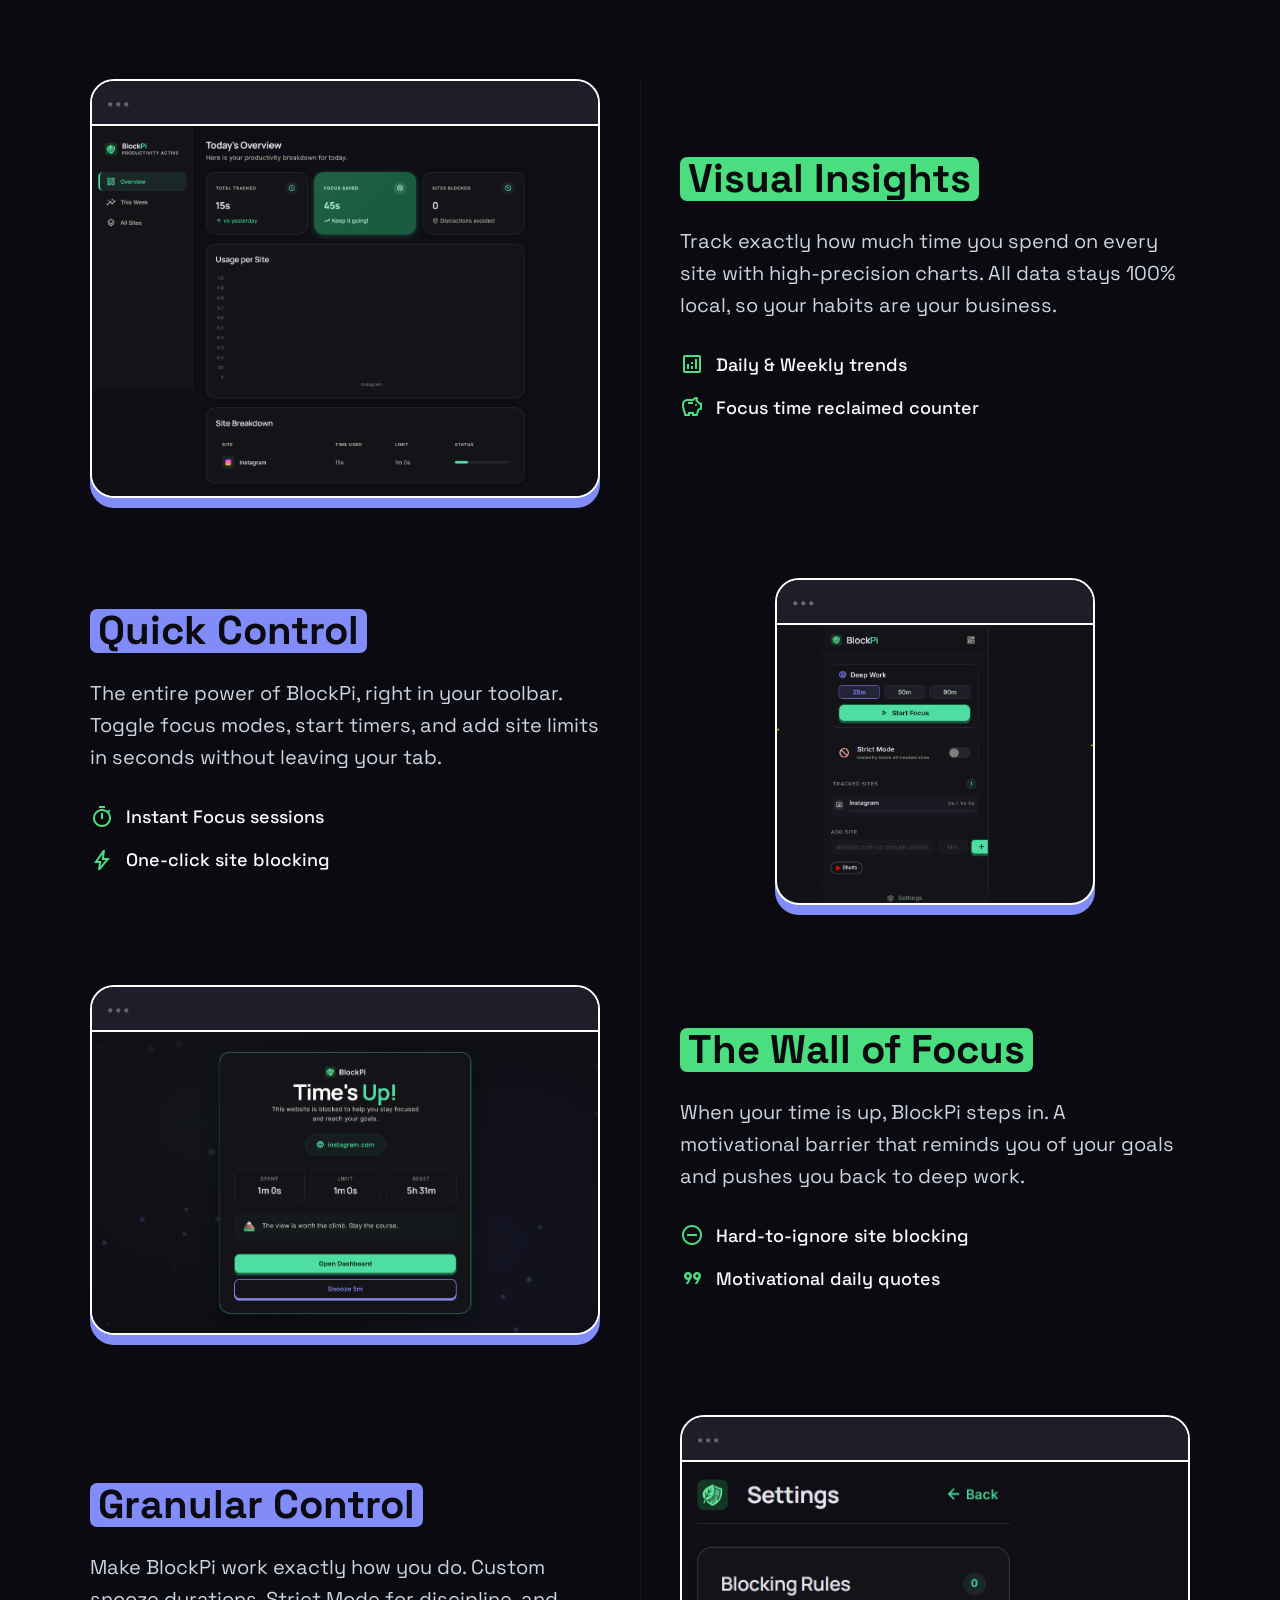
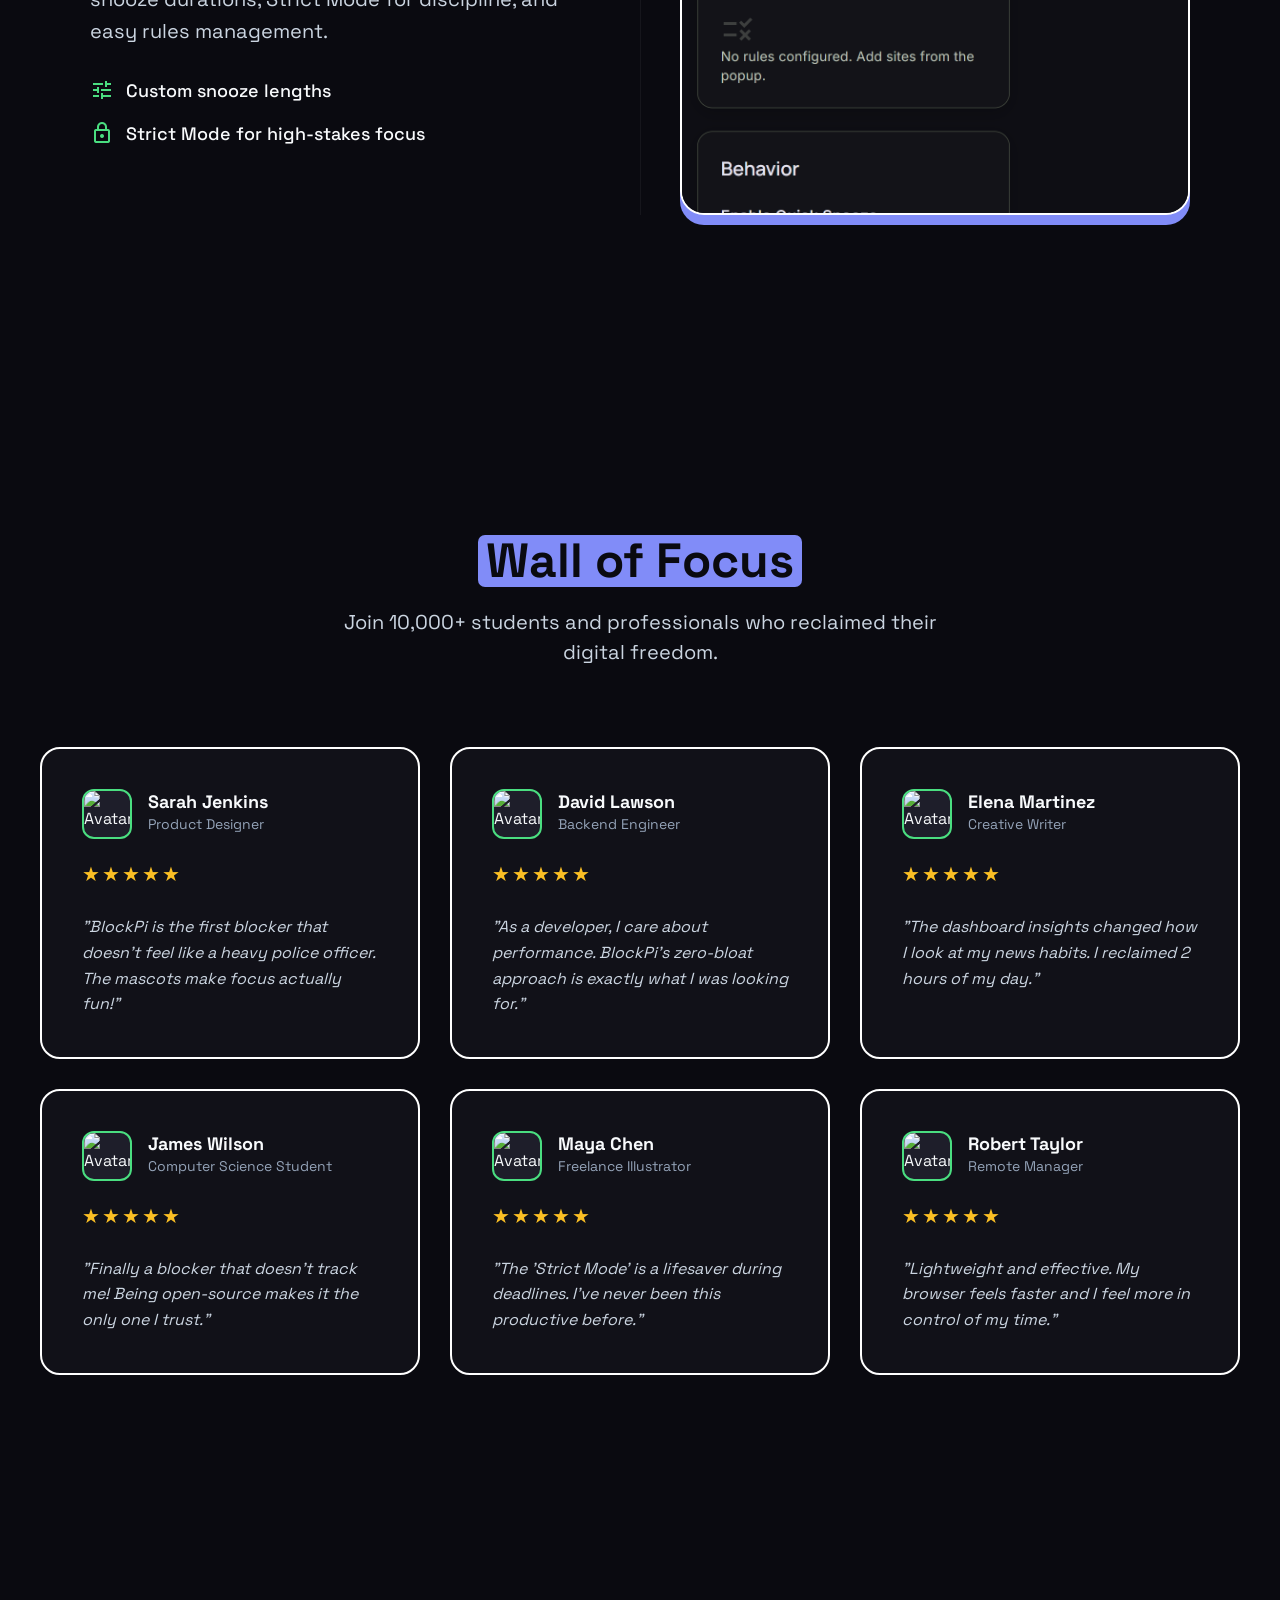
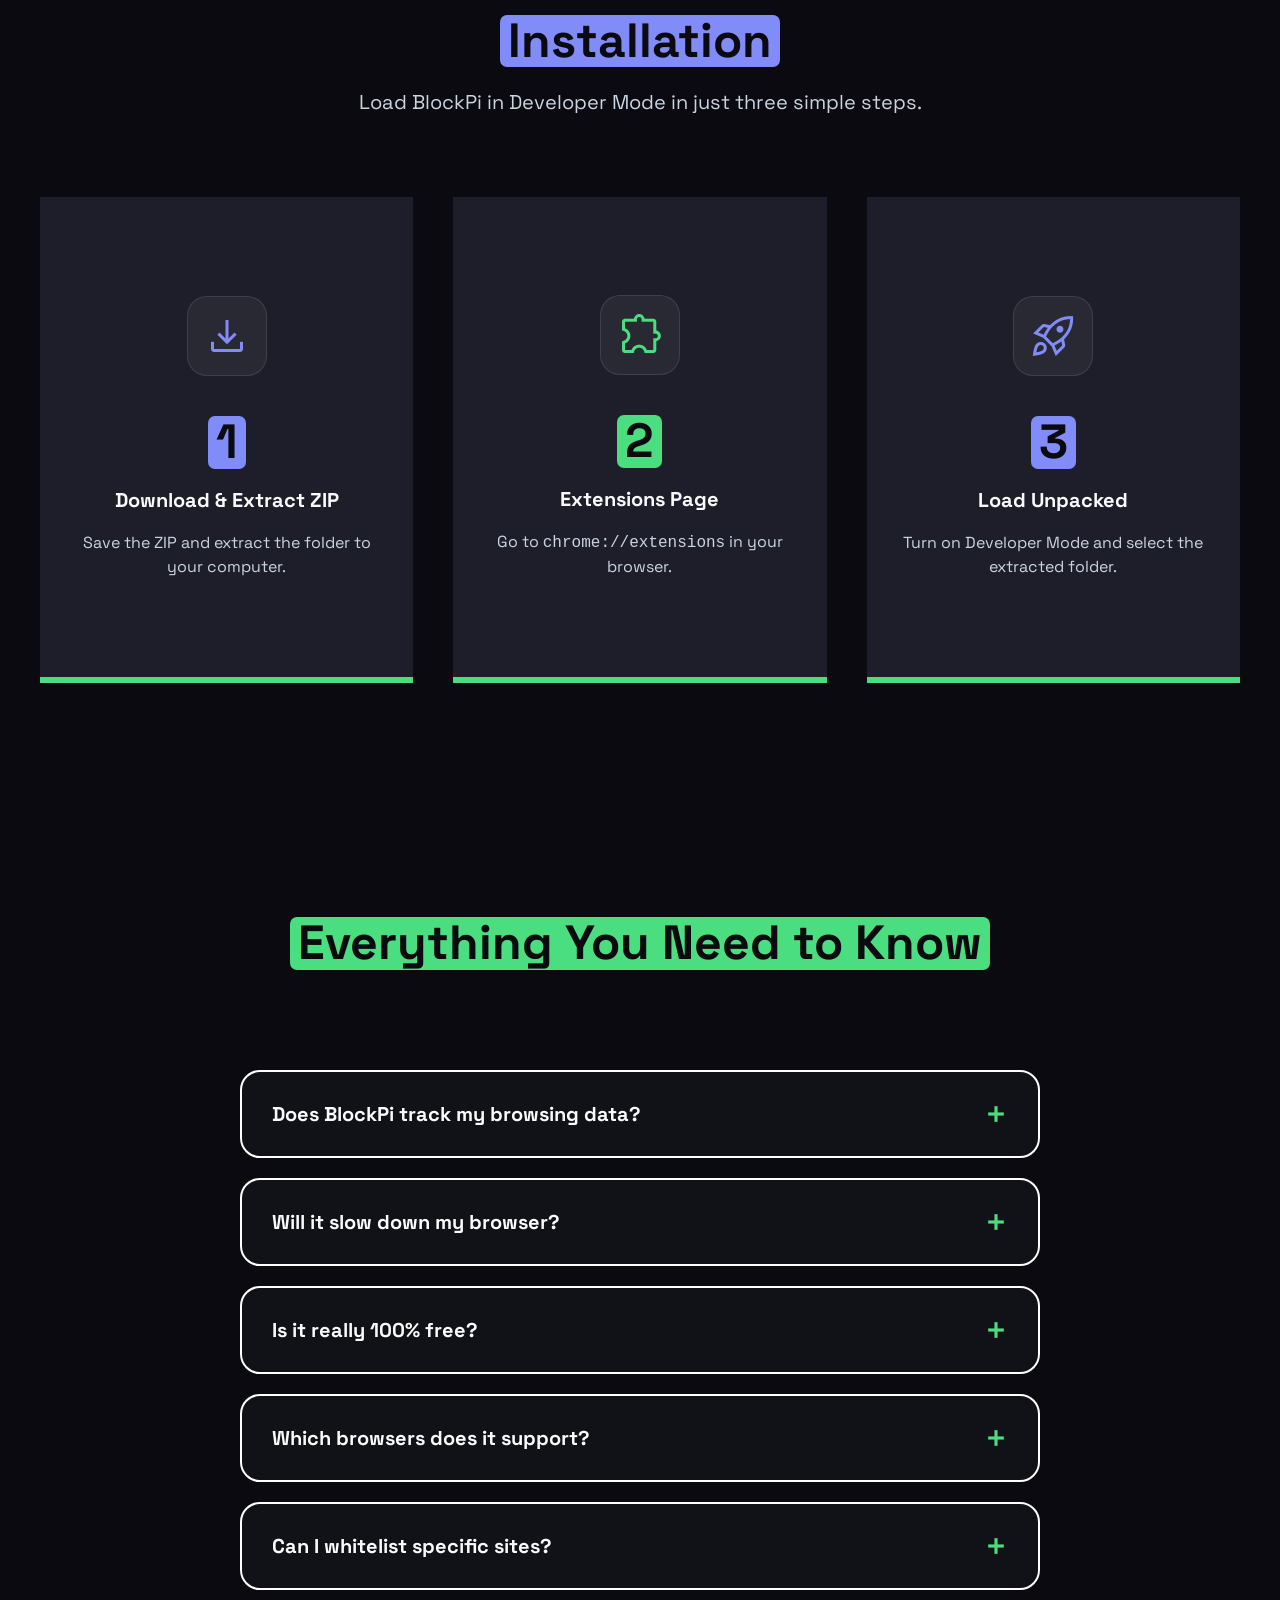
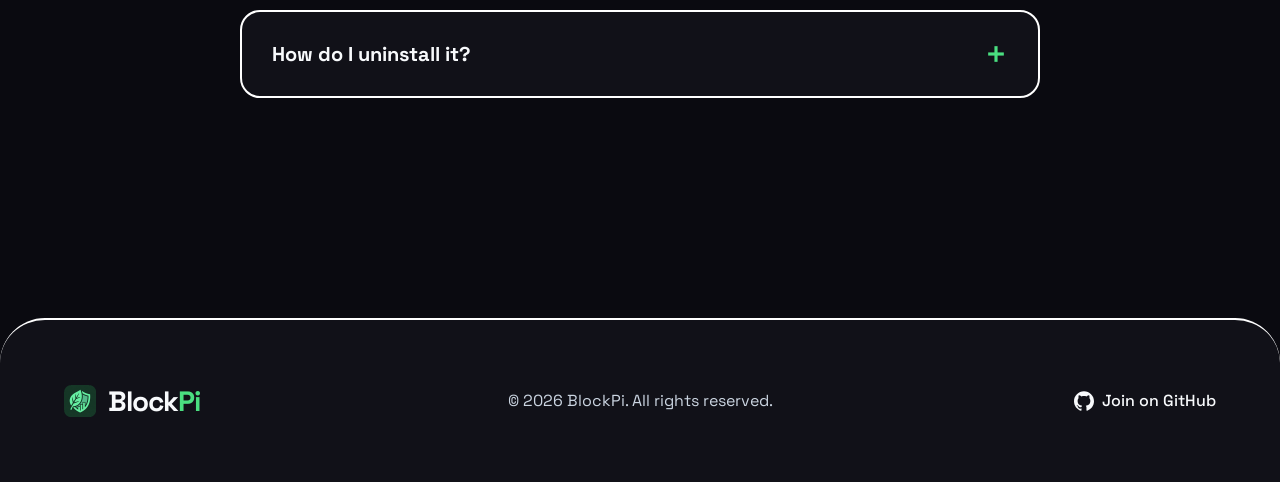
==== commit 083515d1: "feat: add Umami analytics tracking and rename navigation link to showcase" ====
--- a/index.html
+++ b/index.html
@@ -10,6 +10,7 @@
   <!-- Google Material Symbols -->
   <link rel="stylesheet"
     href="https://fonts.googleapis.com/css2?family=Material+Symbols+Outlined:opsz,wght,FILL,GRAD@20..48,100..700,0..1,-50..200" />
+  <script defer src="https://cloud.umami.is/script.js" data-website-id="4c2bf85d-8e5a-41c9-9310-b9693fc7922f"></script>
 </head>
 
 <body>
@@ -23,7 +24,7 @@
       </a>
       <div class="nav-links">
         <a href="#features">Features</a>
-        <a href="#showcase">Inside</a>
+        <a href="#showcase">Showcase</a>
         <a href="#install">Install</a>
         <a href="#faq">FAQ</a>
         <a href="https://github.com/ayush3739/BlockPi" target="_blank" class="nav-github-link" aria-label="GitHub Repository">
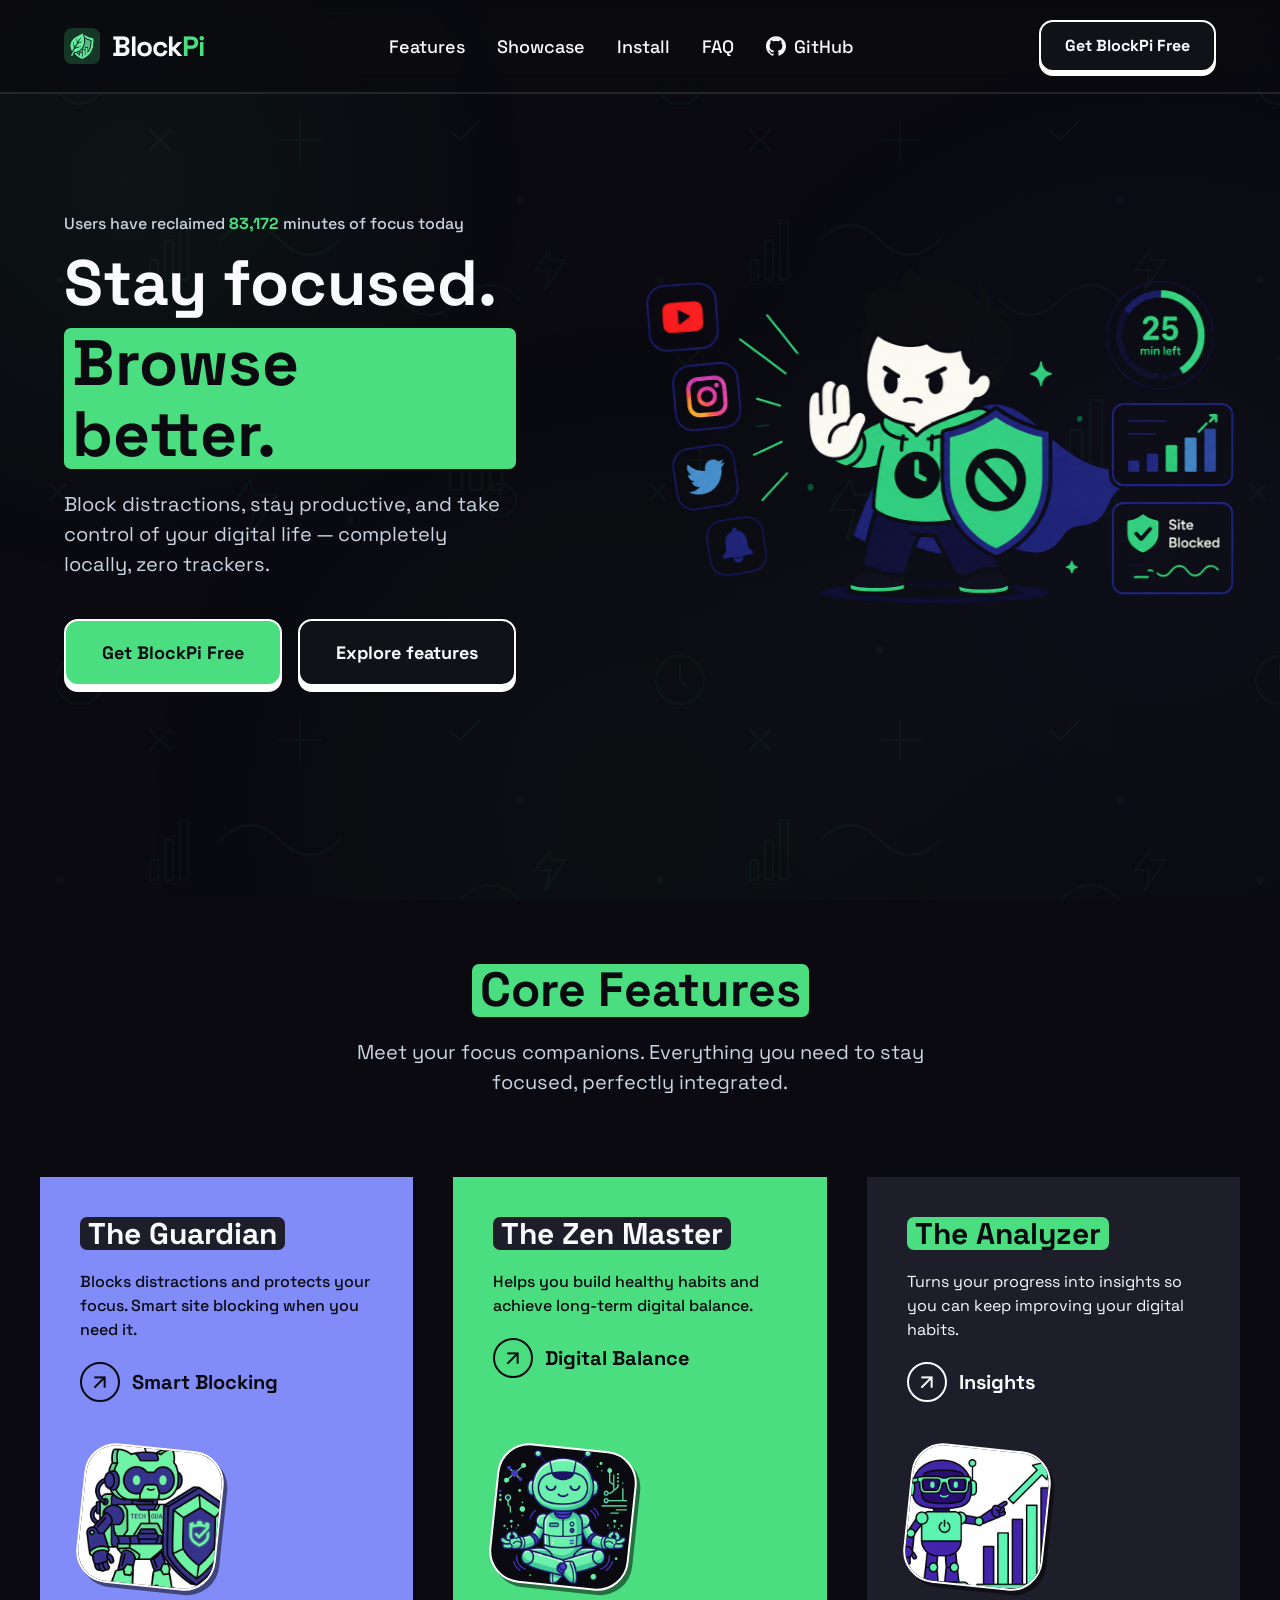
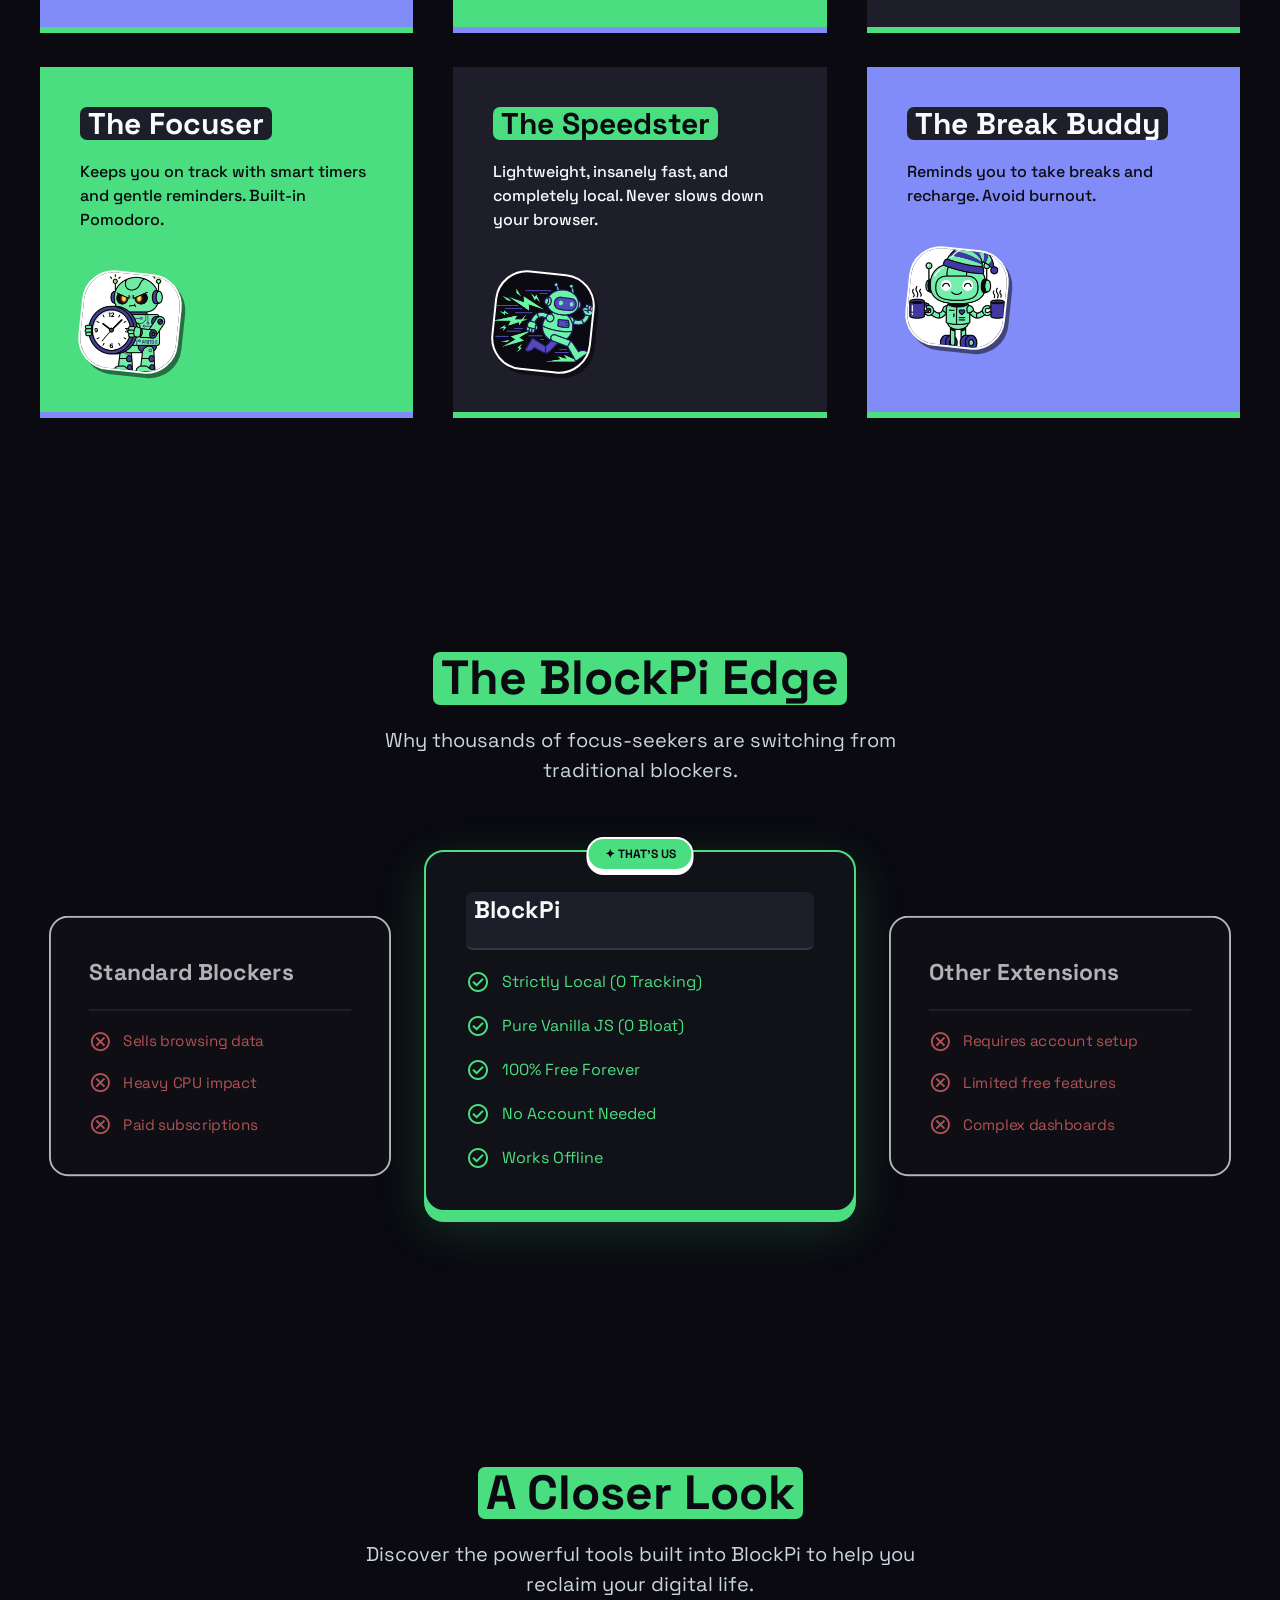
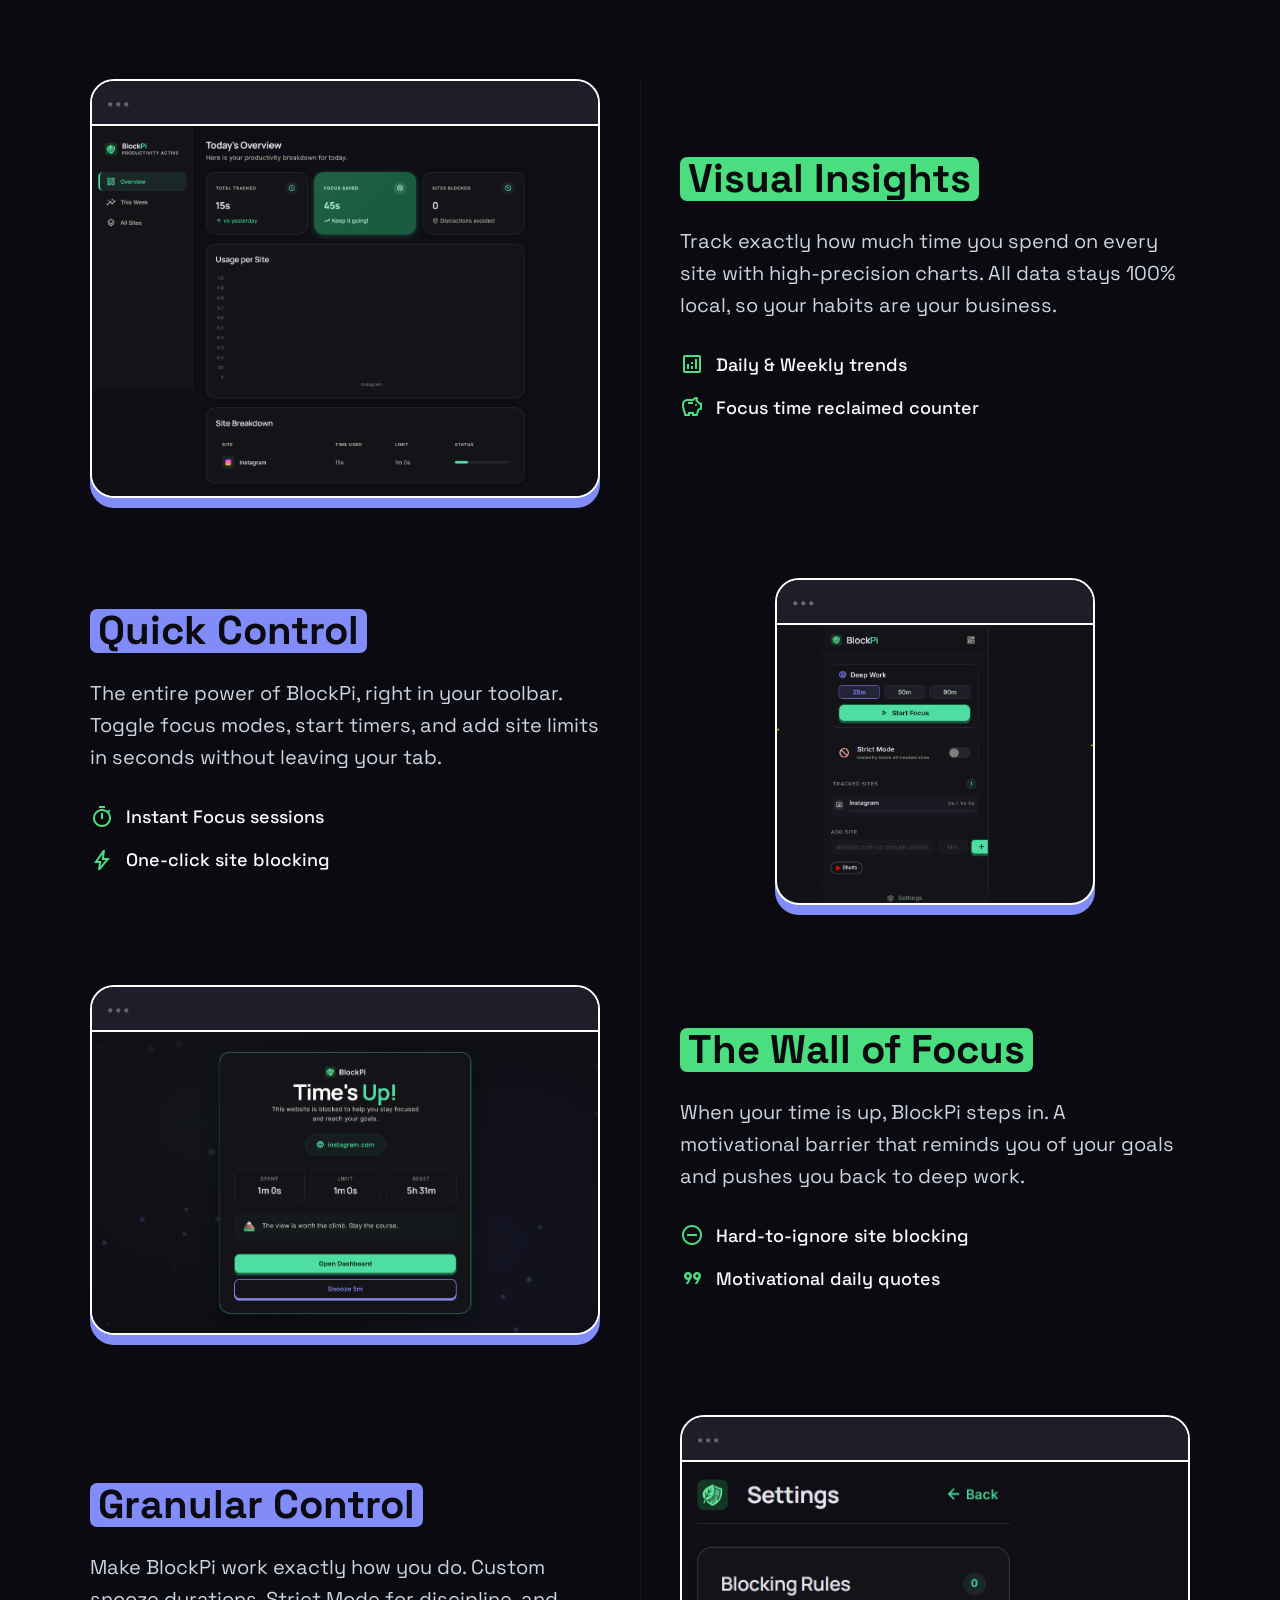
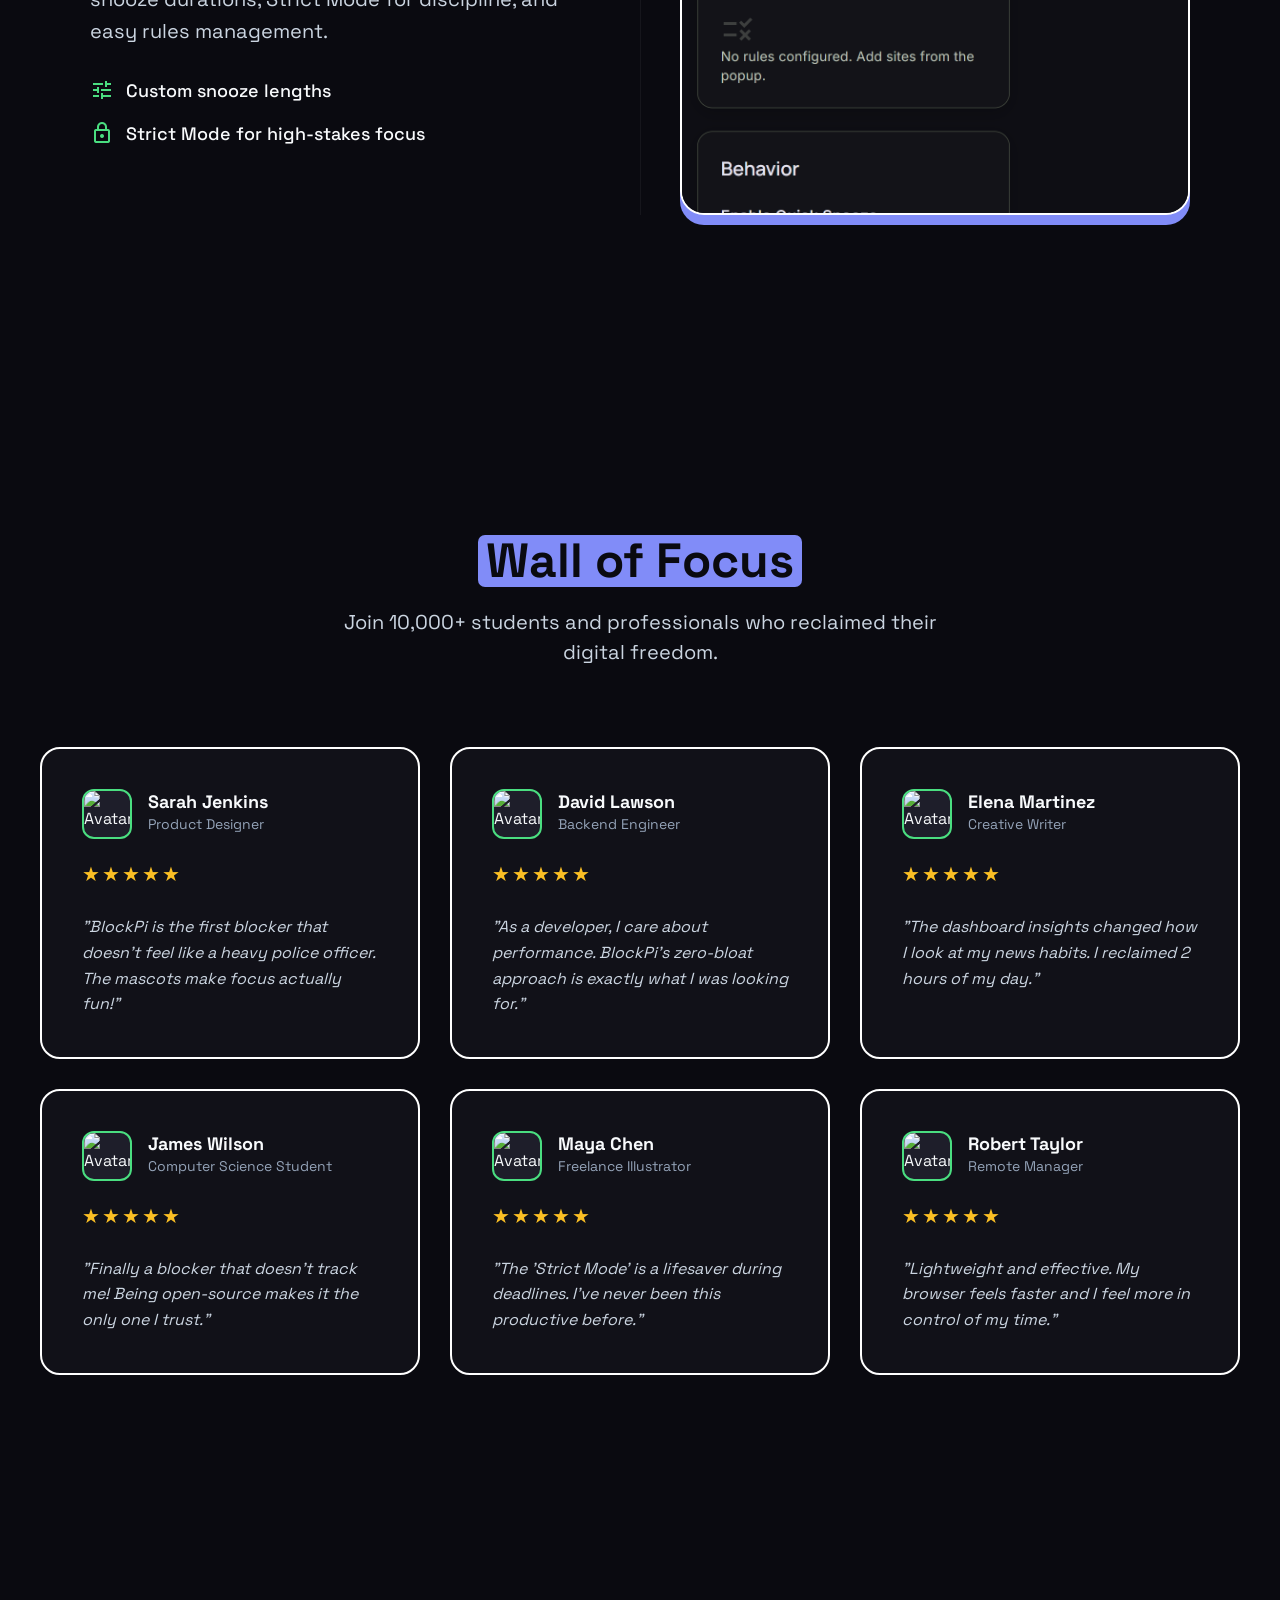
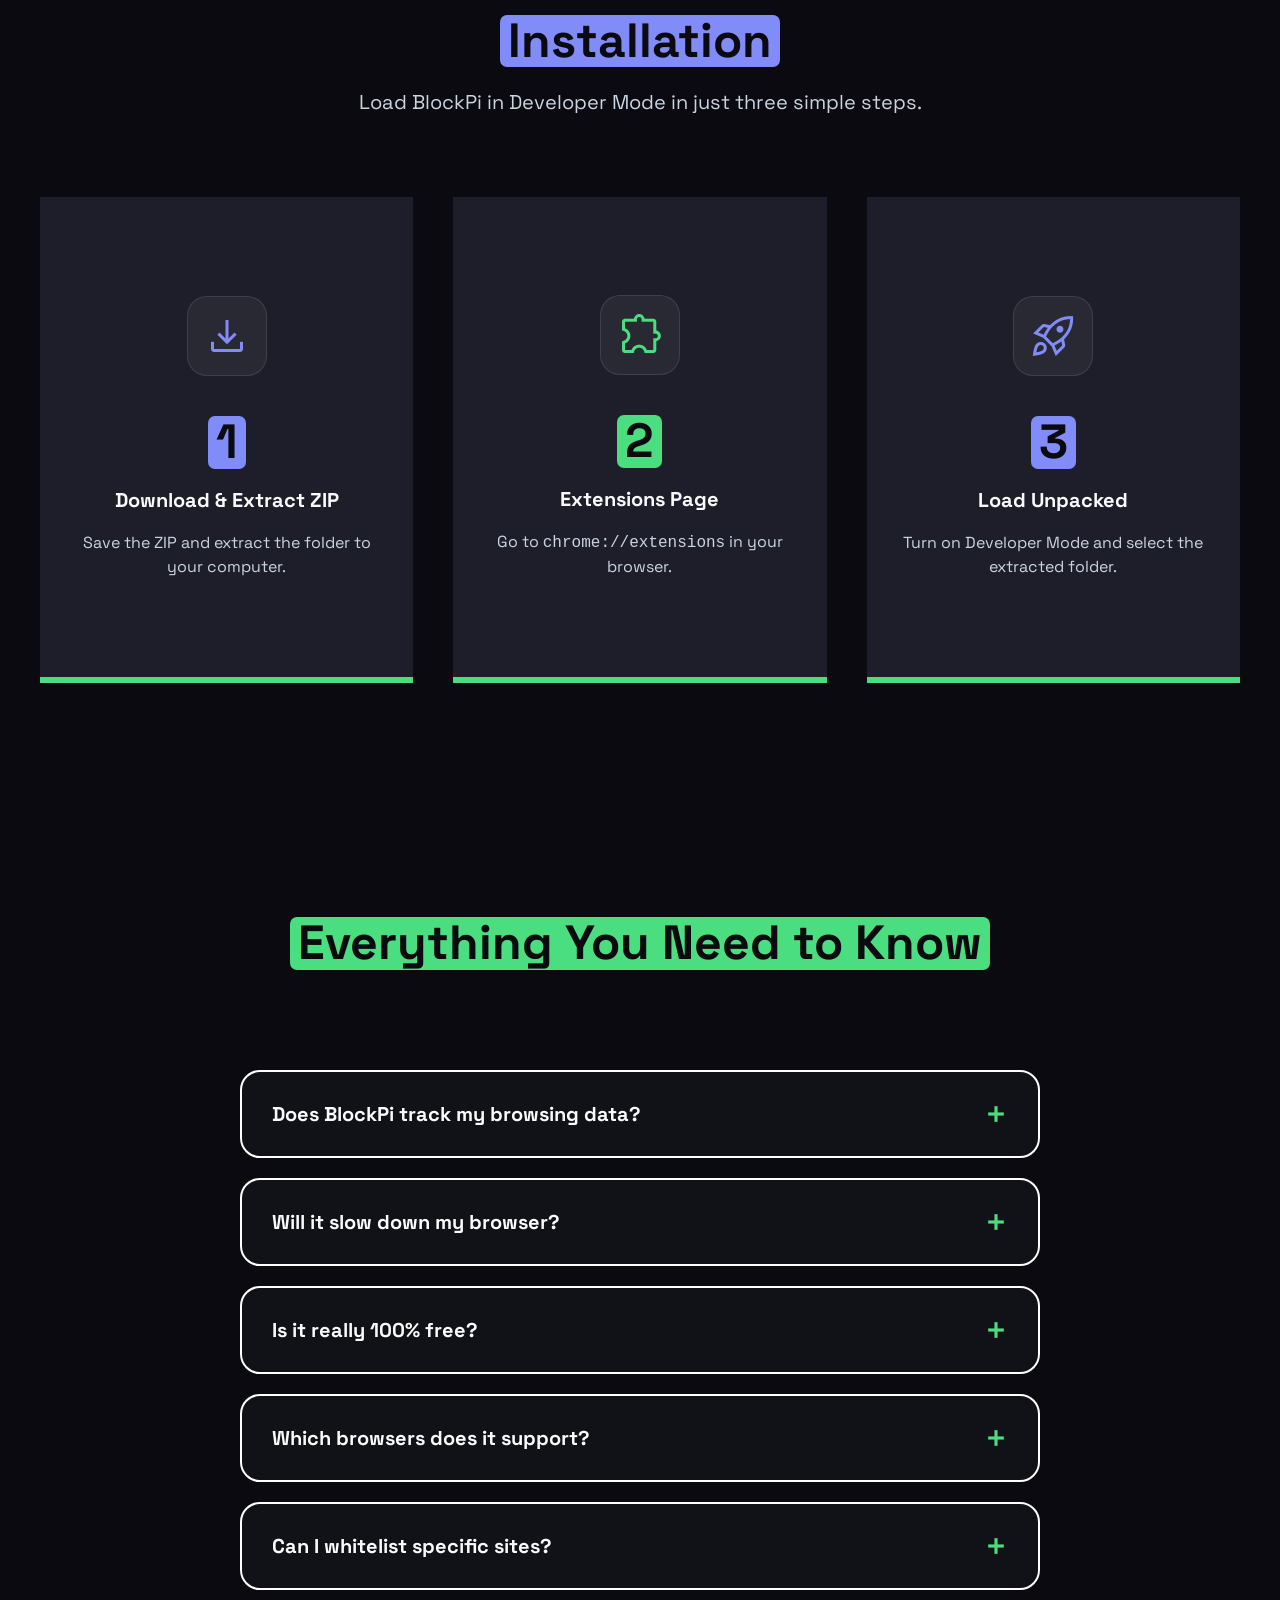
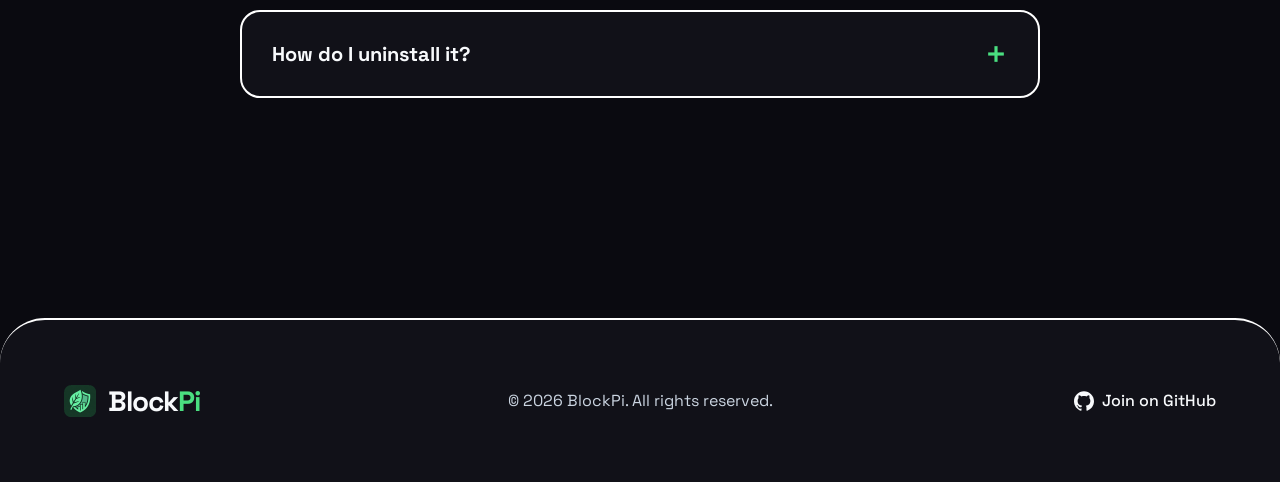
==== commit ac72f7ad: "feat: add umami event tracking to download buttons in landing page" ====
--- a/index.html
+++ b/index.html
@@ -32,7 +32,7 @@
           <span class="nav-github-text">GitHub</span>
         </a>
       </div>
-      <a href="https://github.com/ayush3739/BlockPi/releases/download/v1.0.0/BlockPi.zip" class="neo-btn-outline neo-btn-nav">Get BlockPi Free</a>
+      <a href="https://github.com/ayush3739/BlockPi/releases/download/v1.0.0/BlockPi.zip" class="neo-btn-outline neo-btn-nav" data-umami-event="Download Click">Get BlockPi Free</a>
     </div>
   </nav>
 
@@ -52,7 +52,7 @@
       </p>
 
       <div class="actions">
-        <a href="https://github.com/ayush3739/BlockPi/releases/download/v1.0.0/BlockPi.zip" class="neo-btn">Get BlockPi Free</a>
+        <a href="https://github.com/ayush3739/BlockPi/releases/download/v1.0.0/BlockPi.zip" class="neo-btn" data-umami-event="Download Click">Get BlockPi Free</a>
         <a href="#features" class="neo-btn-outline">Explore features</a>
       </div>
     </div>
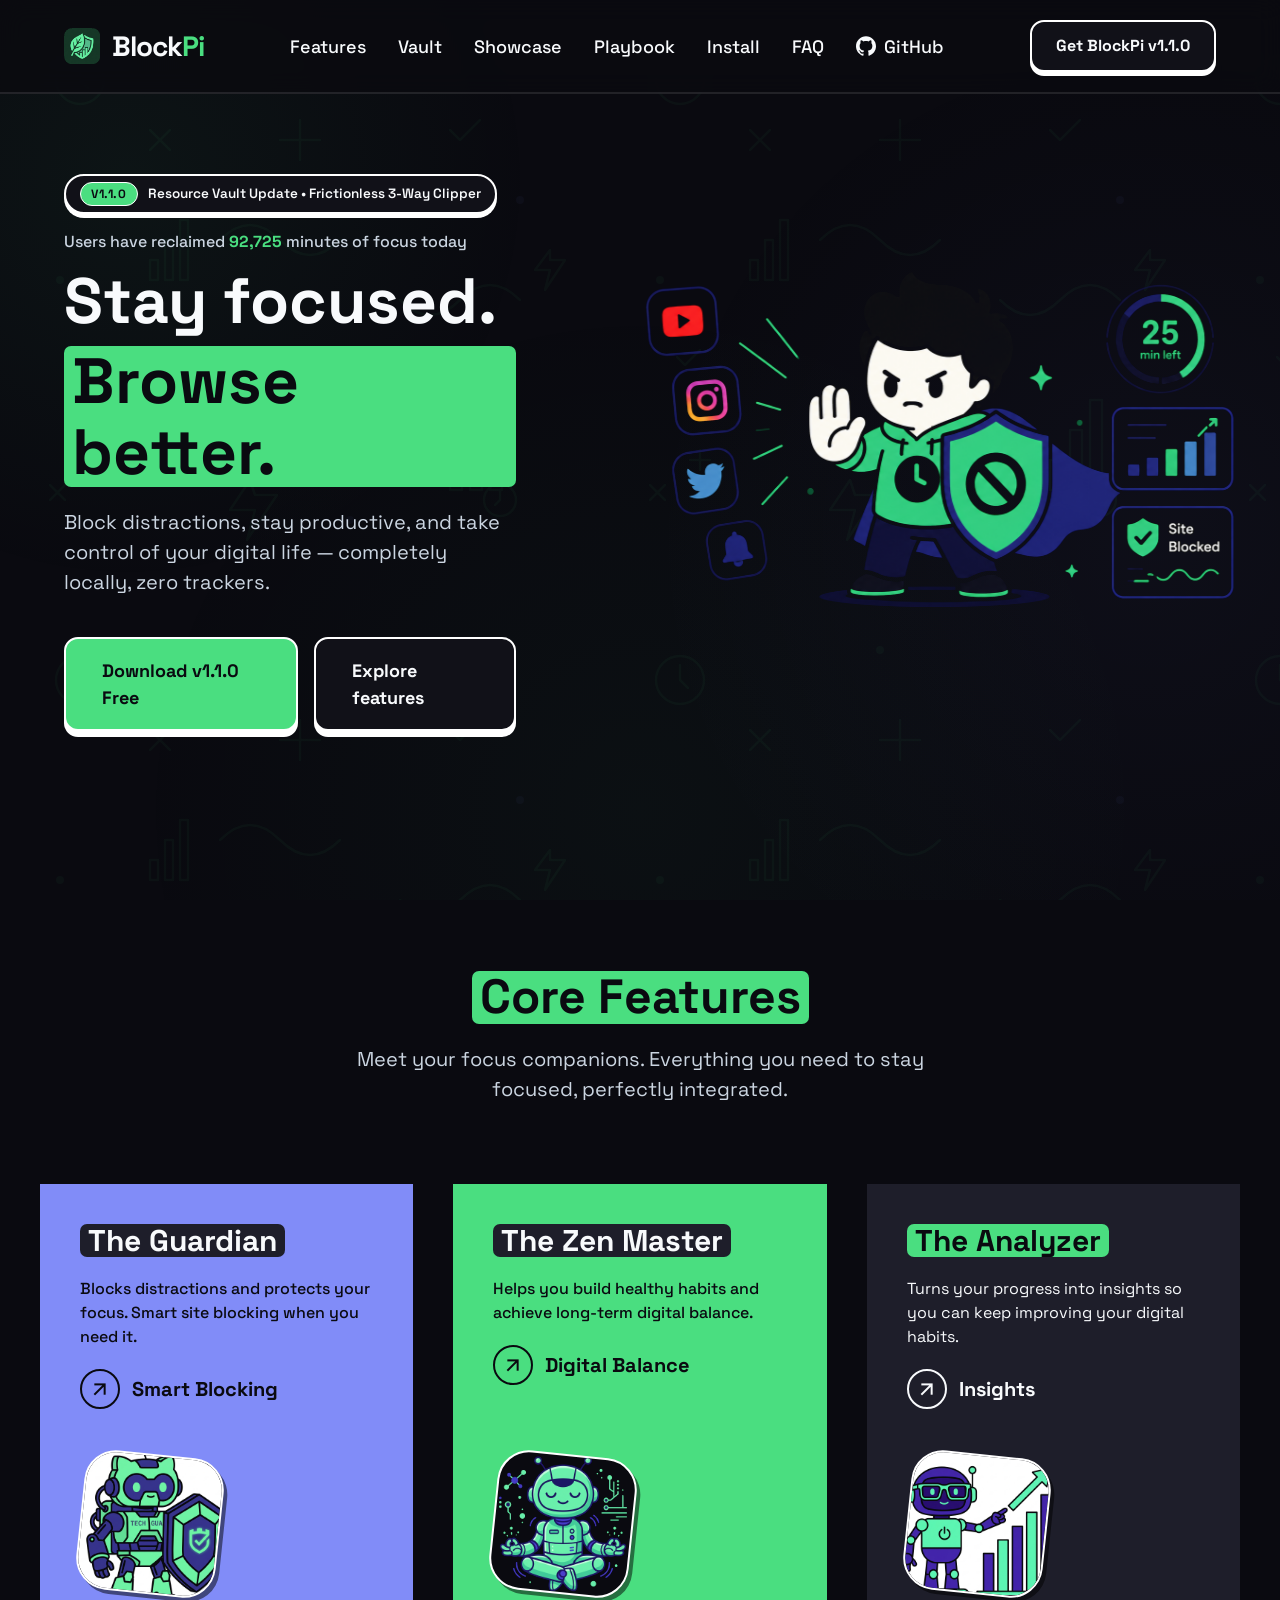
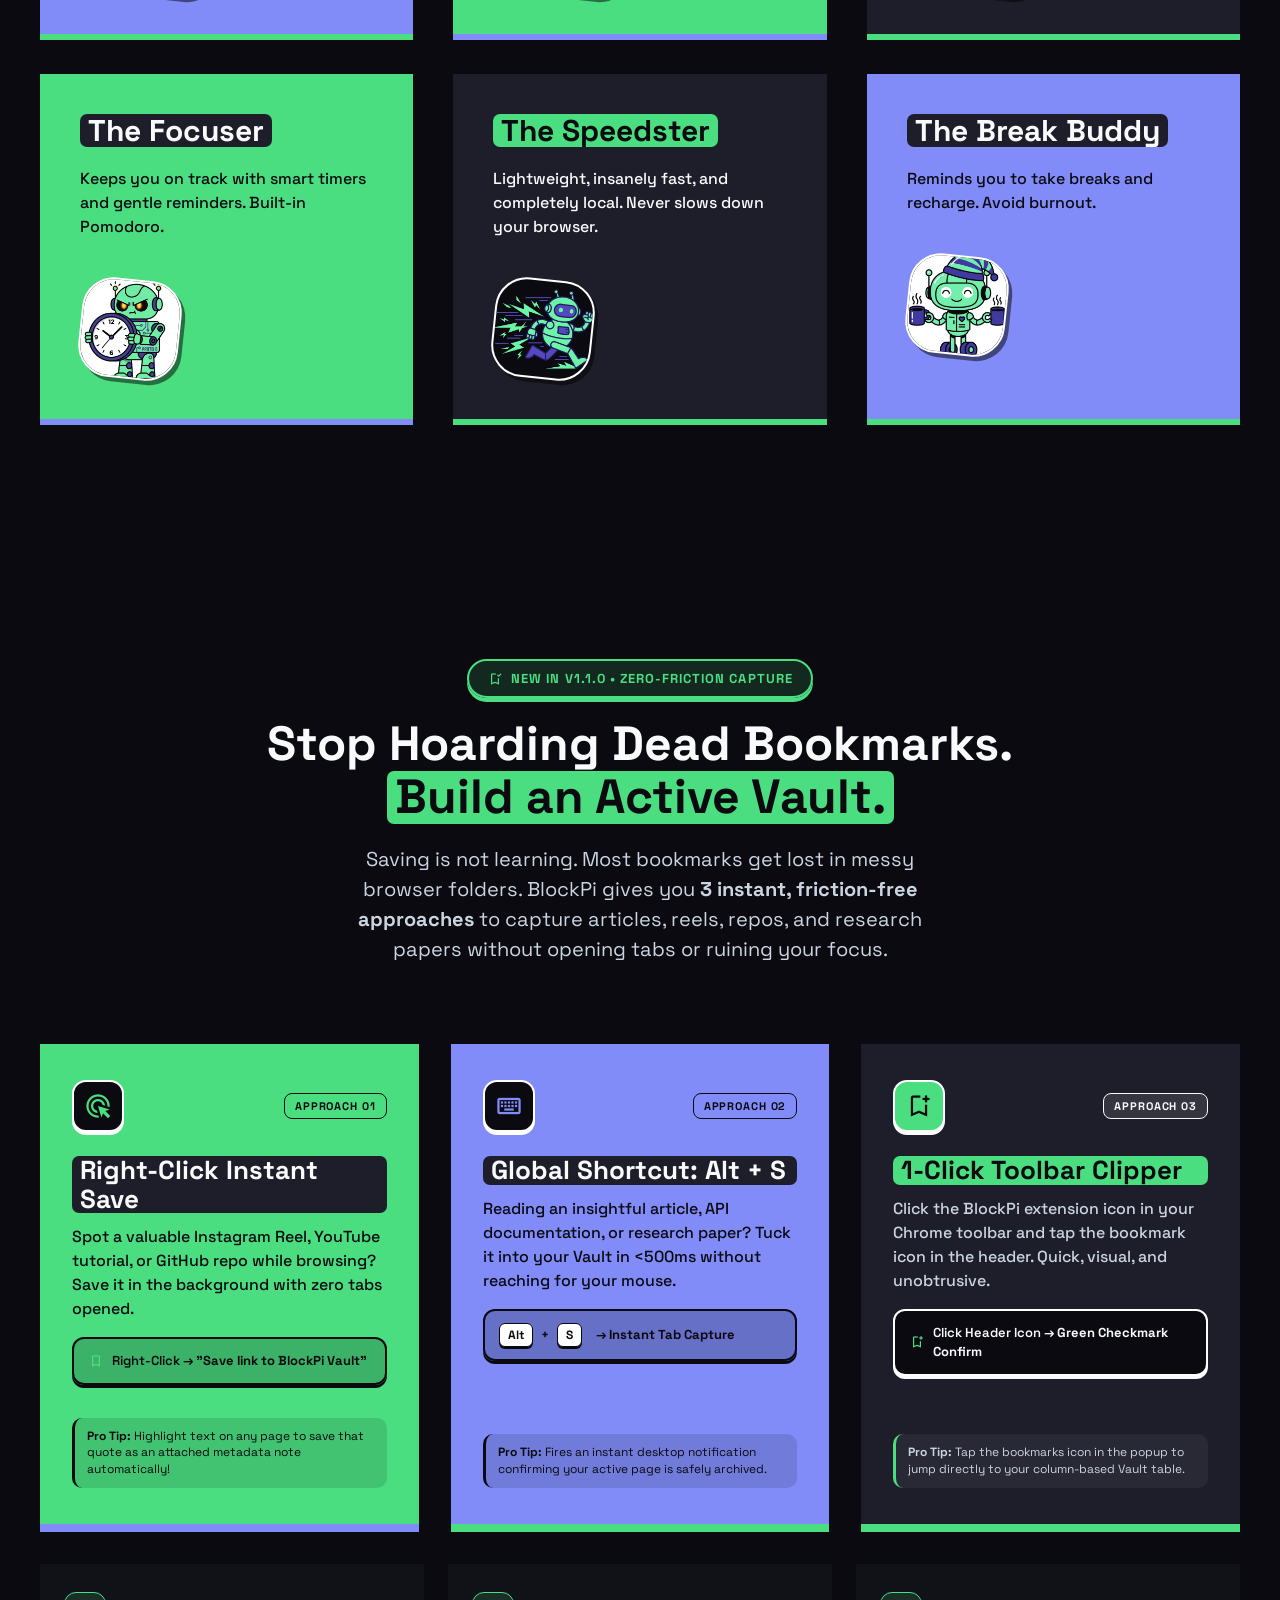
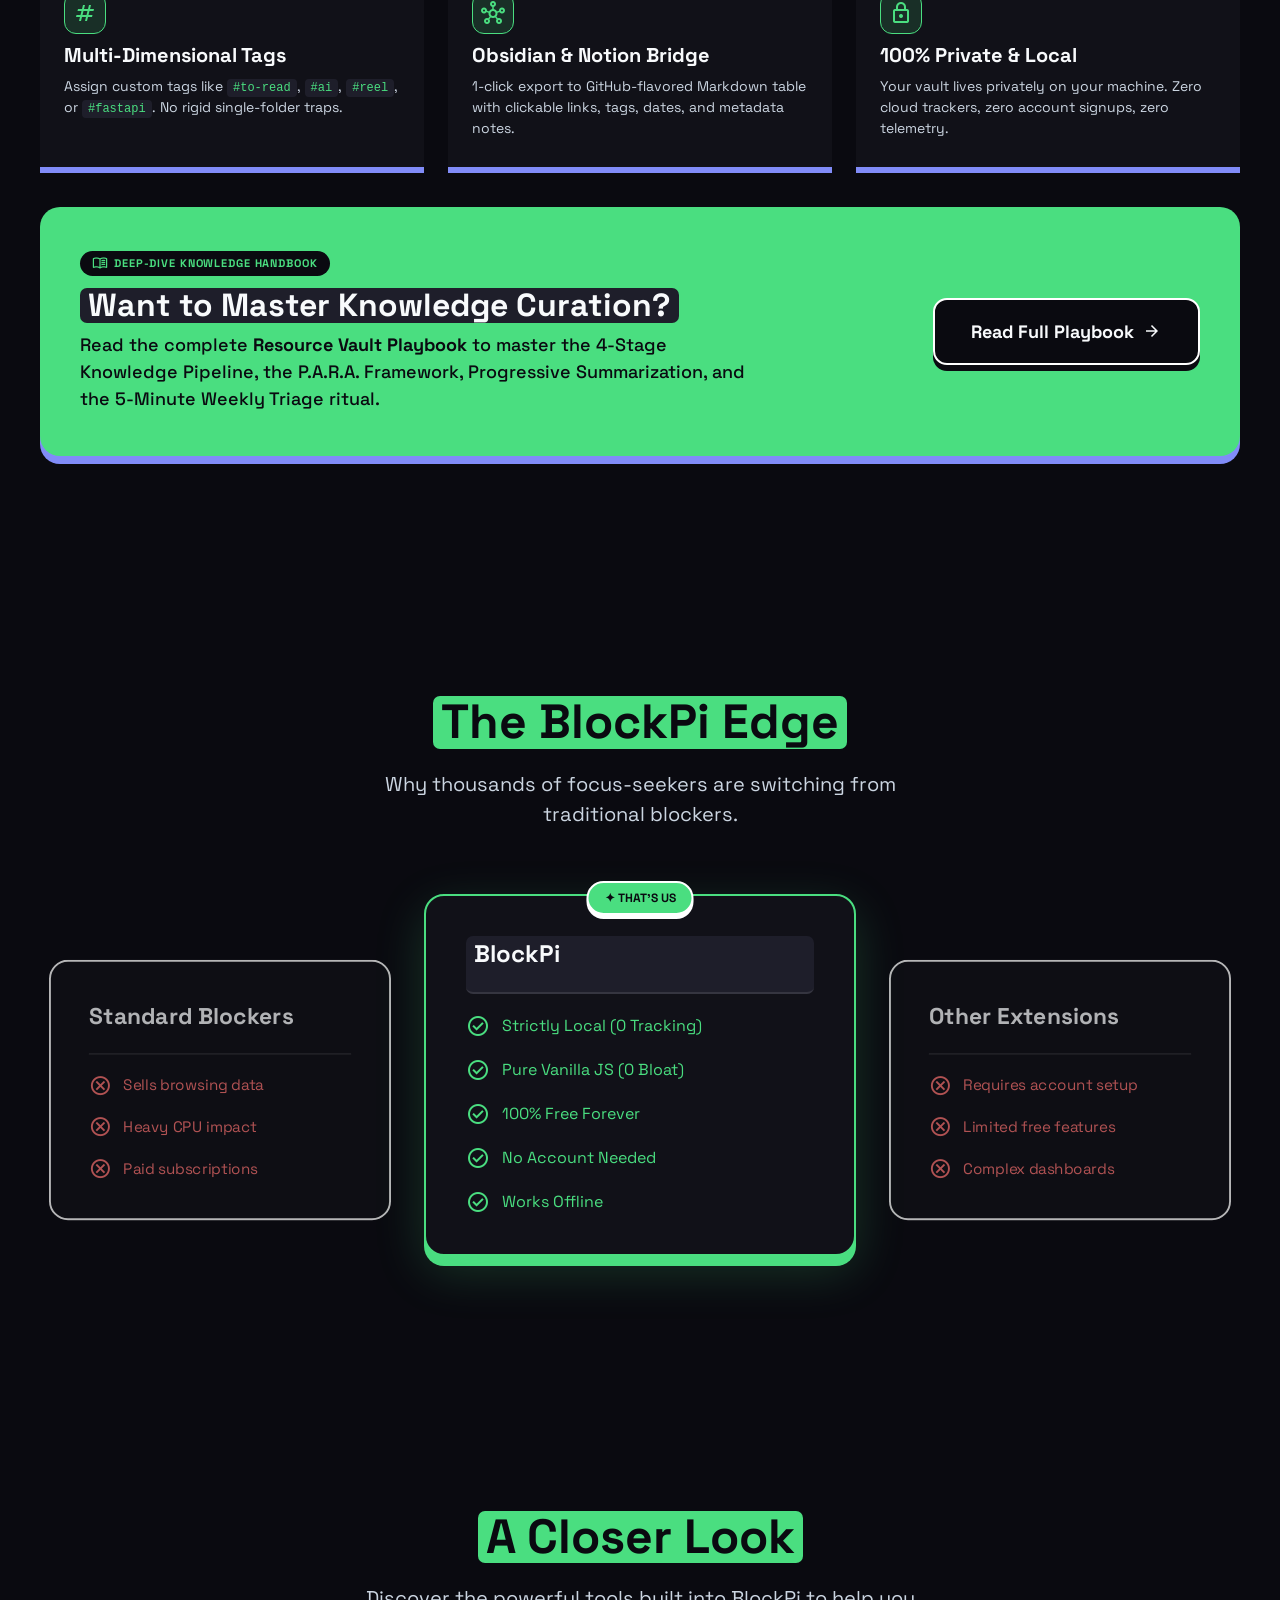
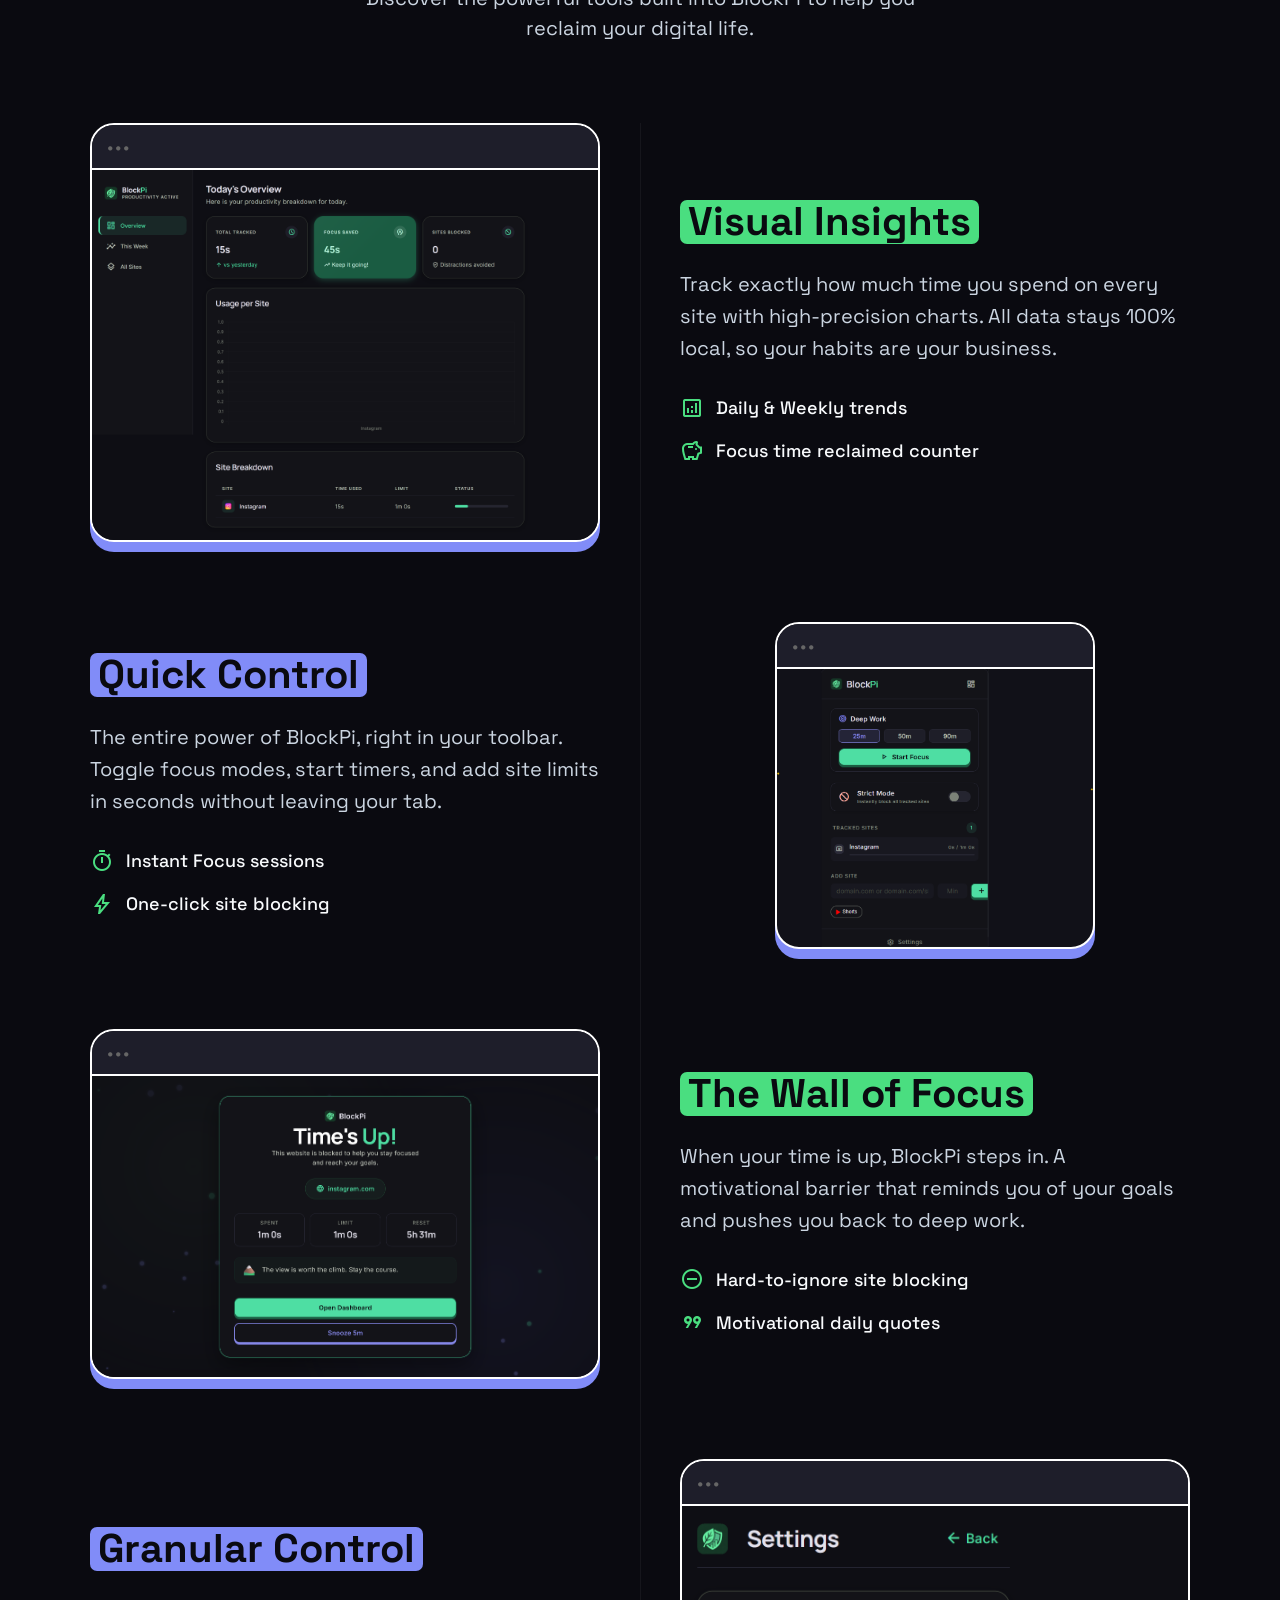
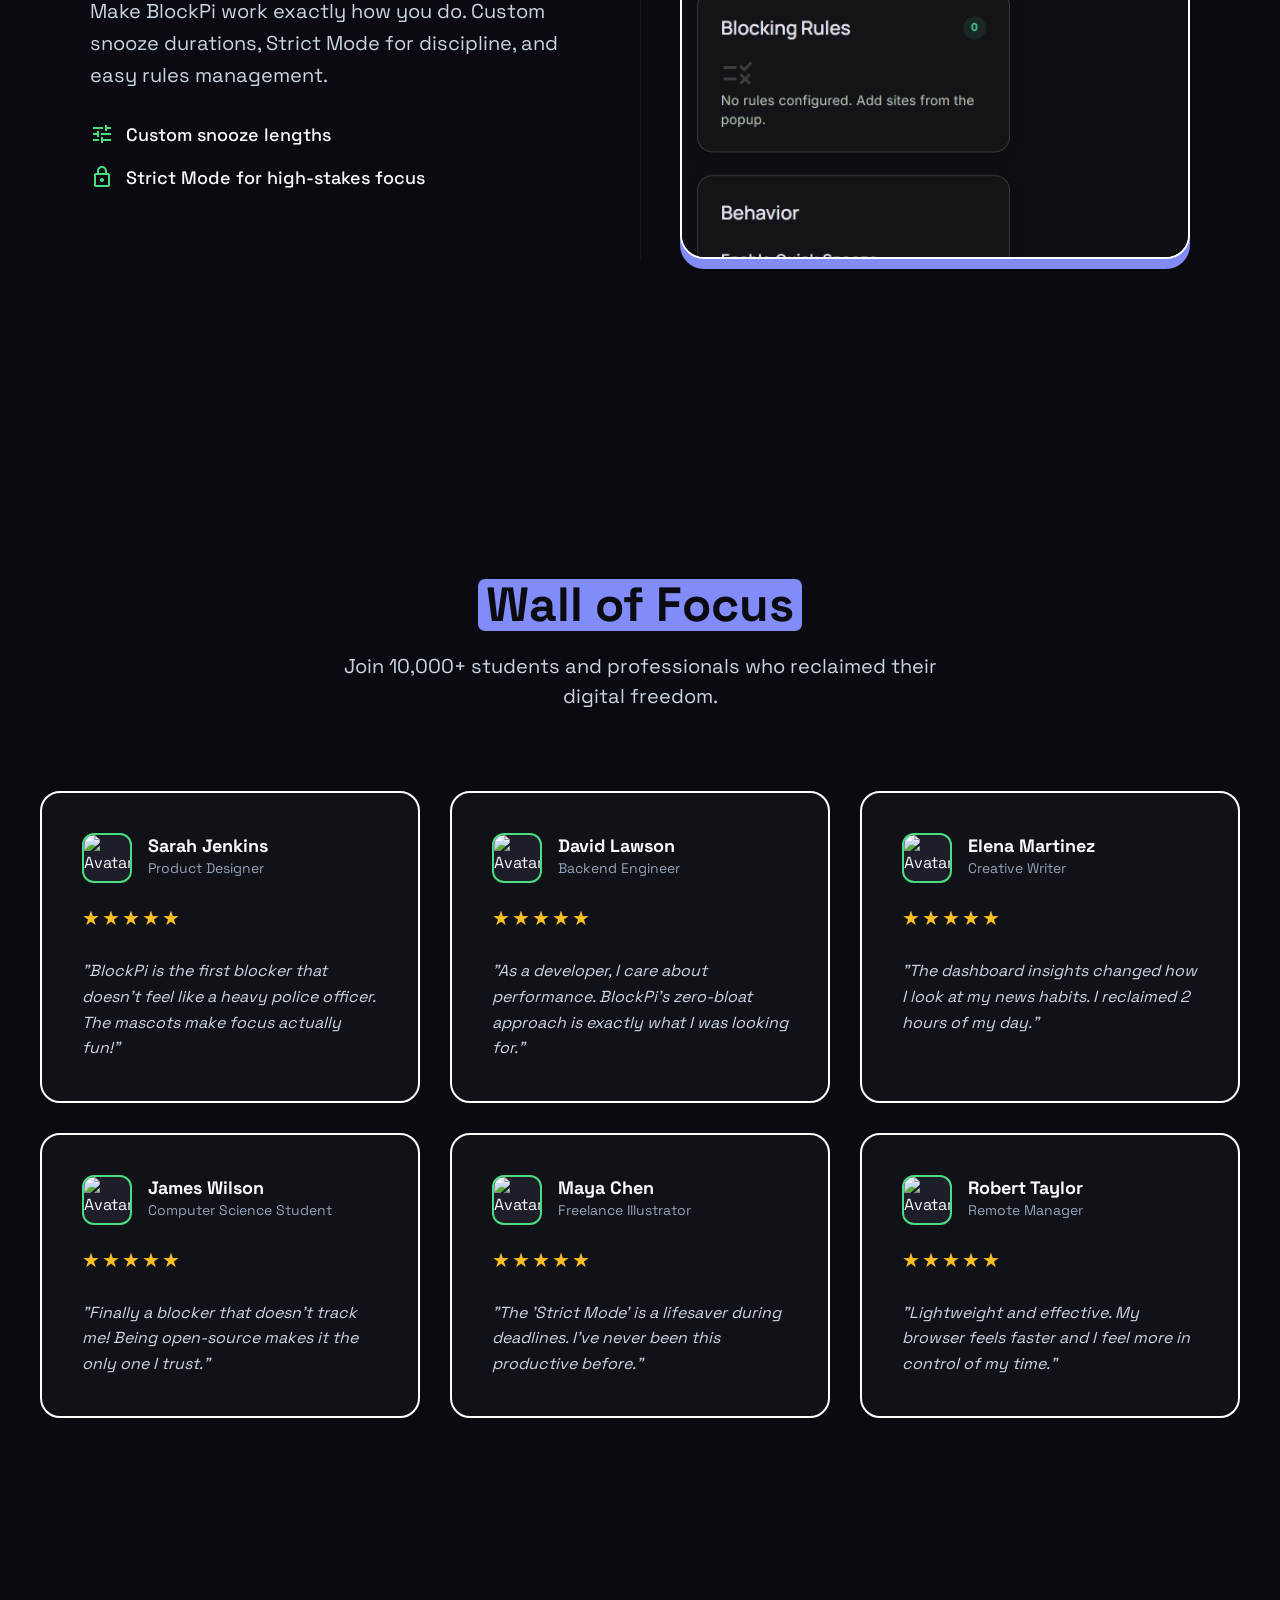
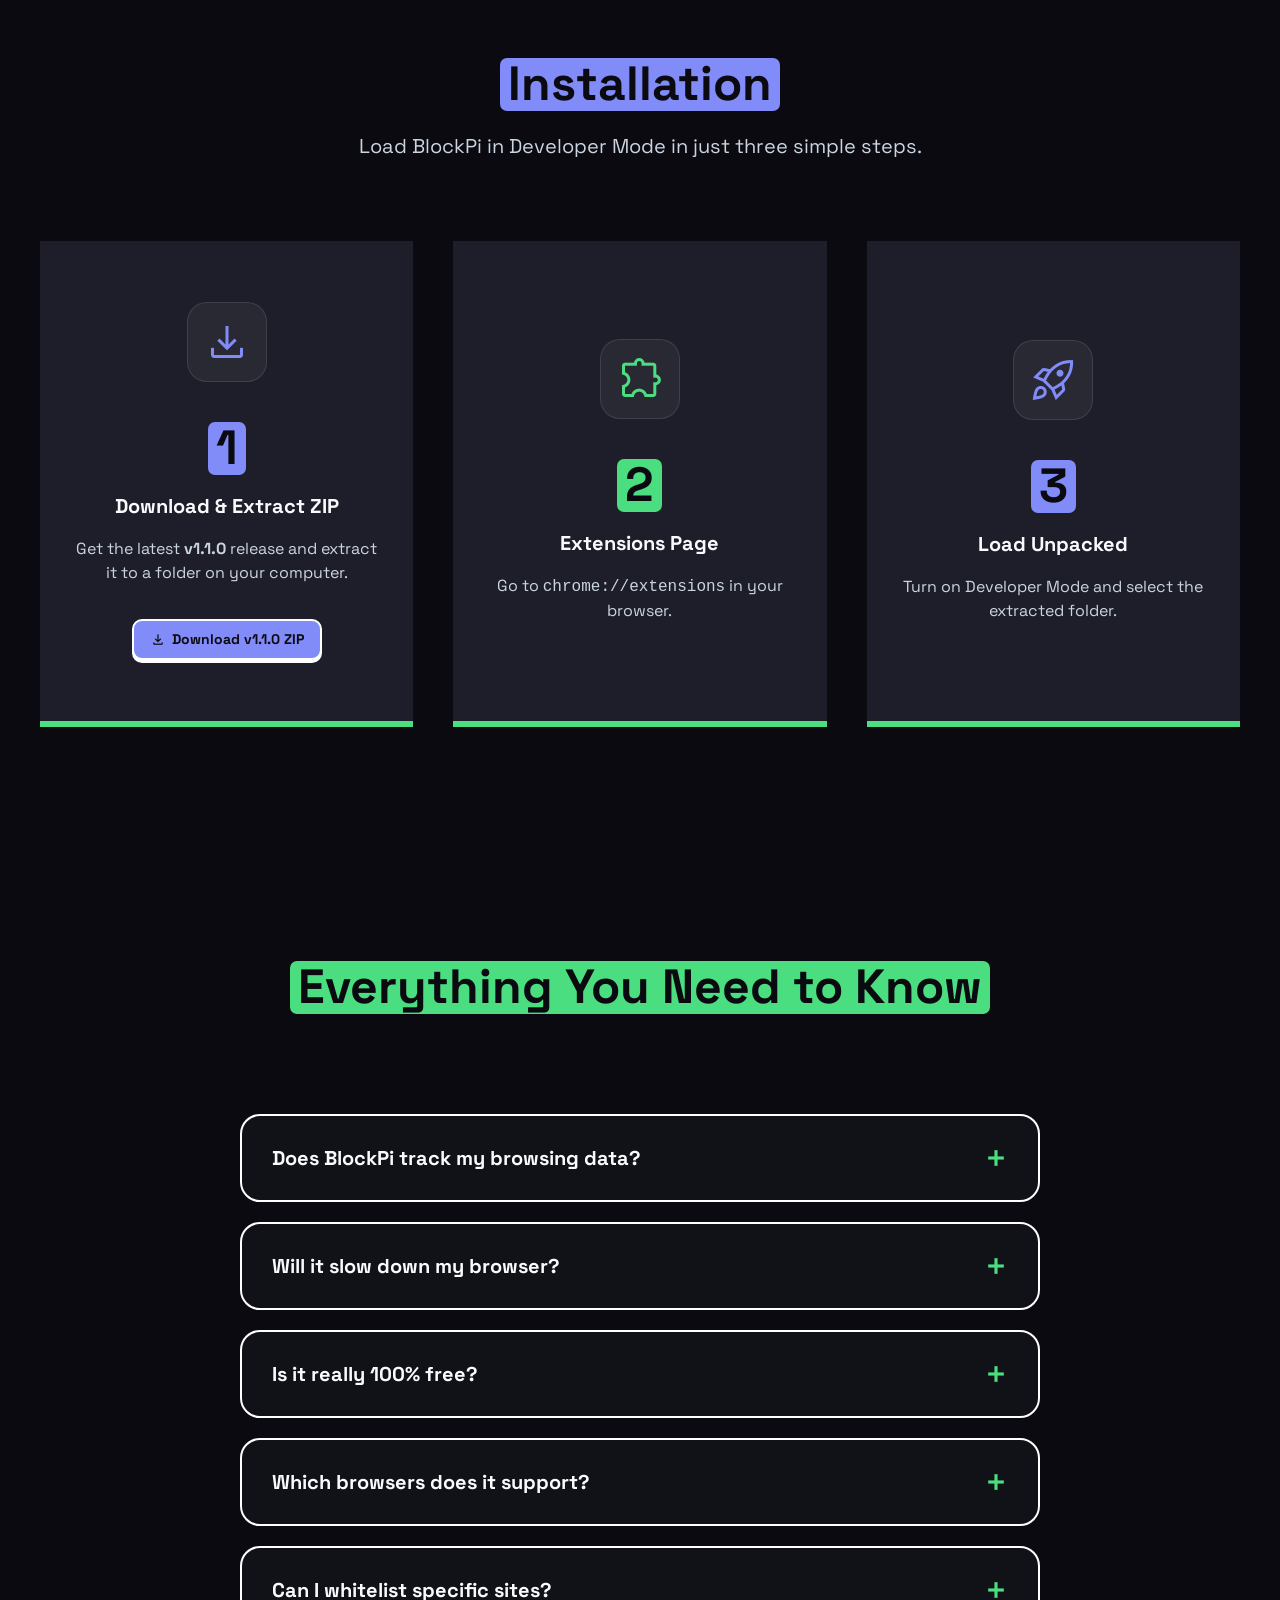
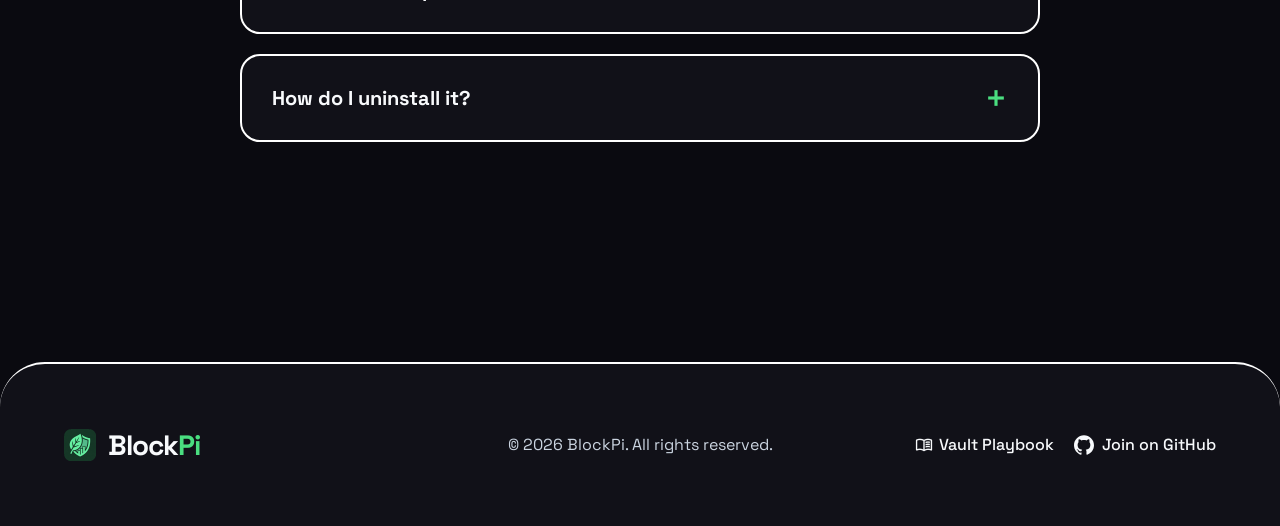
==== commit e5110b39: "# 🚀 BlockPi v1.1.0 — The Resource Vault & Performance Release > **Turn passive bookmark hoarding int" ====
--- a/index.html
+++ b/index.html
@@ -24,21 +24,27 @@
       </a>
       <div class="nav-links">
         <a href="#features">Features</a>
+        <a href="#vault">Vault</a>
         <a href="#showcase">Showcase</a>
+        <a href="playbook/" target="_blank" data-umami-event="Nav Playbook Click">Playbook</a>
         <a href="#install">Install</a>
         <a href="#faq">FAQ</a>
-        <a href="https://github.com/ayush3739/BlockPi" target="_blank" class="nav-github-link" aria-label="GitHub Repository">
+        <a href="https://github.com/ayush3739/BlockPi" target="_blank" class="nav-github-link" aria-label="GitHub Repository" data-umami-event="Nav GitHub Click">
           <svg viewBox="0 0 24 24" width="20" height="20" fill="currentColor"><path d="M12 .297c-6.63 0-12 5.373-12 12 0 5.303 3.438 9.8 8.205 11.385.6.113.82-.258.82-.577 0-.285-.01-1.04-.015-2.04-3.338.724-4.042-1.61-4.042-1.61C4.422 18.07 3.633 17.7 3.633 17.7c-1.087-.744.084-.729.084-.729 1.205.084 1.838 1.236 1.838 1.236 1.07 1.835 2.809 1.305 3.495.998.108-.776.417-1.305.76-1.605-2.665-.3-5.466-1.332-5.466-5.93 0-1.31.465-2.38 1.235-3.22-.135-.303-.54-1.523.105-3.176 0 0 1.005-.322 3.3 1.23.96-.267 1.98-.399 3-.405 1.02.006 2.04.138 3 .405 2.28-1.552 3.285-1.23 3.285-1.23.645 1.653.24 2.873.12 3.176.765.84 1.23 1.91 1.23 3.22 0 4.61-2.805 5.625-5.475 5.92.43.372.823 1.102.823 2.222 0 1.606-.015 2.896-.015 3.286 0 .315.21.69.825.57C20.565 22.092 24 17.592 24 12.297c0-6.627-5.373-12-12-12"/></svg>
           <span class="nav-github-text">GitHub</span>
         </a>
       </div>
-      <a href="https://github.com/ayush3739/BlockPi/releases/download/v1.0.0/BlockPi.zip" class="neo-btn-outline neo-btn-nav" data-umami-event="Download Click">Get BlockPi Free</a>
+      <a href="https://github.com/ayush3739/BlockPi/releases/download/v1.1.0/BlockPi_v1.1.0.zip" class="neo-btn-outline neo-btn-nav" data-umami-event="Download Click">Get BlockPi v1.1.0</a>
     </div>
   </nav>
 
   <!-- Hero Section -->
   <section class="hero container">
     <div class="hero-left">
+      <div class="version-banner">
+        <span class="version-pill">v1.1.0</span>
+        <span class="version-banner-text">Resource Vault Update &bull; Frictionless 3-Way Clipper</span>
+      </div>
       <div class="live-stats" id="stats-counter-container">
         Users have reclaimed <span class="stats-number" id="stats-counter">0</span> minutes of focus today
       </div>
@@ -52,7 +58,7 @@
       </p>
 
       <div class="actions">
-        <a href="https://github.com/ayush3739/BlockPi/releases/download/v1.0.0/BlockPi.zip" class="neo-btn" data-umami-event="Download Click">Get BlockPi Free</a>
+        <a href="https://github.com/ayush3739/BlockPi/releases/download/v1.1.0/BlockPi_v1.1.0.zip" class="neo-btn" data-umami-event="Download Click">Download v1.1.0 Free</a>
         <a href="#features" class="neo-btn-outline">Explore features</a>
       </div>
     </div>
@@ -162,6 +168,136 @@
     </div>
   </section>
 
+  <!-- Resource Vault & 3 Bookmarking Approaches -->
+  <section id="vault" class="section container">
+    <div class="section-header">
+      <div class="vault-hero-badge">
+        <span class="material-symbols-outlined" style="font-size:16px;">bookmark_added</span>
+        NEW IN V1.1.0 &bull; ZERO-FRICTION CAPTURE
+      </div>
+      <h2 class="section-title">
+        Stop Hoarding Dead Bookmarks.<br>
+        <span class="highlight">Build an Active Vault.</span>
+      </h2>
+      <p class="section-desc">
+        Saving is not learning. Most bookmarks get lost in messy browser folders. BlockPi gives you <strong>3 instant, friction-free approaches</strong> to capture articles, reels, repos, and research papers without opening tabs or ruining your focus.
+      </p>
+    </div>
+
+    <!-- The 3 Approaches Grid -->
+    <div class="vault-approaches-grid">
+      <!-- Approach 1 -->
+      <div class="neo-card approach-card primary">
+        <div class="approach-card-header">
+          <div class="approach-icon-circle" style="background:#0a0a10; color:var(--primary);">
+            <span class="material-symbols-outlined">ads_click</span>
+          </div>
+          <span class="approach-num-badge">APPROACH 01</span>
+        </div>
+        <div class="approach-body">
+          <h3 class="highlight-dark" style="font-size:26px; margin-bottom:12px;">Right-Click Instant Save</h3>
+          <p style="font-weight:500; margin-bottom:16px; color:#0a0a10; line-height:1.5;">
+            Spot a valuable Instagram Reel, YouTube tutorial, or GitHub repo while browsing? Save it in the background with zero tabs opened.
+          </p>
+          <div class="approach-demo-box">
+            <span class="material-symbols-outlined" style="font-size:16px; color:var(--primary);">bookmark</span>
+            <span>Right-Click &rarr; <strong>"Save link to BlockPi Vault"</strong></span>
+          </div>
+          <div class="approach-tip">
+            <strong>Pro Tip:</strong> Highlight text on any page to save that quote as an attached metadata note automatically!
+          </div>
+        </div>
+      </div>
+
+      <!-- Approach 2 -->
+      <div class="neo-card approach-card accent">
+        <div class="approach-card-header">
+          <div class="approach-icon-circle" style="background:#0a0a10; color:var(--accent);">
+            <span class="material-symbols-outlined">keyboard</span>
+          </div>
+          <span class="approach-num-badge">APPROACH 02</span>
+        </div>
+        <div class="approach-body">
+          <h3 class="highlight-dark" style="font-size:26px; margin-bottom:12px;">Global Shortcut: Alt + S</h3>
+          <p style="font-weight:500; margin-bottom:16px; color:#0a0a10; line-height:1.5;">
+            Reading an insightful article, API documentation, or research paper? Tuck it into your Vault in &lt;500ms without reaching for your mouse.
+          </p>
+          <div class="approach-demo-box">
+            <kbd class="neo-kbd">Alt</kbd>
+            <span style="font-weight:700; color:#0a0a10;">+</span>
+            <kbd class="neo-kbd">S</kbd>
+            <span style="margin-left:6px;">&rarr; <strong>Instant Tab Capture</strong></span>
+          </div>
+          <div class="approach-tip">
+            <strong>Pro Tip:</strong> Fires an instant desktop notification confirming your active page is safely archived.
+          </div>
+        </div>
+      </div>
+
+      <!-- Approach 3 -->
+      <div class="neo-card approach-card dark">
+        <div class="approach-card-header">
+          <div class="approach-icon-circle" style="background:var(--primary); color:#0a0a10;">
+            <span class="material-symbols-outlined">bookmark_add</span>
+          </div>
+          <span class="approach-num-badge" style="background:rgba(255,255,255,0.1); color:var(--text-main);">APPROACH 03</span>
+        </div>
+        <div class="approach-body">
+          <h3 class="highlight" style="font-size:26px; margin-bottom:12px; display:inline-block;">1-Click Toolbar Clipper</h3>
+          <p style="font-weight:500; margin-bottom:16px; color:#cbd5e1; line-height:1.5;">
+            Click the BlockPi extension icon in your Chrome toolbar and tap the bookmark icon in the header. Quick, visual, and unobtrusive.
+          </p>
+          <div class="approach-demo-box" style="background:#0a0a10; border-color:var(--border-color); color:var(--text-main);">
+            <span class="material-symbols-outlined" style="font-size:16px; color:var(--primary);">bookmark_add</span>
+            <span>Click Header Icon &rarr; <strong>Green Checkmark Confirm</strong></span>
+          </div>
+          <div class="approach-tip" style="background:rgba(255,255,255,0.05); color:#cbd5e1; border-color:var(--primary);">
+            <strong>Pro Tip:</strong> Tap the bookmarks icon in the popup to jump directly to your column-based Vault table.
+          </div>
+        </div>
+      </div>
+    </div>
+
+    <!-- Vault Feature Triad Banner -->
+    <div class="vault-triad-grid">
+      <div class="neo-card triad-card">
+        <div class="triad-icon"><span class="material-symbols-outlined">tag</span></div>
+        <h4>Multi-Dimensional Tags</h4>
+        <p>Assign custom tags like <code>#to-read</code>, <code>#ai</code>, <code>#reel</code>, or <code>#fastapi</code>. No rigid single-folder traps.</p>
+      </div>
+      <div class="neo-card triad-card">
+        <div class="triad-icon"><span class="material-symbols-outlined">hub</span></div>
+        <h4>Obsidian & Notion Bridge</h4>
+        <p>1-click export to GitHub-flavored Markdown table with clickable links, tags, dates, and metadata notes.</p>
+      </div>
+      <div class="neo-card triad-card">
+        <div class="triad-icon"><span class="material-symbols-outlined">lock</span></div>
+        <h4>100% Private & Local</h4>
+        <p>Your vault lives privately on your machine. Zero cloud trackers, zero account signups, zero telemetry.</p>
+      </div>
+    </div>
+
+    <!-- Playbook CTA Banner -->
+    <div class="neo-card vault-playbook-cta">
+      <div class="playbook-cta-left">
+        <div class="playbook-cta-badge">
+          <span class="material-symbols-outlined" style="font-size:16px;">menu_book</span>
+          DEEP-DIVE KNOWLEDGE HANDBOOK
+        </div>
+        <h3 class="highlight-dark" style="font-size:32px; margin-bottom:8px;">Want to Master Knowledge Curation?</h3>
+        <p style="font-size:18px; color:#0a0a10; font-weight:500; max-width:680px; margin:0;">
+          Read the complete <strong>Resource Vault Playbook</strong> to master the 4-Stage Knowledge Pipeline, the P.A.R.A. Framework, Progressive Summarization, and the 5-Minute Weekly Triage ritual.
+        </p>
+      </div>
+      <div class="playbook-cta-right">
+        <a href="playbook/" target="_blank" class="neo-btn" style="background:#0a0a10; color:var(--text-main); border-color:#ffffff; box-shadow:0px 6px 0px 0px #0a0a10;" data-umami-event="Vault Card Playbook Click">
+          <span>Read Full Playbook</span>
+          <span class="material-symbols-outlined" style="font-size:20px;">arrow_forward</span>
+        </a>
+      </div>
+    </div>
+  </section>
+
   <!-- BlockPi Edge -->
   <section class="section container">
     <div class="section-header">
@@ -415,7 +551,10 @@
         </div>
         <h3 class="highlight-accent">1</h3>
         <h4>Download & Extract ZIP</h4>
-        <p>Save the ZIP and extract the folder to your computer.</p>
+        <p>Get the latest <strong>v1.1.0</strong> release and extract it to a folder on your computer.</p>
+        <a href="https://github.com/ayush3739/BlockPi/releases/download/v1.1.0/BlockPi_v1.1.0.zip" class="neo-btn-sm" style="margin-top:14px; text-decoration:none;" data-umami-event="Download Click">
+          <span class="material-symbols-outlined" style="font-size:16px;">download</span> Download v1.1.0 ZIP
+        </a>
       </div>
 
       <div class="neo-card f-card dark step">
@@ -510,7 +649,11 @@
         <p style="color: #cbd5e1;">&copy; 2026 BlockPi. All rights reserved.</p>
       </div>
       <div class="footer-right">
-        <a href="https://github.com/ayush3739/BlockPi" target="_blank" class="footer-link">
+        <a href="playbook/" target="_blank" class="footer-link" style="margin-right: 20px;" data-umami-event="Footer Playbook Click">
+          <span class="material-symbols-outlined" style="font-size: 18px; vertical-align: middle; margin-right: 6px;">menu_book</span>
+          Vault Playbook
+        </a>
+        <a href="https://github.com/ayush3739/BlockPi" target="_blank" class="footer-link" data-umami-event="Footer GitHub Click">
           <svg viewBox="0 0 24 24" width="20" height="20" fill="currentColor" style="vertical-align: middle; margin-right: 8px;"><path d="M12 .297c-6.63 0-12 5.373-12 12 0 5.303 3.438 9.8 8.205 11.385.6.113.82-.258.82-.577 0-.285-.01-1.04-.015-2.04-3.338.724-4.042-1.61-4.042-1.61C4.422 18.07 3.633 17.7 3.633 17.7c-1.087-.744.084-.729.084-.729 1.205.084 1.838 1.236 1.838 1.236 1.07 1.835 2.809 1.305 3.495.998.108-.776.417-1.305.76-1.605-2.665-.3-5.466-1.332-5.466-5.93 0-1.31.465-2.38 1.235-3.22-.135-.303-.54-1.523.105-3.176 0 0 1.005-.322 3.3 1.23.96-.267 1.98-.399 3-.405 1.02.006 2.04.138 3 .405 2.28-1.552 3.285-1.23 3.285-1.23.645 1.653.24 2.873.12 3.176.765.84 1.23 1.91 1.23 3.22 0 4.61-2.805 5.625-5.475 5.92.43.372.823 1.102.823 2.222 0 1.606-.015 2.896-.015 3.286 0 .315.21.69.825.57C20.565 22.092 24 17.592 24 12.297c0-6.627-5.373-12-12-12"/></svg>
           Join on GitHub
         </a>
--- a/style.css
+++ b/style.css
@@ -274,6 +274,71 @@
 }
 
 /* Hero Section */
+.version-banner {
+  display: inline-flex;
+  align-items: center;
+  gap: 10px;
+  background: var(--bg-card);
+  border: var(--border-width) solid var(--border-color);
+  border-radius: 999px;
+  padding: 6px 14px;
+  margin-bottom: 16px;
+  box-shadow: 0px 4px 0px 0px var(--border-color);
+}
+
+.version-pill {
+  background: var(--primary);
+  color: var(--text-dark);
+  font-size: 12px;
+  font-weight: 800;
+  letter-spacing: 0.05em;
+  padding: 2px 10px;
+  border-radius: 999px;
+  border: 1.5px solid var(--border-color);
+  text-transform: uppercase;
+  display: inline-block;
+}
+
+.version-banner-text {
+  font-size: 13.5px;
+  font-weight: 600;
+  color: var(--text-main);
+}
+
+.live-stats {
+  font-size: 14px;
+  color: #94a3b8;
+  margin-bottom: 14px;
+  font-weight: 500;
+}
+
+.live-stats .stats-number {
+  color: var(--primary);
+  font-weight: 700;
+}
+
+.neo-btn-sm {
+  padding: 8px 16px;
+  font-size: 14px;
+  font-weight: 700;
+  background: var(--accent);
+  color: var(--text-dark);
+  border: var(--border-width) solid var(--border-color);
+  border-radius: 10px;
+  box-shadow: 0px 3px 0px 0px var(--border-color);
+  transition: all 0.2s ease;
+  display: inline-flex;
+  align-items: center;
+  gap: 6px;
+  cursor: pointer;
+}
+
+.neo-btn-sm:hover {
+  background: var(--primary);
+  transform: translateY(2px);
+  box-shadow: 0px 1px 0px 0px var(--border-color);
+}
+
 .hero {
   display: grid;
   grid-template-columns: 1.1fr 1fr;
@@ -978,15 +1043,246 @@
   border-radius: 12px;
 }
 
+/* ── Resource Vault & 3 Bookmarking Approaches ──── */
+.vault-hero-badge {
+  display: inline-flex;
+  align-items: center;
+  gap: 8px;
+  background: rgba(74, 222, 128, 0.15);
+  border: var(--border-width) solid var(--primary);
+  color: var(--primary);
+  font-size: 13px;
+  font-weight: 700;
+  letter-spacing: 0.08em;
+  padding: 8px 18px;
+  border-radius: 999px;
+  margin-bottom: 20px;
+  box-shadow: 0px 4px 0px 0px var(--primary);
+}
+
+.vault-approaches-grid {
+  display: grid;
+  grid-template-columns: repeat(3, 1fr);
+  gap: 32px;
+  margin-bottom: 40px;
+}
+
+.approach-card {
+  padding: 36px 32px;
+  display: flex;
+  flex-direction: column;
+  justify-content: space-between;
+  min-height: 480px;
+  transition: transform 0.2s ease, box-shadow 0.2s ease;
+}
+
+.approach-card:hover {
+  transform: translateY(-4px);
+}
+
+.approach-card.primary {
+  background: var(--primary);
+  color: var(--text-dark);
+  box-shadow: 0px 8px 0px 0px var(--accent);
+}
+
+.approach-card.primary:hover {
+  box-shadow: 0px 12px 0px 0px var(--accent);
+}
+
+.approach-card.accent {
+  background: var(--accent);
+  color: var(--text-dark);
+  box-shadow: 0px 8px 0px 0px var(--primary);
+}
+
+.approach-card.accent:hover {
+  box-shadow: 0px 12px 0px 0px var(--primary);
+}
+
+.approach-card.dark {
+  background: var(--bg-light);
+  color: var(--text-main);
+  box-shadow: 0px 8px 0px 0px var(--primary);
+}
+
+.approach-card.dark:hover {
+  box-shadow: 0px 12px 0px 0px var(--primary);
+}
+
+.approach-card-header {
+  display: flex;
+  align-items: center;
+  justify-content: space-between;
+  margin-bottom: 24px;
+}
+
+.approach-icon-circle {
+  width: 52px;
+  height: 52px;
+  border-radius: 14px;
+  border: var(--border-width) solid var(--border-color);
+  display: flex;
+  align-items: center;
+  justify-content: center;
+  box-shadow: 0px 3px 0px 0px var(--border-color);
+}
+
+.approach-icon-circle .material-symbols-outlined {
+  font-size: 28px;
+}
+
+.approach-num-badge {
+  font-size: 11px;
+  font-weight: 800;
+  letter-spacing: 0.08em;
+  padding: 4px 10px;
+  border-radius: 8px;
+  border: 1.5px solid currentColor;
+}
+
+.approach-body {
+  display: flex;
+  flex-direction: column;
+  flex: 1;
+}
+
+.approach-demo-box {
+  background: rgba(0, 0, 0, 0.2);
+  border: var(--border-width) solid currentColor;
+  border-radius: 12px;
+  padding: 12px 14px;
+  font-size: 13px;
+  font-weight: 600;
+  display: flex;
+  align-items: center;
+  gap: 8px;
+  margin-bottom: 16px;
+  box-shadow: 0px 3px 0px 0px currentColor;
+}
+
+.neo-kbd {
+  display: inline-block;
+  padding: 2px 8px;
+  font-family: 'Space Grotesk', monospace;
+  font-size: 12px;
+  font-weight: 700;
+  background: #ffffff;
+  color: #0a0a10;
+  border: 1.5px solid #0a0a10;
+  border-radius: 6px;
+  box-shadow: 0px 2px 0px 0px #0a0a10;
+}
+
+.approach-tip {
+  font-size: 12px;
+  line-height: 1.4;
+  padding: 10px 12px;
+  border-radius: 10px;
+  background: rgba(0, 0, 0, 0.12);
+  border-left: 3px solid currentColor;
+  margin-top: auto;
+}
+
+/* Vault Triad Grid */
+.vault-triad-grid {
+  display: grid;
+  grid-template-columns: repeat(3, 1fr);
+  gap: 24px;
+  margin-bottom: 40px;
+}
+
+.triad-card {
+  padding: 28px 24px;
+  background: var(--bg-card);
+  box-shadow: 0px 6px 0px 0px var(--accent);
+  display: flex;
+  flex-direction: column;
+  gap: 10px;
+}
+
+.triad-icon {
+  width: 42px;
+  height: 42px;
+  border-radius: 12px;
+  background: rgba(74, 222, 128, 0.15);
+  color: var(--primary);
+  border: 1.5px solid var(--primary);
+  display: flex;
+  align-items: center;
+  justify-content: center;
+}
+
+.triad-card h4 {
+  font-size: 20px;
+  color: var(--text-main);
+  margin: 0;
+}
+
+.triad-card p {
+  font-size: 14px;
+  color: #cbd5e1;
+  line-height: 1.5;
+  margin: 0;
+}
+
+.triad-card code {
+  background: #1e1e2a;
+  color: var(--primary);
+  padding: 2px 6px;
+  border-radius: 4px;
+  font-family: monospace;
+  font-size: 12px;
+}
+
+/* Playbook CTA Banner */
+.vault-playbook-cta {
+  background: var(--primary);
+  color: var(--text-dark);
+  padding: 44px 40px;
+  box-shadow: 0px 8px 0px 0px var(--accent);
+  display: flex;
+  align-items: center;
+  justify-content: space-between;
+  gap: 32px;
+  border-radius: 20px;
+}
+
+.playbook-cta-badge {
+  display: inline-flex;
+  align-items: center;
+  gap: 6px;
+  font-size: 11px;
+  font-weight: 800;
+  letter-spacing: 0.08em;
+  background: #0a0a10;
+  color: var(--primary);
+  padding: 4px 12px;
+  border-radius: 999px;
+  margin-bottom: 12px;
+}
+
+.playbook-cta-right {
+  flex-shrink: 0;
+}
+
 /* Responsive */
 @media (max-width: 1100px) {
 
   .features-grid,
   .features-secondary,
   .comparison-grid,
-  .testimonials-grid-expanded {
+  .testimonials-grid-expanded,
+  .vault-approaches-grid,
+  .vault-triad-grid {
     grid-template-columns: 1fr;
     gap: 40px;
+  }
+
+  .vault-playbook-cta {
+    flex-direction: column;
+    align-items: flex-start;
+    gap: 24px;
   }
 
   .competitor-card {
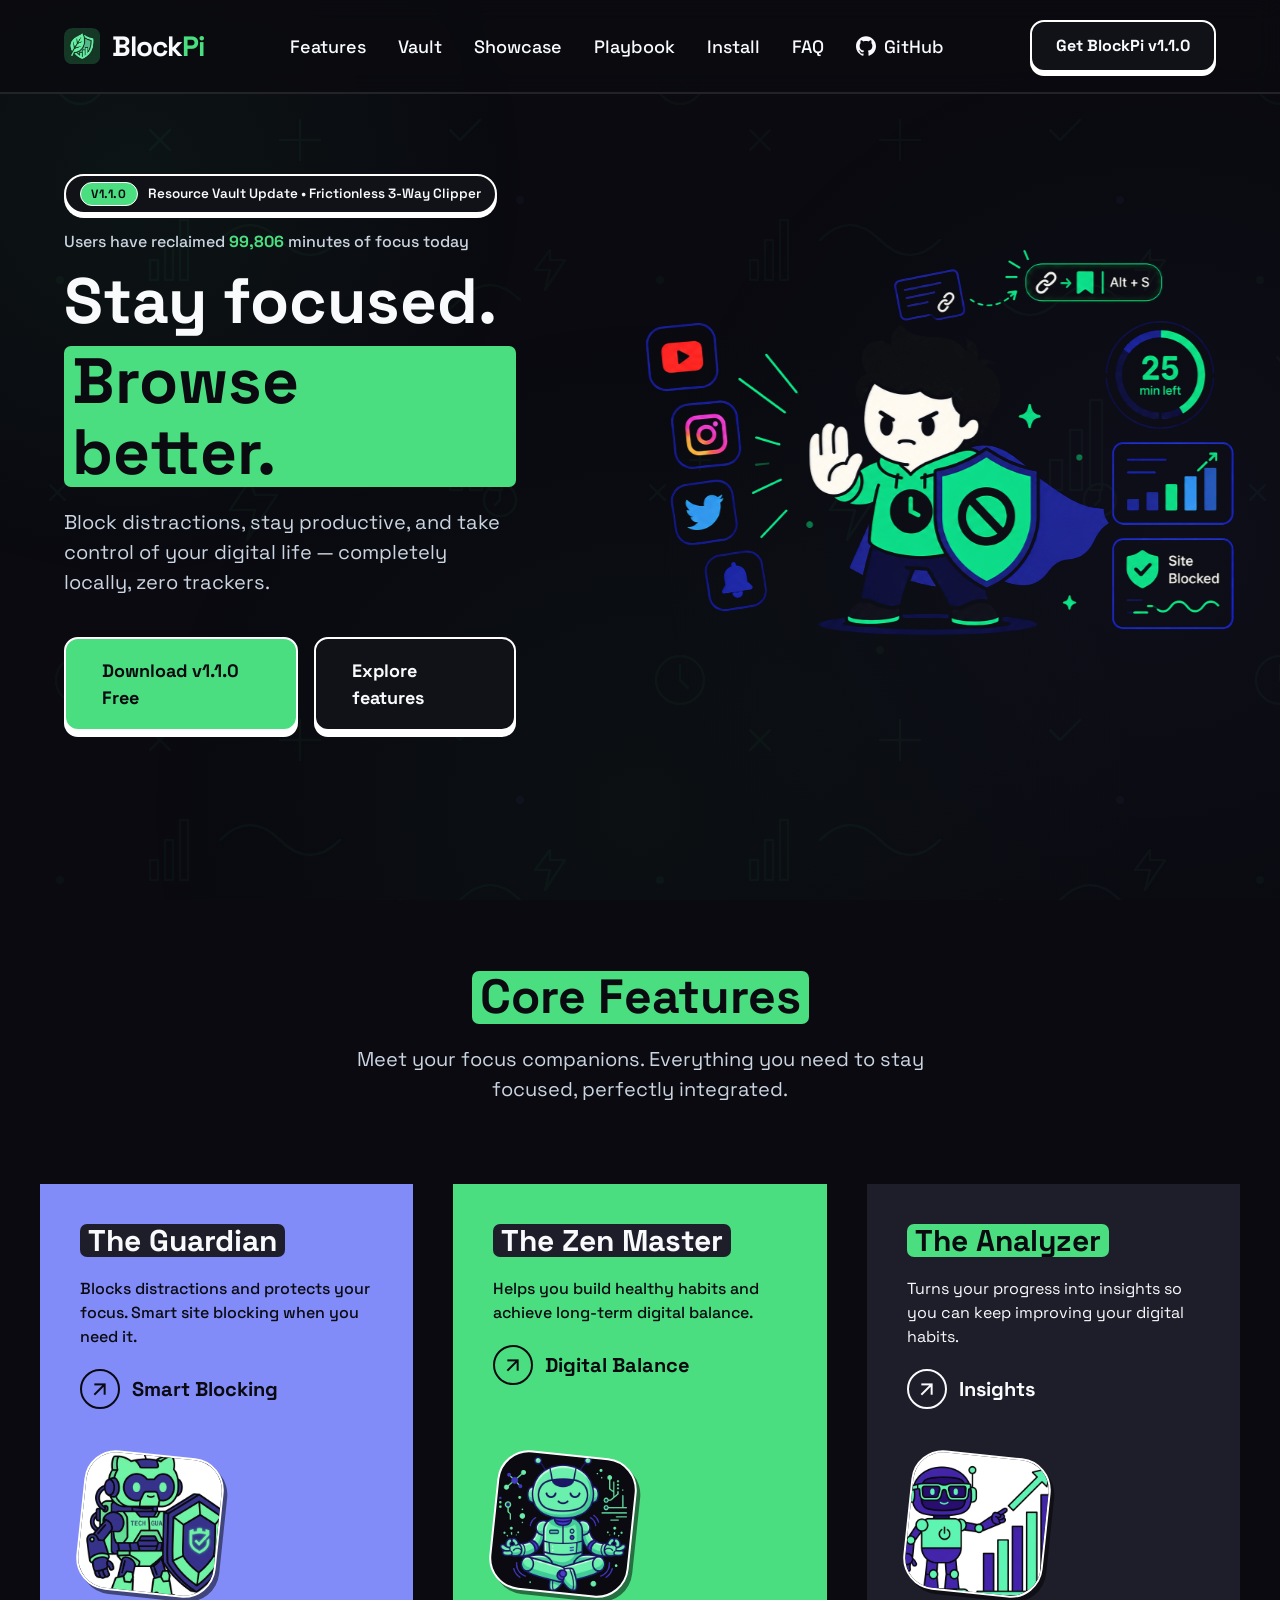
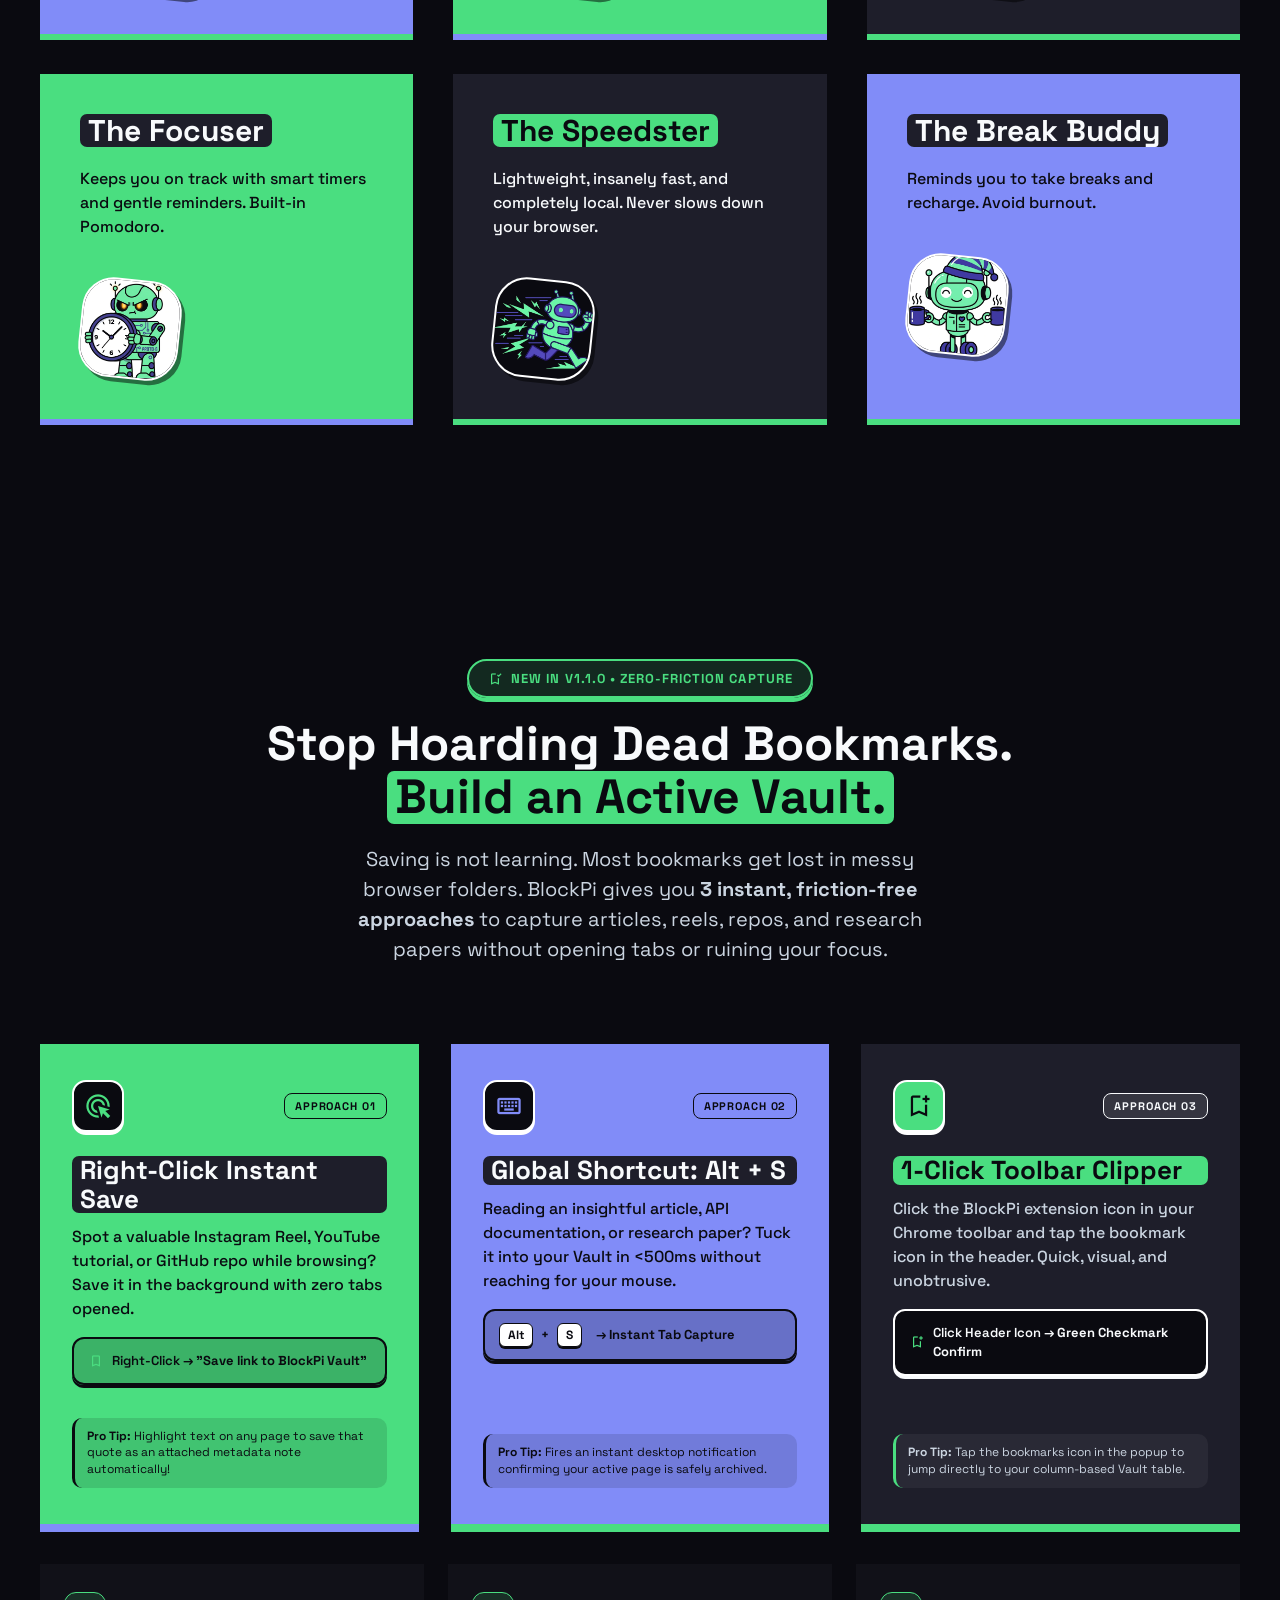
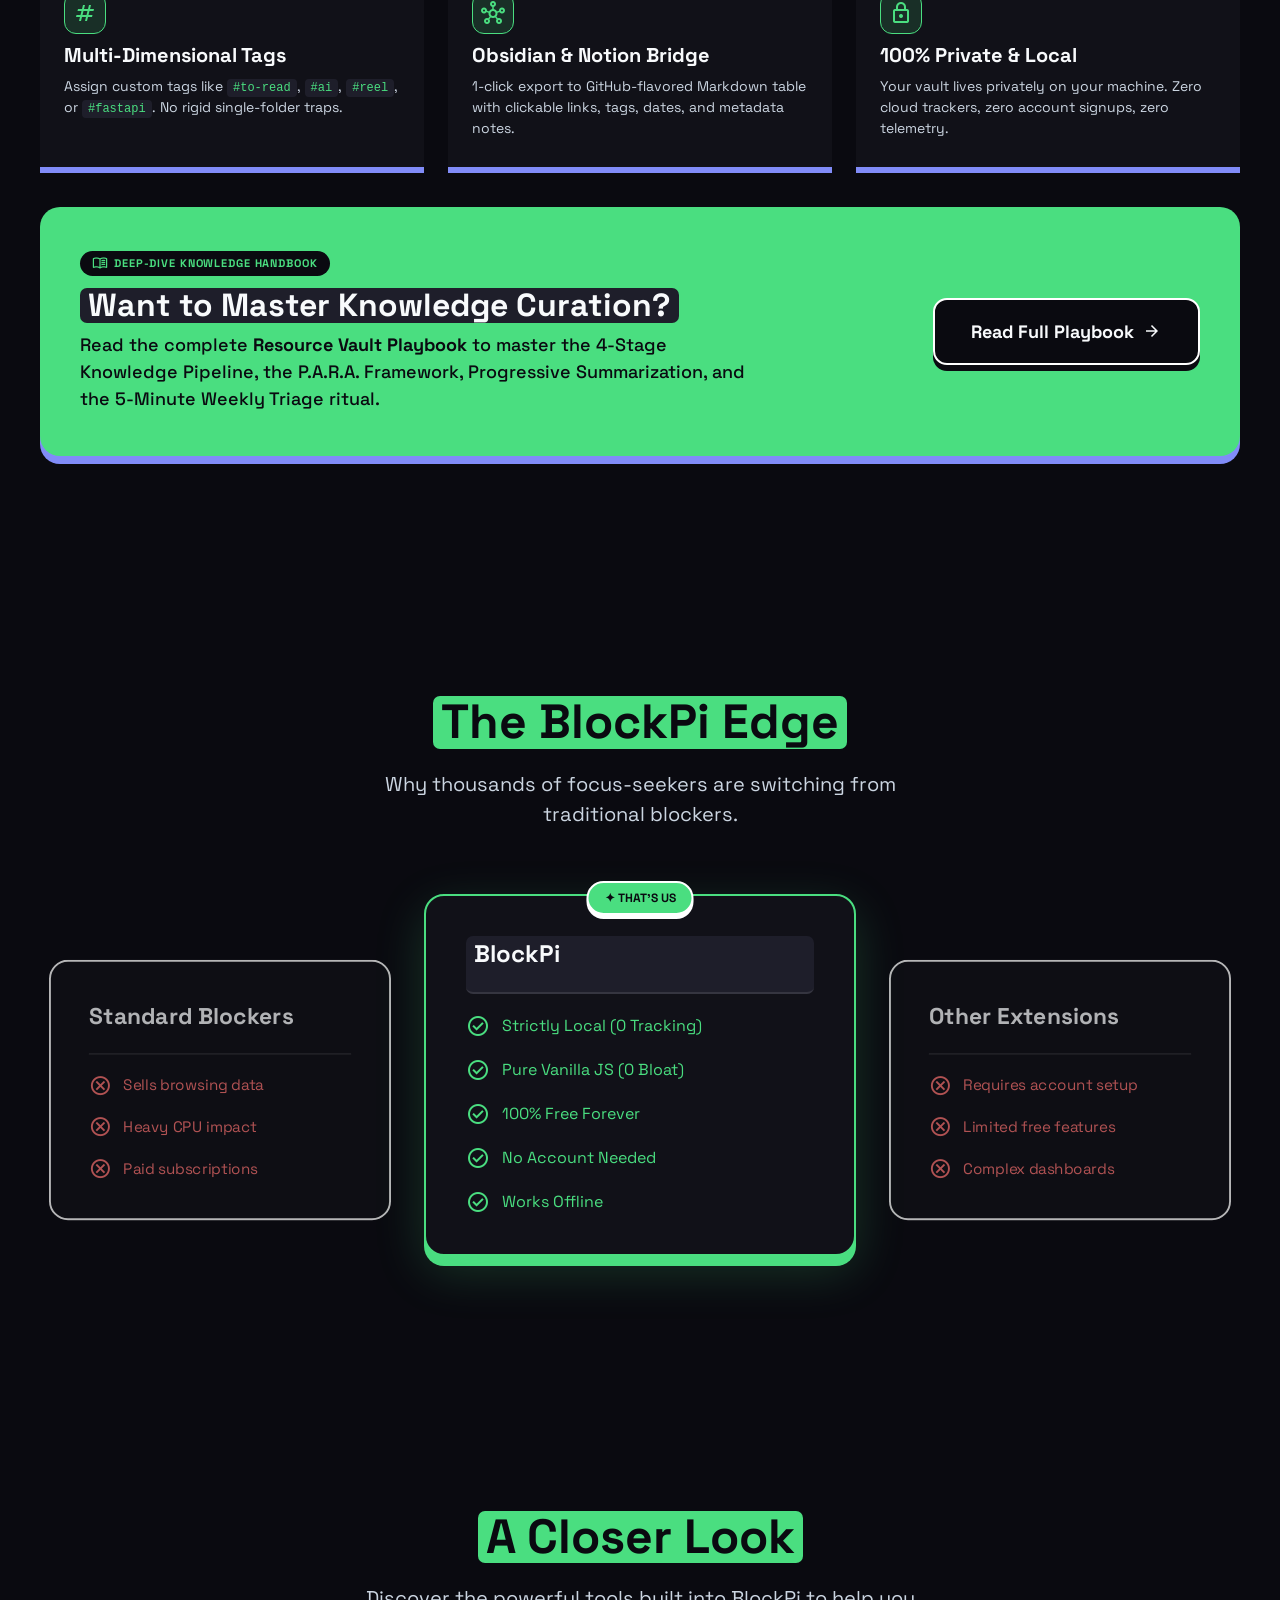
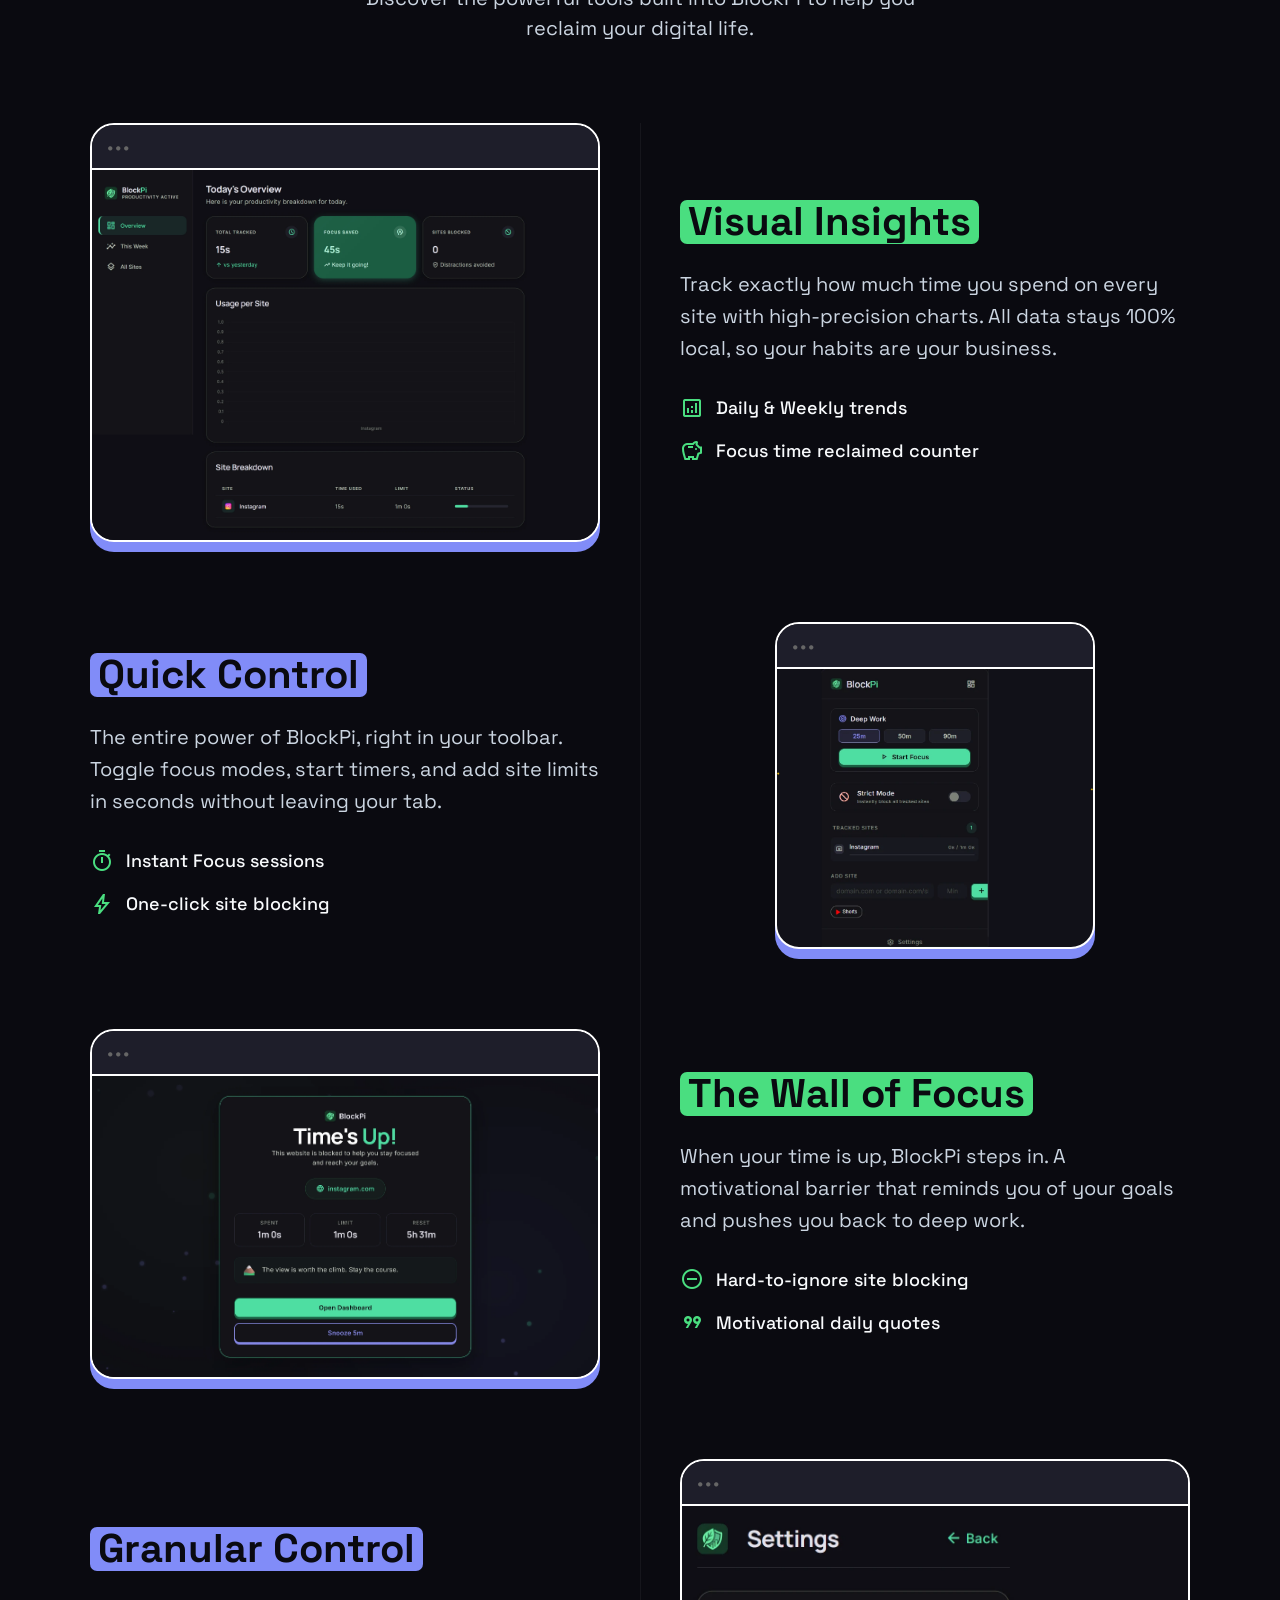
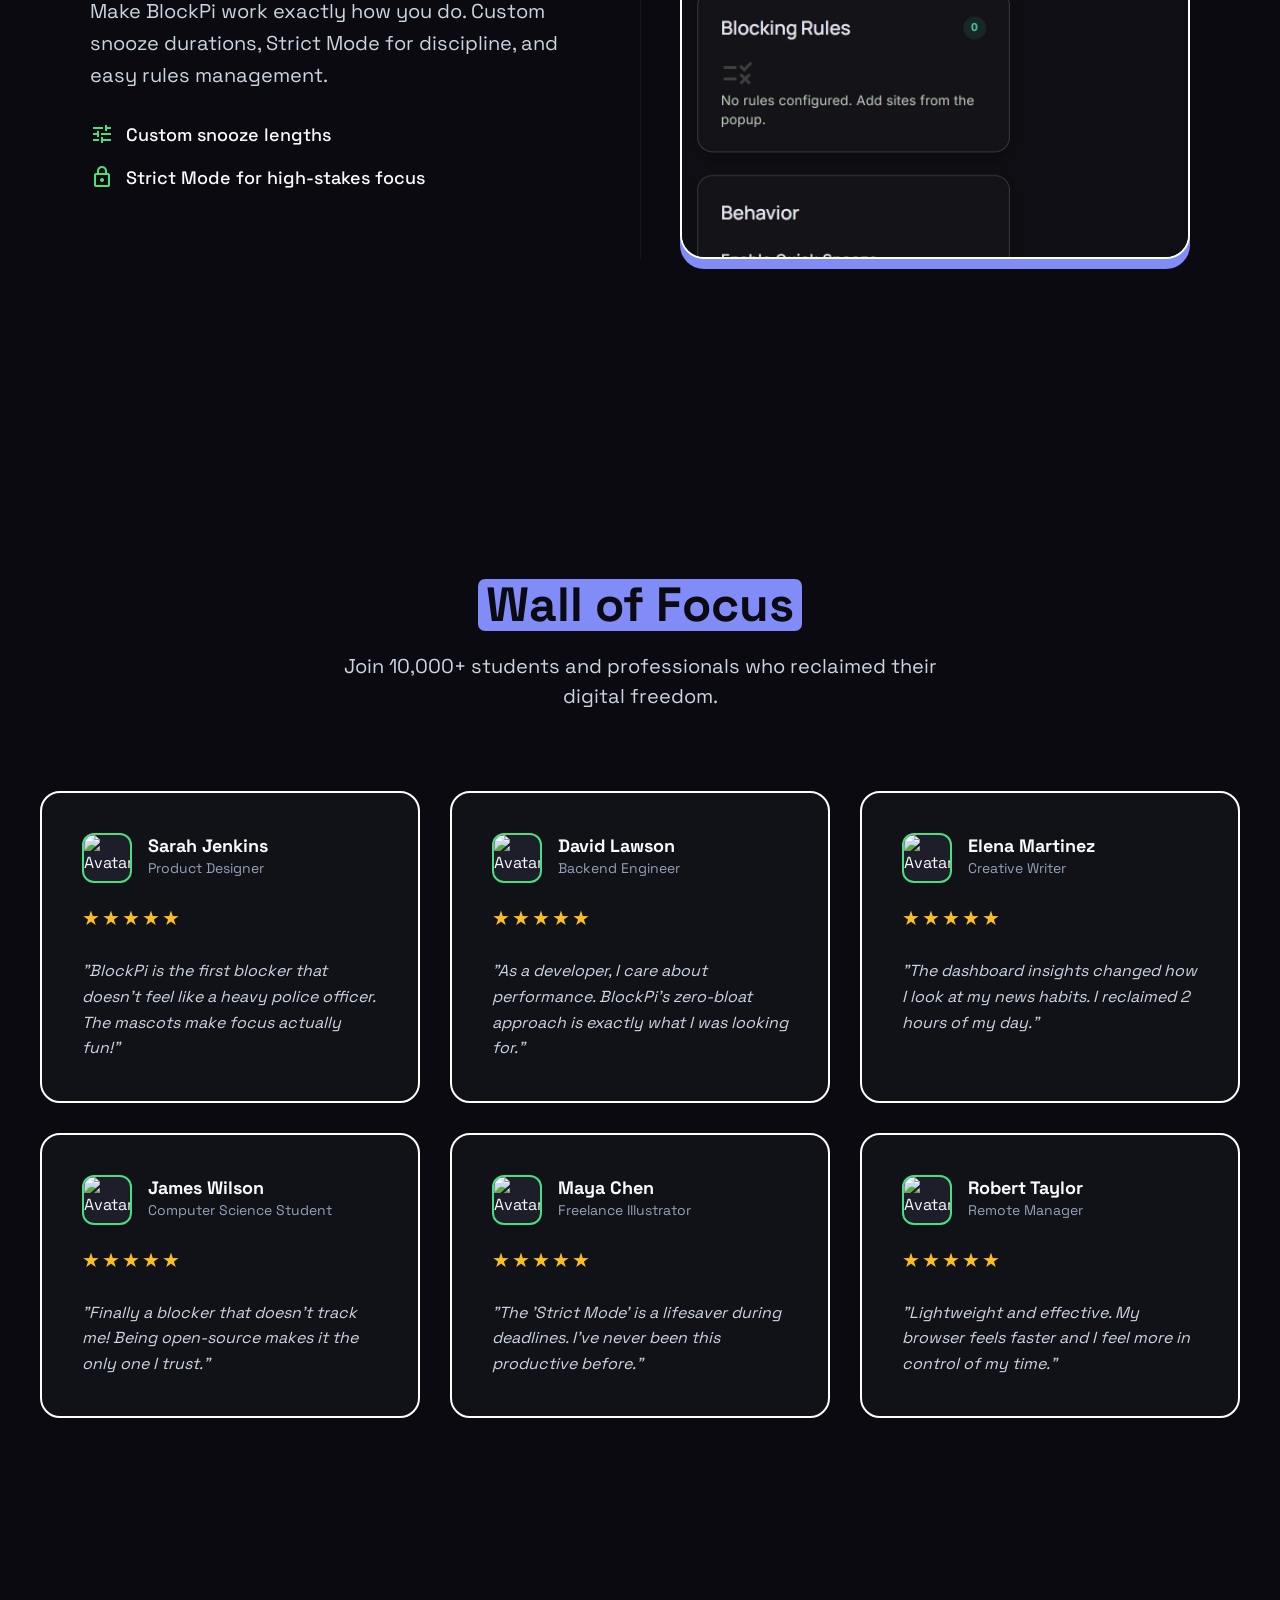
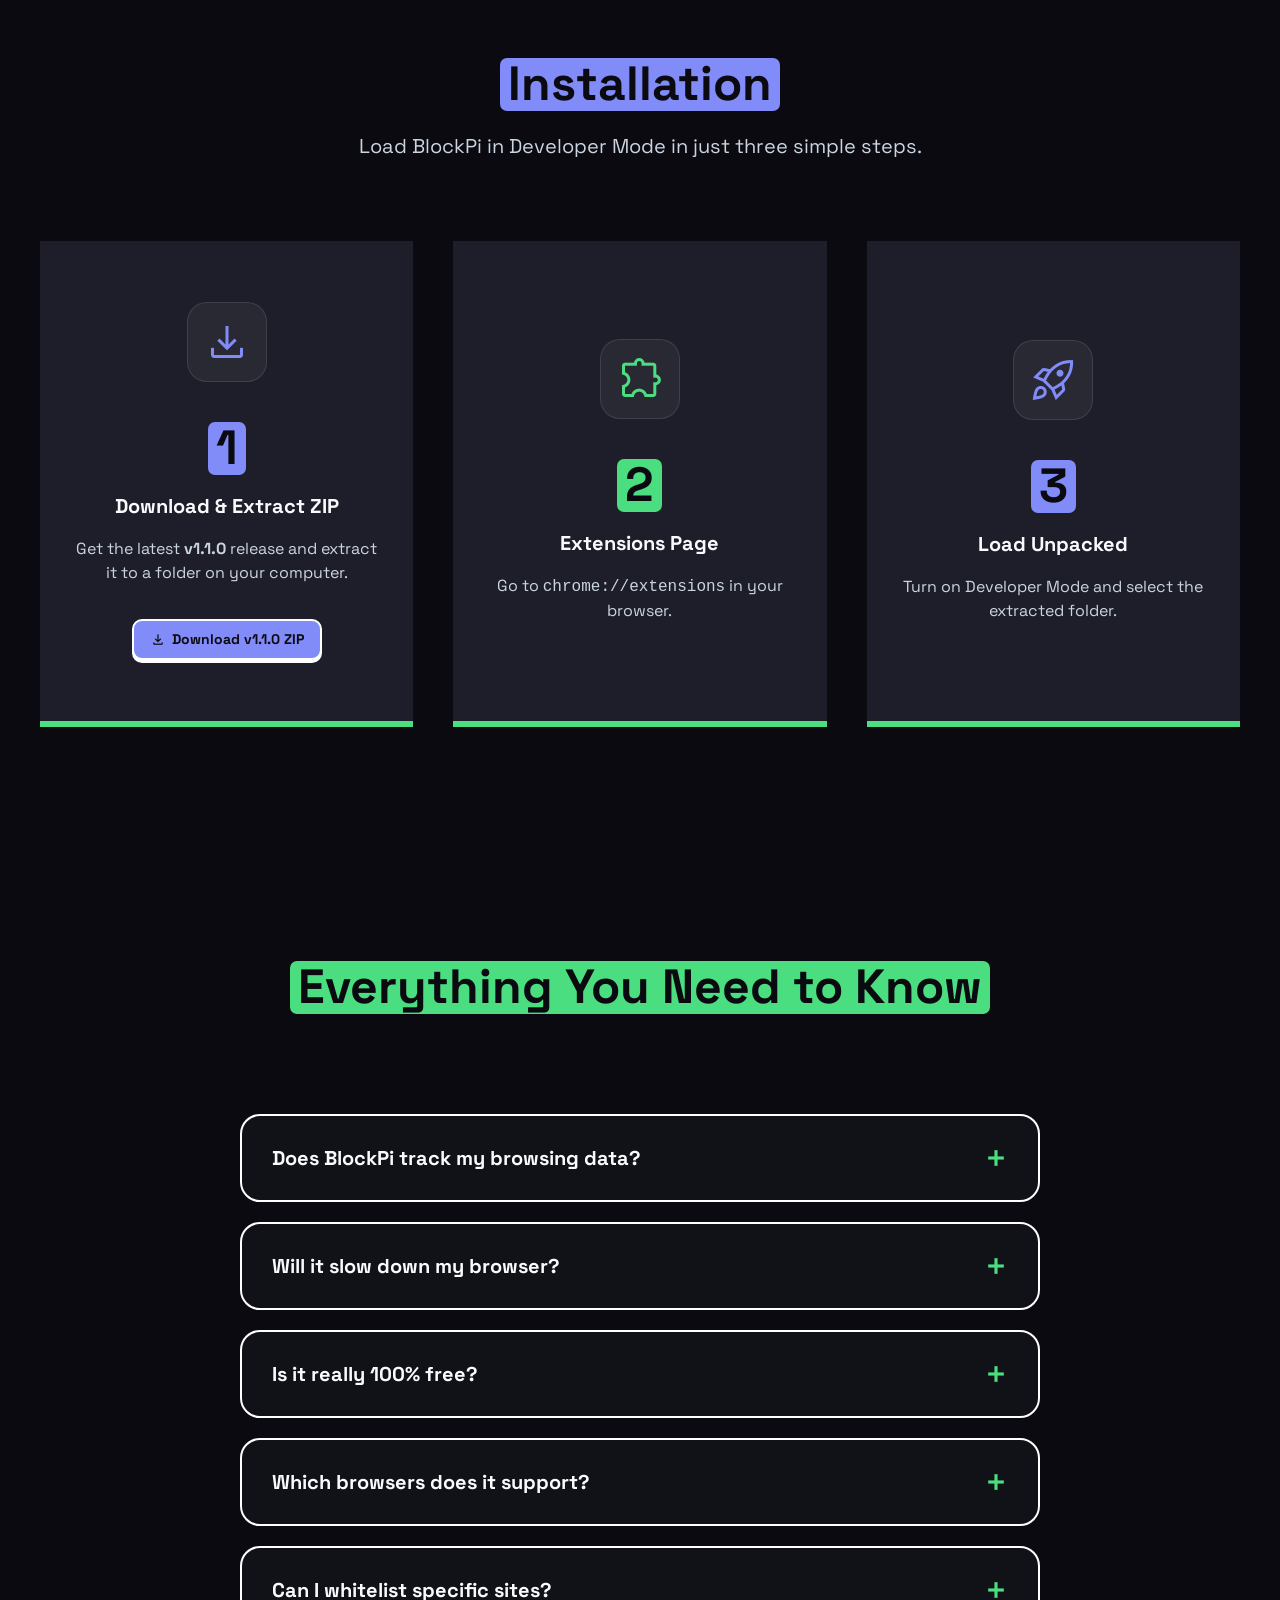
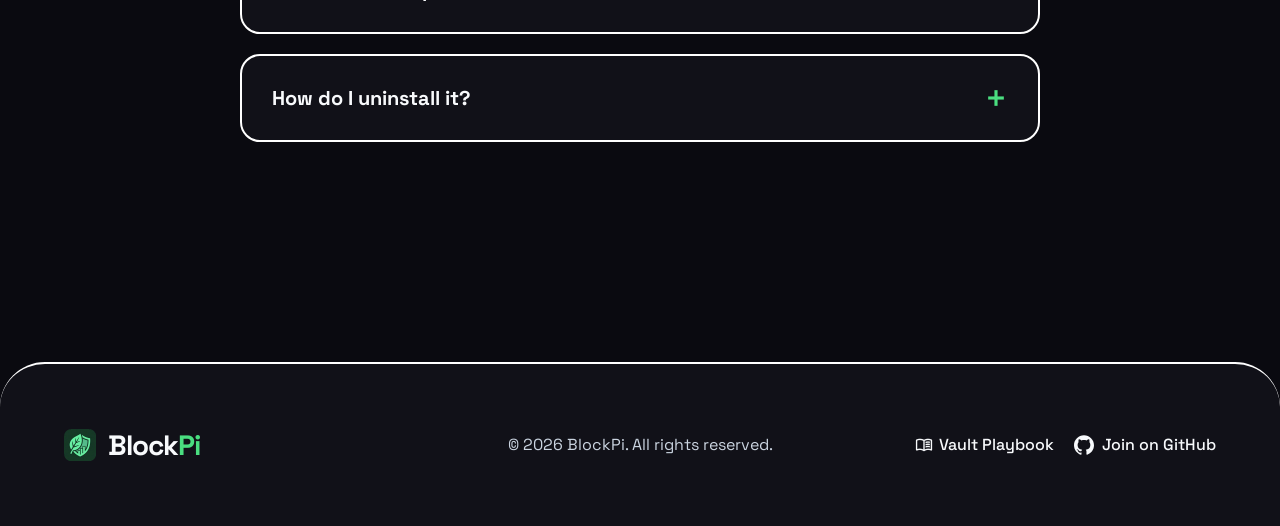
==== commit 13777a1b: "feat: release v1.1.0 with Resource Vault, WebP images, and onboarding clipper" ====
--- a/index.html
+++ b/index.html
@@ -5,7 +5,7 @@
   <meta charset="UTF-8" />
   <meta name="viewport" content="width=device-width, initial-scale=1.0" />
   <title>BlockPi — Stay focused. Browse better.</title>
-  <link rel="icon" type="image/png" href="assets/images/icon128.png" />
+  <link rel="icon" type="image/webp" href="assets/images/icon128.webp" />
   <link rel="stylesheet" href="style.css" />
   <!-- Google Material Symbols -->
   <link rel="stylesheet"
@@ -19,7 +19,7 @@
   <nav class="navbar">
     <div class="nav-content container">
       <a href="#" class="logo-group">
-        <img src="assets/images/icon128.png" width="36" height="36" alt="BlockPi Logo" />
+        <img src="assets/images/icon128.webp" width="36" height="36" alt="BlockPi Logo" />
         <span class="logo-text">Block<span style="color: var(--primary);">Pi</span></span>
       </a>
       <div class="nav-links">
@@ -66,7 +66,7 @@
     <div class="hero-right">
       <div class="visual" aria-hidden="true">
         <div class="glow"></div>
-        <img src="assets/images/final_mascot.png" alt="Mascot blocking distractions" class="mascot" />
+        <img src="assets/images/final_mascot.webp" alt="Mascot blocking distractions" class="mascot" />
       </div>
     </div>
   </section>
@@ -92,7 +92,7 @@
           </a>
         </div>
         <div class="f-card-image">
-          <img src="assets/images/m_guardian.png" alt="The Guardian" class="feature-mascot-img" />
+          <img src="assets/images/m_guardian.webp" alt="The Guardian" class="feature-mascot-img" />
         </div>
       </div>
 
@@ -108,7 +108,7 @@
           </a>
         </div>
         <div class="f-card-image">
-          <img src="assets/images/m_zen.png" alt="The Zen Master" class="feature-mascot-img" />
+          <img src="assets/images/m_zen.webp" alt="The Zen Master" class="feature-mascot-img" />
         </div>
       </div>
 
@@ -124,7 +124,7 @@
           </a>
         </div>
         <div class="f-card-image">
-          <img src="assets/images/m_analyzer.png" alt="The Analyzer" class="feature-mascot-img" />
+          <img src="assets/images/m_analyzer.webp" alt="The Analyzer" class="feature-mascot-img" />
         </div>
       </div>
     </div>
@@ -139,7 +139,7 @@
             Built-in Pomodoro.</p>
         </div>
         <div class="f-card-image" style="width: 100px; height: 100px;">
-          <img src="assets/images/m_focuser.png" alt="The Focuser" class="feature-mascot-img" />
+          <img src="assets/images/m_focuser.webp" alt="The Focuser" class="feature-mascot-img" />
         </div>
       </div>
 
@@ -151,7 +151,7 @@
             slows down your browser.</p>
         </div>
         <div class="f-card-image" style="width: 100px; height: 100px;">
-          <img src="assets/images/m_speedster.png" alt="The Speedster" class="feature-mascot-img" />
+          <img src="assets/images/m_speedster.webp" alt="The Speedster" class="feature-mascot-img" />
         </div>
       </div>
 
@@ -162,7 +162,7 @@
           <p style="margin-bottom: 20px; font-weight: 500;">Reminds you to take breaks and recharge. Avoid burnout.</p>
         </div>
         <div class="f-card-image" style="width: 100px; height: 100px;">
-          <img src="assets/images/m_break.png" alt="The Break Buddy" class="feature-mascot-img" />
+          <img src="assets/images/m_break.webp" alt="The Break Buddy" class="feature-mascot-img" />
         </div>
       </div>
     </div>
@@ -379,7 +379,7 @@
       <!-- Feature 1 -->
       <div class="feature-story">
         <div class="story-image">
-          <div class="neo-card screenshot-card"><img src="assets/images/dashboard.png" alt="Dashboard"></div>
+          <div class="neo-card screenshot-card"><img src="assets/images/dashboard.webp" alt="Dashboard"></div>
         </div>
         <div class="story-content">
           <h3 class="highlight">Visual Insights</h3>
@@ -396,7 +396,7 @@
       <div class="feature-story reverse">
         <div class="story-image">
           <div class="neo-card screenshot-card" style="max-width: 320px; margin: 0 auto;"><img
-              src="assets/images/Popup.png" alt="Popup"></div>
+              src="assets/images/Popup.webp" alt="Popup"></div>
         </div>
         <div class="story-content">
           <h3 class="highlight-accent">Quick Control</h3>
@@ -412,7 +412,7 @@
       <!-- Feature 3 -->
       <div class="feature-story">
         <div class="story-image">
-          <div class="neo-card screenshot-card"><img src="assets/images/blocked.png" alt="Blocked"></div>
+          <div class="neo-card screenshot-card"><img src="assets/images/blocked.webp" alt="Blocked"></div>
         </div>
         <div class="story-content">
           <h3 class="highlight">The Wall of Focus</h3>
@@ -428,7 +428,7 @@
       <!-- Feature 4 -->
       <div class="feature-story reverse">
         <div class="story-image">
-          <div class="neo-card screenshot-card settings-card"><img src="assets/images/options.png" alt="Settings"></div>
+          <div class="neo-card screenshot-card settings-card"><img src="assets/images/options.webp" alt="Settings"></div>
         </div>
         <div class="story-content">
           <h3 class="highlight-accent">Granular Control</h3>
@@ -641,7 +641,7 @@
     <div class="container footer-content">
       <div class="footer-left">
         <a href="#" class="logo-group">
-          <img src="assets/images/icon128.png" width="32" height="32" alt="BlockPi Logo" />
+          <img src="assets/images/icon128.webp" width="32" height="32" alt="BlockPi Logo" />
           <span class="logo-text">Block<span style="color: var(--primary);">Pi</span></span>
         </a>
       </div>
